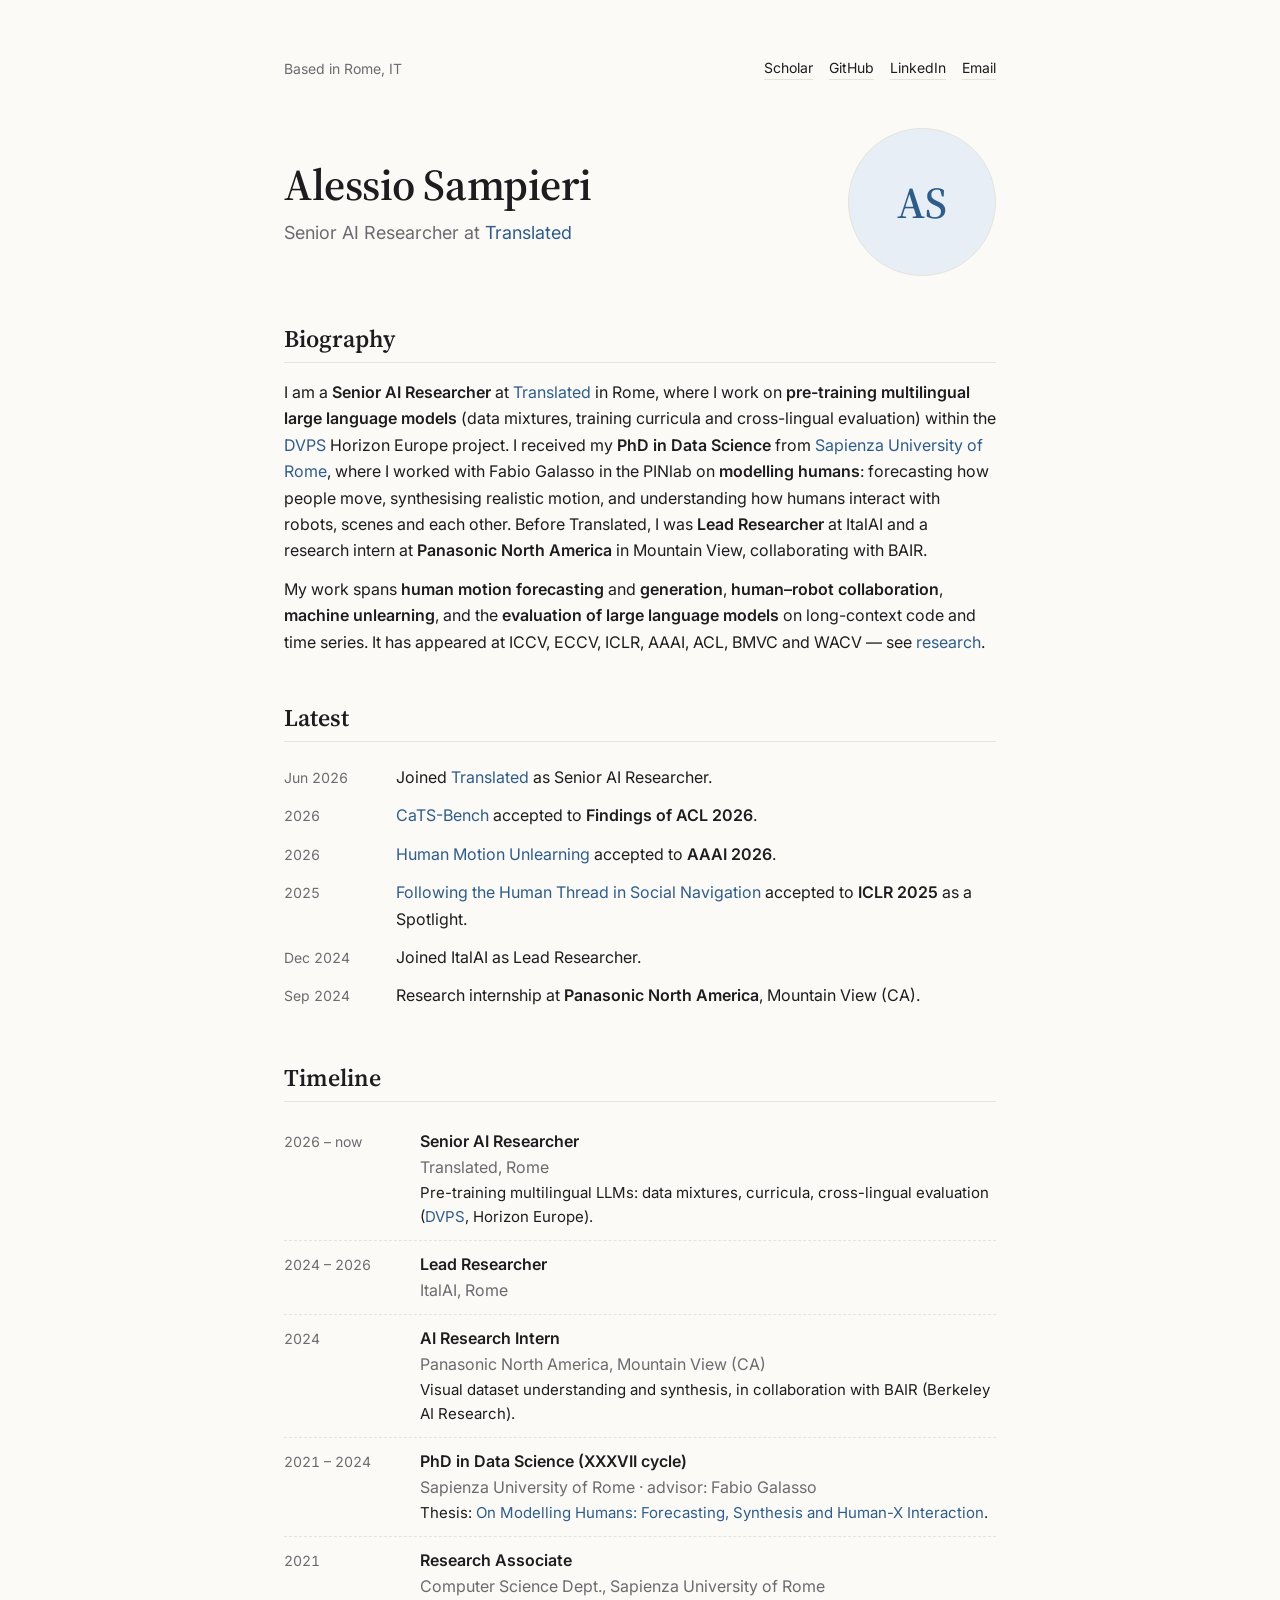
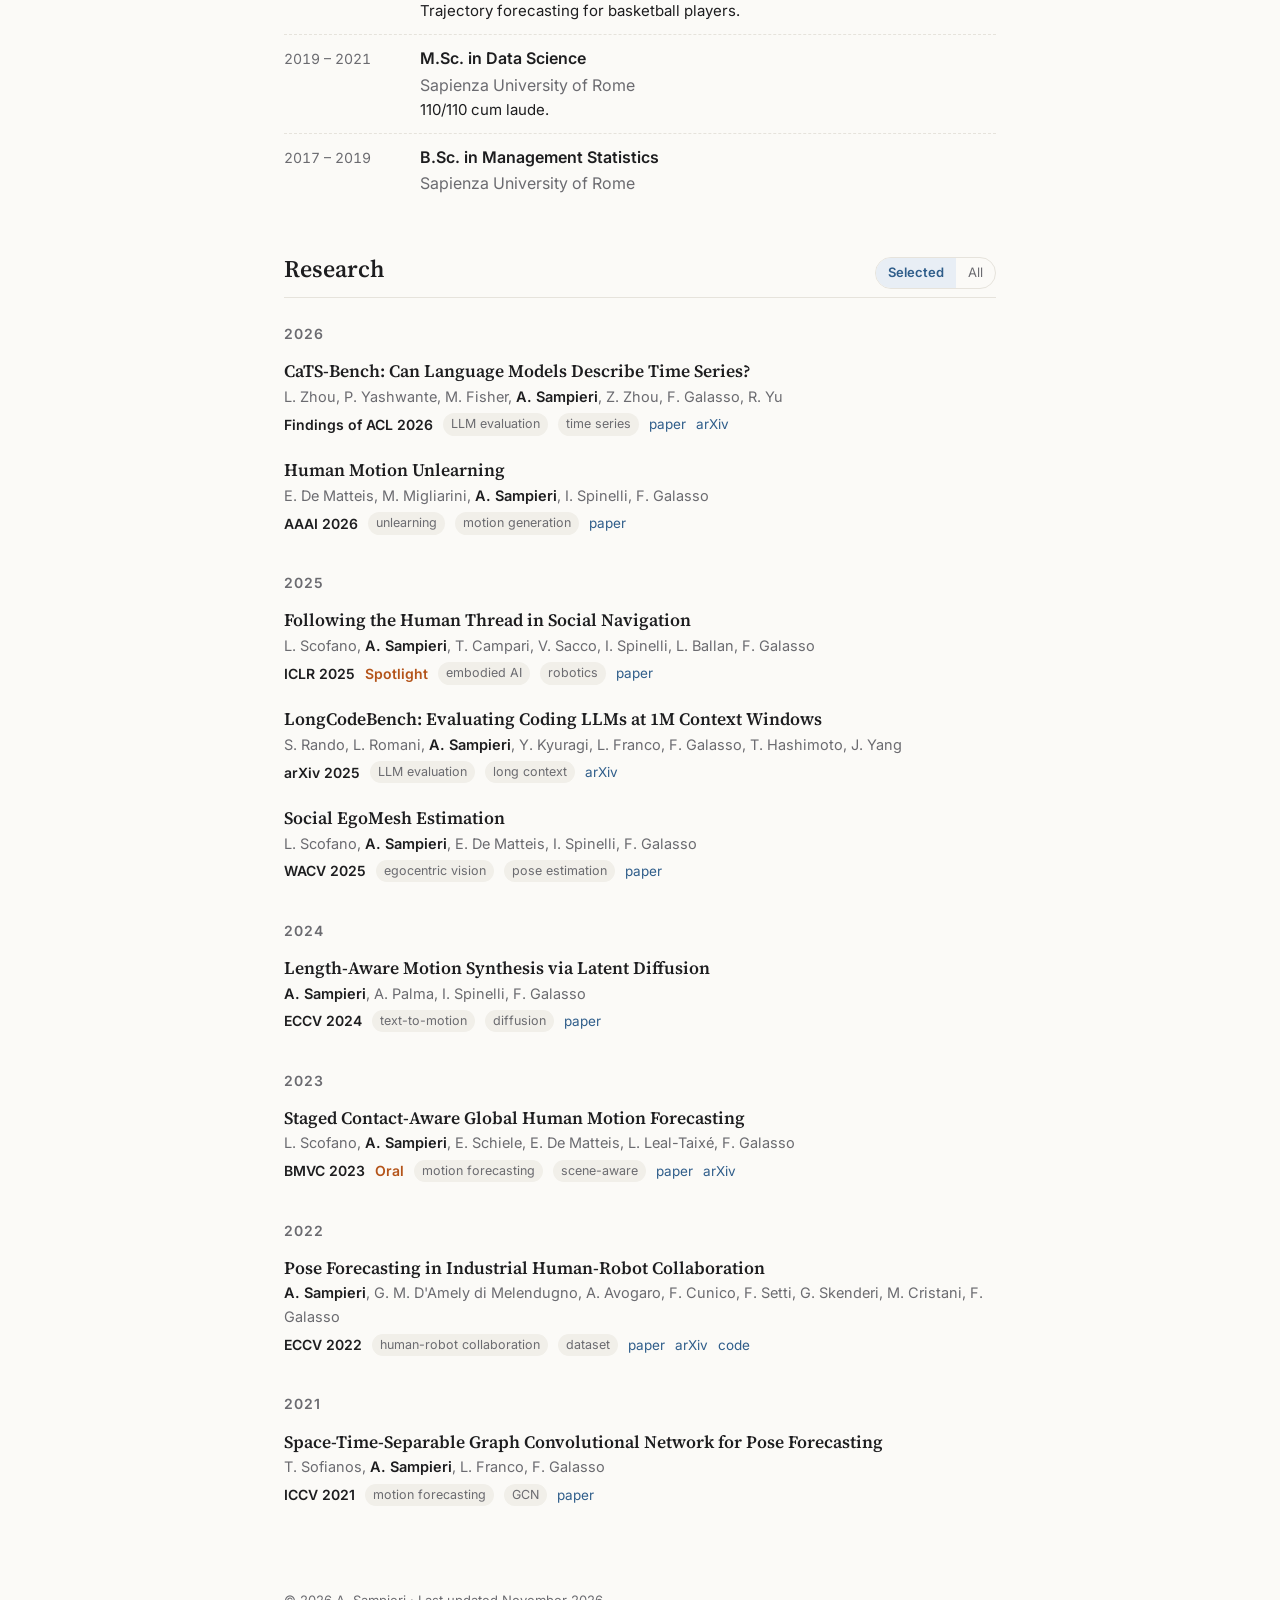
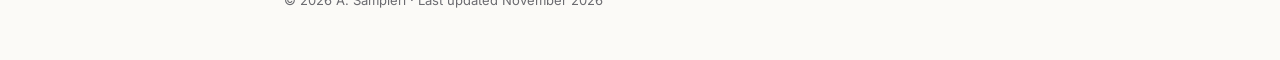
==== index.html @ e7b08d3a "Add files via upload" ====
<!DOCTYPE html>
<html lang="en">
<head>
  <meta charset="utf-8">
  <meta name="viewport" content="width=device-width, initial-scale=1">
  <title>Alessio Sampieri | Senior AI Researcher</title>
  <meta name="description" content="Alessio Sampieri — Senior AI Researcher at Translated. PhD in Data Science (Sapienza). Human motion modelling, generative models, LLM evaluation.">
  <meta property="og:title" content="Alessio Sampieri | Senior AI Researcher">
  <meta property="og:description" content="Senior AI Researcher at Translated. PhD in Data Science, Sapienza University of Rome.">
  <meta property="og:type" content="website">
  <link rel="icon" href="data:image/svg+xml,<svg xmlns='http://www.w3.org/2000/svg' viewBox='0 0 100 100'><text y='.9em' font-size='90'>🧭</text></svg>">
  <link rel="preconnect" href="https://fonts.googleapis.com">
  <link rel="preconnect" href="https://fonts.gstatic.com" crossorigin>
  <link href="https://fonts.googleapis.com/css2?family=Inter:wght@400;600&family=Source+Serif+4:opsz,wght@8..60,600&display=swap" rel="stylesheet">
  <link rel="stylesheet" href="style.css">
</head>
<body>
<main>

  <!-- ===== Top bar ===== -->
  <div class="topbar">
    <span>Based in Rome, IT</span>
    <nav class="links">
      <a href="https://scholar.google.com/citations?user=lzFb_ZUAAAAJ">Scholar</a>
      <a href="https://github.com/AlessioSam">GitHub</a>
      <a href="https://www.linkedin.com/in/alessio-sampieri/">LinkedIn</a>
      <a href="mailto:alessiosampieri27@gmail.com">Email</a>
    </nav>
  </div>

  <!-- ===== Hero ===== -->
  <header class="hero">
    <div>
      <h1>Alessio Sampieri</h1>
      <div class="role">Senior AI Researcher at <a href="https://translated.com">Translated</a></div>
    </div>
    <img class="avatar" src="assets/me.jpg" alt="Alessio Sampieri"
         onerror="this.outerHTML='<div class=&quot;avatar&quot;>AS</div>'">
  </header>

  <!-- ===== Bio ===== -->
  <section id="about">
    <h2>Biography</h2>
    <p>
      I am a <strong>Senior AI Researcher</strong> at <a href="https://translated.com">Translated</a> in Rome,
      where I work on <strong>pre-training multilingual large language models</strong> (data mixtures, training curricula
      and cross-lingual evaluation) within the <a href="https://dvps.translated.com/">DVPS</a> Horizon Europe project.
      I received my <strong>PhD in Data Science</strong> from <a href="https://www.uniroma1.it">Sapienza University of Rome</a>,
      where I worked with Fabio Galasso in the PINlab
      on <strong>modelling humans</strong>: forecasting how people move, synthesising realistic motion, and
      understanding how humans interact with robots, scenes and each other.
      Before Translated, I was <strong>Lead Researcher</strong> at ItalAI
      and a research intern at <strong>Panasonic North America</strong> in Mountain View, collaborating with BAIR.
    </p>
    <p>
      My work spans <strong>human motion forecasting</strong> and <strong>generation</strong>,
      <strong>human–robot collaboration</strong>, <strong>machine unlearning</strong>,
      and the <strong>evaluation of large language models</strong> on long-context code and time series.
      It has appeared at ICCV, ECCV, ICLR, AAAI, ACL, BMVC and WACV — see <a href="#research">research</a>.
    </p>
  </section>

  <!-- ===== News ===== -->
  <section id="news">
    <h2>Latest</h2>
    <ul class="news">
      <li><span class="date">Jun 2026</span><span>Joined <a href="https://translated.com">Translated</a> as Senior AI Researcher.</span></li>
      <li><span class="date">2026</span><span><a href="https://aclanthology.org/2026.findings-acl.1722/">CaTS-Bench</a> accepted to <strong>Findings of ACL 2026</strong>.</span></li>
      <li><span class="date">2026</span><span><a href="https://doi.org/10.1609/aaai.v40i5.37351">Human Motion Unlearning</a> accepted to <strong>AAAI 2026</strong>.</span></li>
      <li><span class="date">2025</span><span><a href="https://openreview.net/forum?id=M8OGl34Pmg">Following the Human Thread in Social Navigation</a> accepted to <strong>ICLR 2025</strong> as a Spotlight.</span></li>
      <li><span class="date">Dec 2024</span><span>Joined ItalAI as Lead Researcher.</span></li>
      <li><span class="date">Sep 2024</span><span>Research internship at <strong>Panasonic North America</strong>, Mountain View (CA).</span></li>
    </ul>
  </section>

  <!-- ===== Timeline ===== -->
  <section id="timeline">
    <h2>Timeline</h2>
    <ul class="timeline">
      <li>
        <span class="date">2026 – now</span>
        <div>
          <div class="what">Senior AI Researcher</div>
          <div class="where">Translated, Rome</div>
          <div class="desc">Pre-training multilingual LLMs: data mixtures, curricula, cross-lingual evaluation (<a href="https://dvps.translated.com/">DVPS</a>, Horizon Europe).</div>
        </div>
      </li>
      <li>
        <span class="date">2024 – 2026</span>
        <div>
          <div class="what">Lead Researcher</div>
          <div class="where">ItalAI, Rome</div>
        </div>
      </li>
      <li>
        <span class="date">2024</span>
        <div>
          <div class="what">AI Research Intern</div>
          <div class="where">Panasonic North America, Mountain View (CA)</div>
          <div class="desc">Visual dataset understanding and synthesis, in collaboration with BAIR (Berkeley AI Research).</div>
        </div>
      </li>
      <li>
        <span class="date">2021 – 2024</span>
        <div>
          <div class="what">PhD in Data Science (XXXVII cycle)</div>
          <div class="where">Sapienza University of Rome · advisor: Fabio Galasso</div>
          <div class="desc">Thesis: <a href="https://phd.uniroma1.it/web/ALESSIO-SAMPIERI_nT1765522_EN.aspx">On Modelling Humans: Forecasting, Synthesis and Human-X Interaction</a>.</div>
        </div>
      </li>
      <li>
        <span class="date">2021</span>
        <div>
          <div class="what">Research Associate</div>
          <div class="where">Computer Science Dept., Sapienza University of Rome</div>
          <div class="desc">Trajectory forecasting for basketball players.</div>
        </div>
      </li>
      <li>
        <span class="date">2019 – 2021</span>
        <div>
          <div class="what">M.Sc. in Data Science</div>
          <div class="where">Sapienza University of Rome</div>
          <div class="desc">110/110 cum laude.</div>
        </div>
      </li>
      <li>
        <span class="date">2017 – 2019</span>
        <div>
          <div class="what">B.Sc. in Management Statistics</div>
          <div class="where">Sapienza University of Rome</div>
        </div>
      </li>
    </ul>
  </section>

  <!-- ===== Research ===== -->
  <section id="research">
    <div class="pub-head">
      <h2>Research</h2>
      <div class="toggle" role="group" aria-label="Filter publications">
        <button id="btn-sel" class="on">Selected</button>
        <button id="btn-all">All</button>
      </div>
    </div>

    <!-- To add a paper: copy a <div class="pub">. Add data-selected to show it under "Selected". -->

    <div class="year">2026</div>

    <div class="pub" data-selected>
      <h3>CaTS-Bench: Can Language Models Describe Time Series?</h3>
      <div class="authors">L. Zhou, P. Yashwante, M. Fisher, <span class="me">A. Sampieri</span>, Z. Zhou, F. Galasso, R. Yu</div>
      <div class="meta"><span class="venue">Findings of ACL 2026</span><span class="tag">LLM evaluation</span><span class="tag">time series</span>
        <a href="https://aclanthology.org/2026.findings-acl.1722/">paper</a><a href="https://arxiv.org/abs/2509.20823">arXiv</a></div>
    </div>

    <div class="pub" data-selected>
      <h3>Human Motion Unlearning</h3>
      <div class="authors">E. De Matteis, M. Migliarini, <span class="me">A. Sampieri</span>, I. Spinelli, F. Galasso</div>
      <div class="meta"><span class="venue">AAAI 2026</span><span class="tag">unlearning</span><span class="tag">motion generation</span>
        <a href="https://doi.org/10.1609/aaai.v40i5.37351">paper</a></div>
    </div>

    <div class="pub">
      <h3>Robotic Policy Adaptation via Weight-Space Meta-Learning</h3>
      <div class="authors">C. Bianchi, S. Yousefi, <span class="me">A. Sampieri</span>, A. Roberti, L. Rigazio, F. Galasso, L. Franco</div>
      <div class="meta"><span class="venue">arXiv 2026</span><span class="tag">robotics</span><span class="tag">meta-learning</span>
        <a href="https://arxiv.org/abs/2606.07217">arXiv</a></div>
    </div>

    <div class="pub">
      <h3>Not All Latent Spaces Are Flat: Hyperbolic Concept Control</h3>
      <div class="authors">M. R. Briglia, S. Facchiano, P. Cursi, <span class="me">A. Sampieri</span>, E. Rodolà, G. M. D'Amely di Melendugno, L. Franco, F. Galasso, I. Masi</div>
      <div class="meta"><span class="venue">arXiv 2026</span><span class="tag">generative models</span><span class="tag">hyperbolic</span>
        <a href="https://arxiv.org/abs/2603.14093">arXiv</a></div>
    </div>

    <div class="year">2025</div>

    <div class="pub" data-selected>
      <h3>Following the Human Thread in Social Navigation</h3>
      <div class="authors">L. Scofano, <span class="me">A. Sampieri</span>, T. Campari, V. Sacco, I. Spinelli, L. Ballan, F. Galasso</div>
      <div class="meta"><span class="venue">ICLR 2025</span><span class="badge">Spotlight</span><span class="tag">embodied AI</span><span class="tag">robotics</span>
        <a href="https://openreview.net/forum?id=M8OGl34Pmg">paper</a></div>
    </div>

    <div class="pub" data-selected>
      <h3>LongCodeBench: Evaluating Coding LLMs at 1M Context Windows</h3>
      <div class="authors">S. Rando, L. Romani, <span class="me">A. Sampieri</span>, Y. Kyuragi, L. Franco, F. Galasso, T. Hashimoto, J. Yang</div>
      <div class="meta"><span class="venue">arXiv 2025</span><span class="tag">LLM evaluation</span><span class="tag">long context</span>
        <a href="https://arxiv.org/abs/2505.07897">arXiv</a></div>
    </div>

    <div class="pub" data-selected>
      <h3>Social EgoMesh Estimation</h3>
      <div class="authors">L. Scofano, <span class="me">A. Sampieri</span>, E. De Matteis, I. Spinelli, F. Galasso</div>
      <div class="meta"><span class="venue">WACV 2025</span><span class="tag">egocentric vision</span><span class="tag">pose estimation</span>
        <a href="https://doi.org/10.1109/WACV61041.2025.00580">paper</a></div>
    </div>

    <div class="pub">
      <h3>Video Unlearning via Low-Rank Refusal Vector</h3>
      <div class="authors">S. Facchiano, S. Saravalle, M. Migliarini, E. De Matteis, <span class="me">A. Sampieri</span>, A. Pilzer, E. Rodolà, I. Spinelli, L. Franco, F. Galasso</div>
      <div class="meta"><span class="venue">arXiv 2025</span><span class="tag">unlearning</span><span class="tag">video generation</span>
        <a href="https://arxiv.org/abs/2506.07891">arXiv</a></div>
    </div>

    <div class="pub">
      <h3>On Modelling Humans: Forecasting, Synthesis and Human-X Interaction</h3>
      <div class="authors"><span class="me">A. Sampieri</span></div>
      <div class="meta"><span class="venue">PhD Thesis, Sapienza</span><span class="tag">thesis</span>
        <a href="https://phd.uniroma1.it/web/ALESSIO-SAMPIERI_nT1765522_EN.aspx">page</a></div>
    </div>

    <div class="year">2024</div>

    <div class="pub" data-selected>
      <h3>Length-Aware Motion Synthesis via Latent Diffusion</h3>
      <div class="authors"><span class="me">A. Sampieri</span>, A. Palma, I. Spinelli, F. Galasso</div>
      <div class="meta"><span class="venue">ECCV 2024</span><span class="tag">text-to-motion</span><span class="tag">diffusion</span>
        <a href="https://doi.org/10.1007/978-3-031-73668-1_7">paper</a></div>
    </div>

    <div class="pub">
      <h3>Contracting Skeletal Kinematics for Human-Related Video Anomaly Detection</h3>
      <div class="authors">A. Flaborea, G. M. D'Amely di Melendugno, S. D'Arrigo, M. A. Sterpa, <span class="me">A. Sampieri</span>, F. Galasso</div>
      <div class="meta"><span class="venue">Pattern Recognition 2024</span><span class="tag">anomaly detection</span>
        <a href="https://doi.org/10.1016/j.patcog.2024.110817">paper</a><a href="https://arxiv.org/abs/2301.09489">arXiv</a></div>
    </div>

    <div class="pub">
      <h3>About Latent Roles in Forecasting Players in Team Sports</h3>
      <div class="authors">L. Scofano, <span class="me">A. Sampieri</span>, G. Re, M. Almanza, A. Panconesi, F. Galasso</div>
      <div class="meta"><span class="venue">Neural Processing Letters 2024</span><span class="tag">trajectory forecasting</span>
        <a href="https://doi.org/10.1007/s11063-024-11532-0">paper</a></div>
    </div>

    <div class="year">2023</div>

    <div class="pub" data-selected>
      <h3>Staged Contact-Aware Global Human Motion Forecasting</h3>
      <div class="authors">L. Scofano, <span class="me">A. Sampieri</span>, E. Schiele, E. De Matteis, L. Leal-Taixé, F. Galasso</div>
      <div class="meta"><span class="venue">BMVC 2023</span><span class="badge">Oral</span><span class="tag">motion forecasting</span><span class="tag">scene-aware</span>
        <a href="http://proceedings.bmvc2023.org/589/">paper</a><a href="https://arxiv.org/abs/2309.08947">arXiv</a></div>
    </div>

    <div class="pub">
      <h3>Best Practices for 2-Body Pose Forecasting</h3>
      <div class="authors">M. R. Ur Rahman, L. Scofano, E. De Matteis, A. Flaborea, <span class="me">A. Sampieri</span>, F. Galasso</div>
      <div class="meta"><span class="venue">CVPR Workshops 2023</span><span class="tag">motion forecasting</span>
        <a href="https://doi.org/10.1109/CVPRW59228.2023.00369">paper</a></div>
    </div>

    <div class="year">2022</div>

    <div class="pub" data-selected>
      <h3>Pose Forecasting in Industrial Human-Robot Collaboration</h3>
      <div class="authors"><span class="me">A. Sampieri</span>, G. M. D'Amely di Melendugno, A. Avogaro, F. Cunico, F. Setti, G. Skenderi, M. Cristani, F. Galasso</div>
      <div class="meta"><span class="venue">ECCV 2022</span><span class="tag">human-robot collaboration</span><span class="tag">dataset</span>
        <a href="https://doi.org/10.1007/978-3-031-19839-7_4">paper</a><a href="https://arxiv.org/abs/2208.07308">arXiv</a><a href="https://github.com/AlessioSam/CHICO-PoseForecasting">code</a></div>
    </div>

    <div class="year">2021</div>

    <div class="pub" data-selected>
      <h3>Space-Time-Separable Graph Convolutional Network for Pose Forecasting</h3>
      <div class="authors">T. Sofianos, <span class="me">A. Sampieri</span>, L. Franco, F. Galasso</div>
      <div class="meta"><span class="venue">ICCV 2021</span><span class="tag">motion forecasting</span><span class="tag">GCN</span>
        <a href="https://doi.org/10.1109/ICCV48922.2021.01102">paper</a></div>
    </div>
  </section>
</main>

<footer>© <span id="y">2026</span> A. Sampieri · Last updated November 2026</footer>

<script>
  // Selected / All toggle
  const body = document.body, sel = document.getElementById('btn-sel'), all = document.getElementById('btn-all');
  function show(selectedOnly) {
    body.classList.toggle('selected-only', selectedOnly);
    sel.classList.toggle('on', selectedOnly);
    all.classList.toggle('on', !selectedOnly);
  }
  sel.onclick = () => show(true);
  all.onclick = () => show(false);
  // hide year headings with no selected papers in "Selected" view
  document.querySelectorAll('.year').forEach(y => {
    let n = y.nextElementSibling, has = false;
    while (n && !n.classList.contains('year')) { if (n.hasAttribute('data-selected')) has = true; n = n.nextElementSibling; }
    if (!has) y.classList.add('empty');
  });
  show(true);
  document.getElementById('y').textContent = new Date().getFullYear();
</script>
</body>
</html>
---- style.css ----
:root {
  --bg: #fbfaf7;
  --text: #1d1d1f;
  --muted: #6b6b70;
  --line: #e6e3dc;
  --accent: #2f5d8a;
  --accent-soft: #e8eef5;
  --tag: #f1efe9;
  --maxw: 760px;
}
@media (prefers-color-scheme: dark) {
  :root {
    --bg: #141416;
    --text: #ececef;
    --muted: #9a9aa2;
    --line: #2a2a2e;
    --accent: #8fb5dc;
    --accent-soft: #1f2a36;
    --tag: #222226;
  }
}
* { box-sizing: border-box; }
html { scroll-behavior: smooth; }
body {
  margin: 0;
  background: var(--bg);
  color: var(--text);
  font: 16px/1.65 "Inter", -apple-system, BlinkMacSystemFont, "Segoe UI", Roboto, sans-serif;
  -webkit-font-smoothing: antialiased;
}
main { max-width: var(--maxw); margin: 0 auto; padding: 56px 24px 40px; }
a { color: var(--accent); text-decoration: none; }
a:hover { text-decoration: underline; text-underline-offset: 3px; }
h1, h2, h3 { font-family: "Source Serif 4", Georgia, serif; font-weight: 600; line-height: 1.25; }

/* Header */
.topbar { display: flex; justify-content: space-between; align-items: center; flex-wrap: wrap; gap: 8px; color: var(--muted); font-size: 14px; }
.links { display: flex; gap: 16px; flex-wrap: wrap; }
.links a { color: var(--text); border-bottom: 1px solid var(--line); }
.links a:hover { border-color: var(--accent); color: var(--accent); text-decoration: none; }

.hero { display: grid; grid-template-columns: 1fr auto; gap: 32px; align-items: center; margin: 48px 0 8px; }
.hero h1 { font-size: 44px; margin: 0; letter-spacing: -0.01em; }
.hero .role { color: var(--muted); font-size: 18px; margin-top: 6px; }
.avatar {
  width: 148px; height: 148px; border-radius: 50%; object-fit: cover;
  background: var(--accent-soft); color: var(--accent);
  display: grid; place-items: center; font: 600 44px "Source Serif 4", Georgia, serif;
  border: 1px solid var(--line);
}

section { margin-top: 48px; }
h2 { font-size: 24px; margin: 0 0 16px; padding-bottom: 8px; border-bottom: 1px solid var(--line); }
p { margin: 0 0 12px; }
strong { font-weight: 600; }

/* News */
.news { list-style: none; padding: 0; margin: 0; }
.news li { display: grid; grid-template-columns: 96px 1fr; gap: 16px; padding: 6px 0; }
.date { color: var(--muted); font-variant-numeric: tabular-nums; font-size: 14px; padding-top: 2px; }

/* Timeline */
.timeline { list-style: none; padding: 0; margin: 0; }
.timeline li { display: grid; grid-template-columns: 120px 1fr; gap: 16px; padding: 10px 0; border-bottom: 1px dashed var(--line); }
.timeline li:last-child { border-bottom: 0; }
.timeline .what { font-weight: 600; }
.timeline .where { color: var(--muted); }
.timeline .desc { font-size: 15px; }

/* Publications */
.pub-head { display: flex; justify-content: space-between; align-items: baseline; gap: 12px; flex-wrap: wrap; border-bottom: 1px solid var(--line); margin-bottom: 16px; }
.pub-head h2 { border: 0; margin: 0; padding-bottom: 8px; }
.toggle { display: inline-flex; border: 1px solid var(--line); border-radius: 999px; overflow: hidden; font-size: 13px; margin-bottom: 8px; }
.toggle button { background: none; border: 0; color: var(--muted); padding: 4px 12px; cursor: pointer; font: inherit; }
.toggle button.on { background: var(--accent-soft); color: var(--accent); font-weight: 600; }
.year { color: var(--muted); font-size: 14px; font-weight: 600; letter-spacing: .06em; margin: 24px 0 4px; }
.pub { padding: 12px 0; }
.pub h3 { font-size: 17.5px; margin: 0 0 2px; }
.pub .authors { font-size: 14.5px; color: var(--muted); }
.pub .authors .me { color: var(--text); font-weight: 600; }
.pub .meta { display: flex; flex-wrap: wrap; gap: 6px 10px; align-items: center; margin-top: 4px; font-size: 14px; }
.venue { font-weight: 600; }
.badge { color: #b4541a; font-weight: 600; }
.tag { background: var(--tag); color: var(--muted); padding: 1px 8px; border-radius: 999px; font-size: 12.5px; }
.pub .meta a { font-size: 13.5px; }
body.selected-only .pub:not([data-selected]) { display: none; }
body.selected-only .year.empty { display: none; }
.eq { font-size: 13px; color: var(--muted); }

footer { max-width: var(--maxw); margin: 32px auto 48px; padding: 0 24px; color: var(--muted); font-size: 13px; }

@media (max-width: 600px) {
  main { padding-top: 32px; }
  .hero { grid-template-columns: 1fr; }
  .hero .avatar { order: -1; width: 112px; height: 112px; font-size: 34px; }
  .hero h1 { font-size: 34px; }
  .news li, .timeline li { grid-template-columns: 1fr; gap: 0; }
}
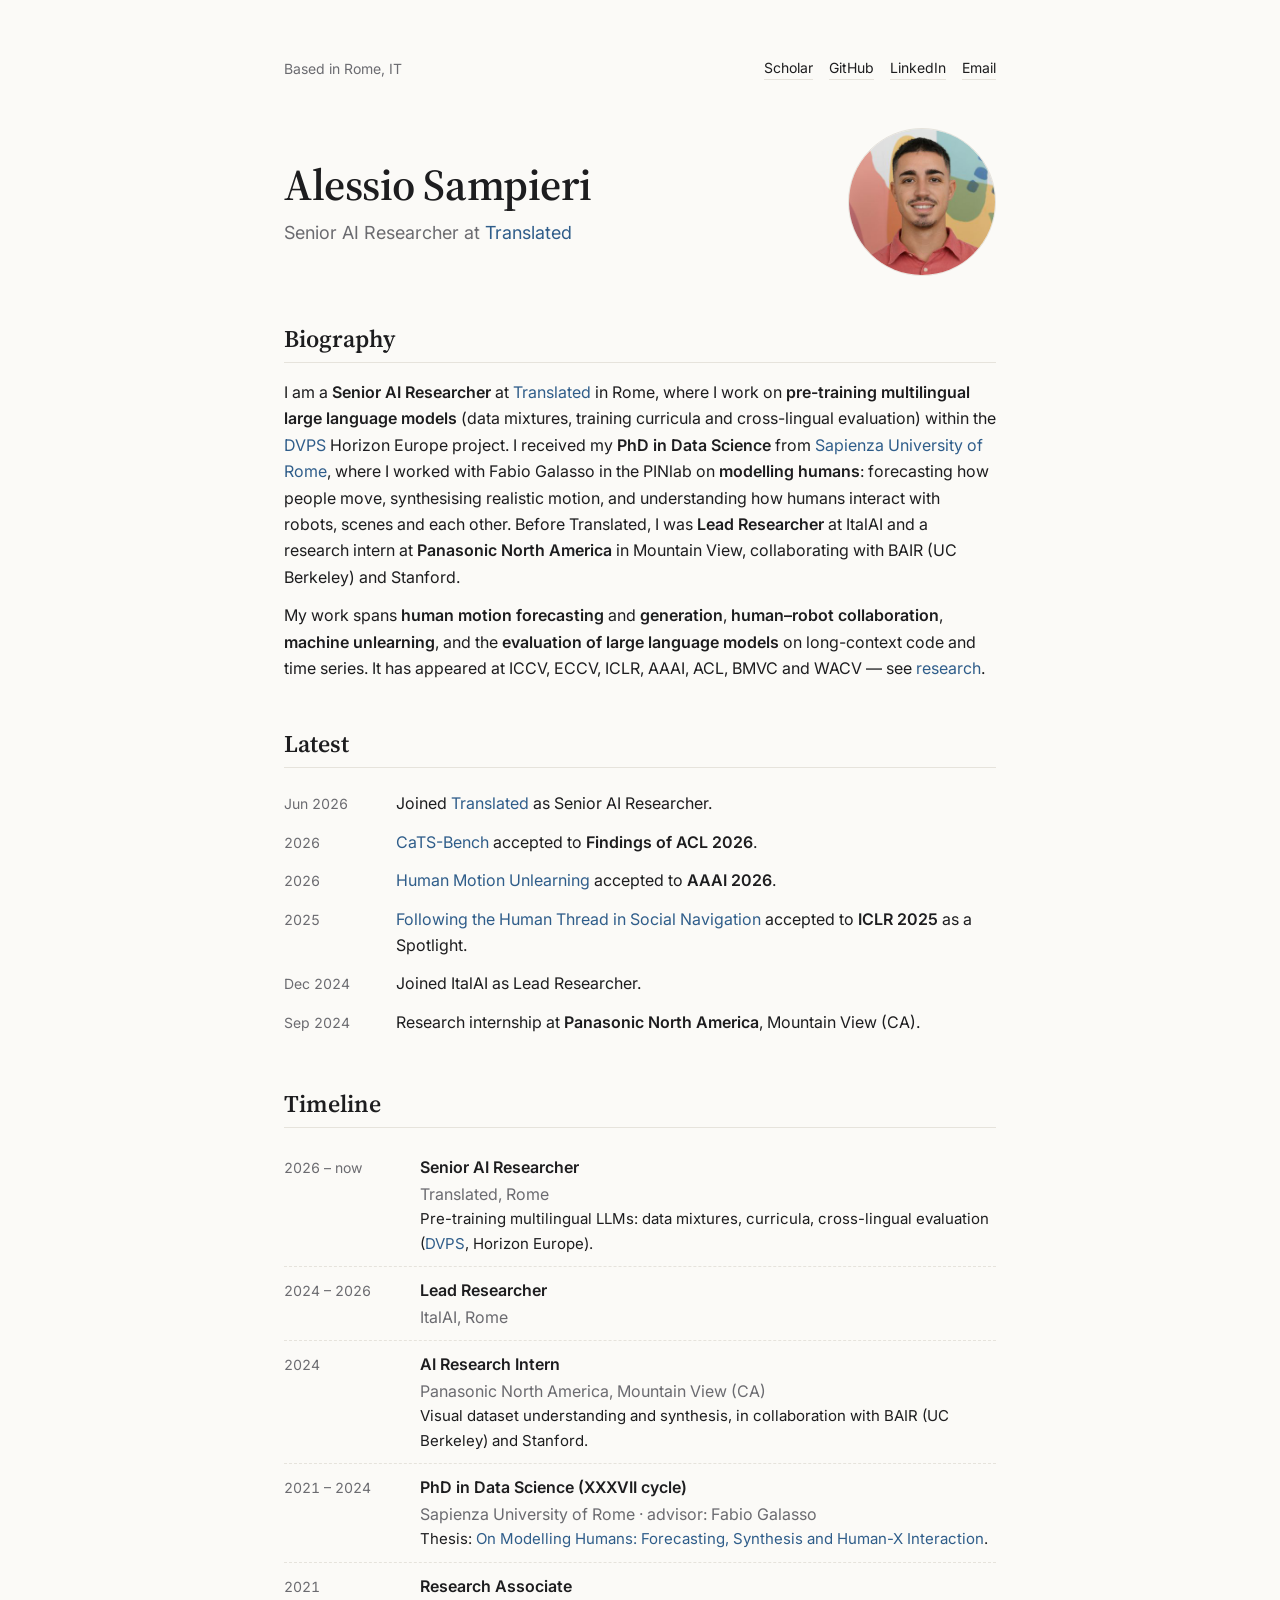
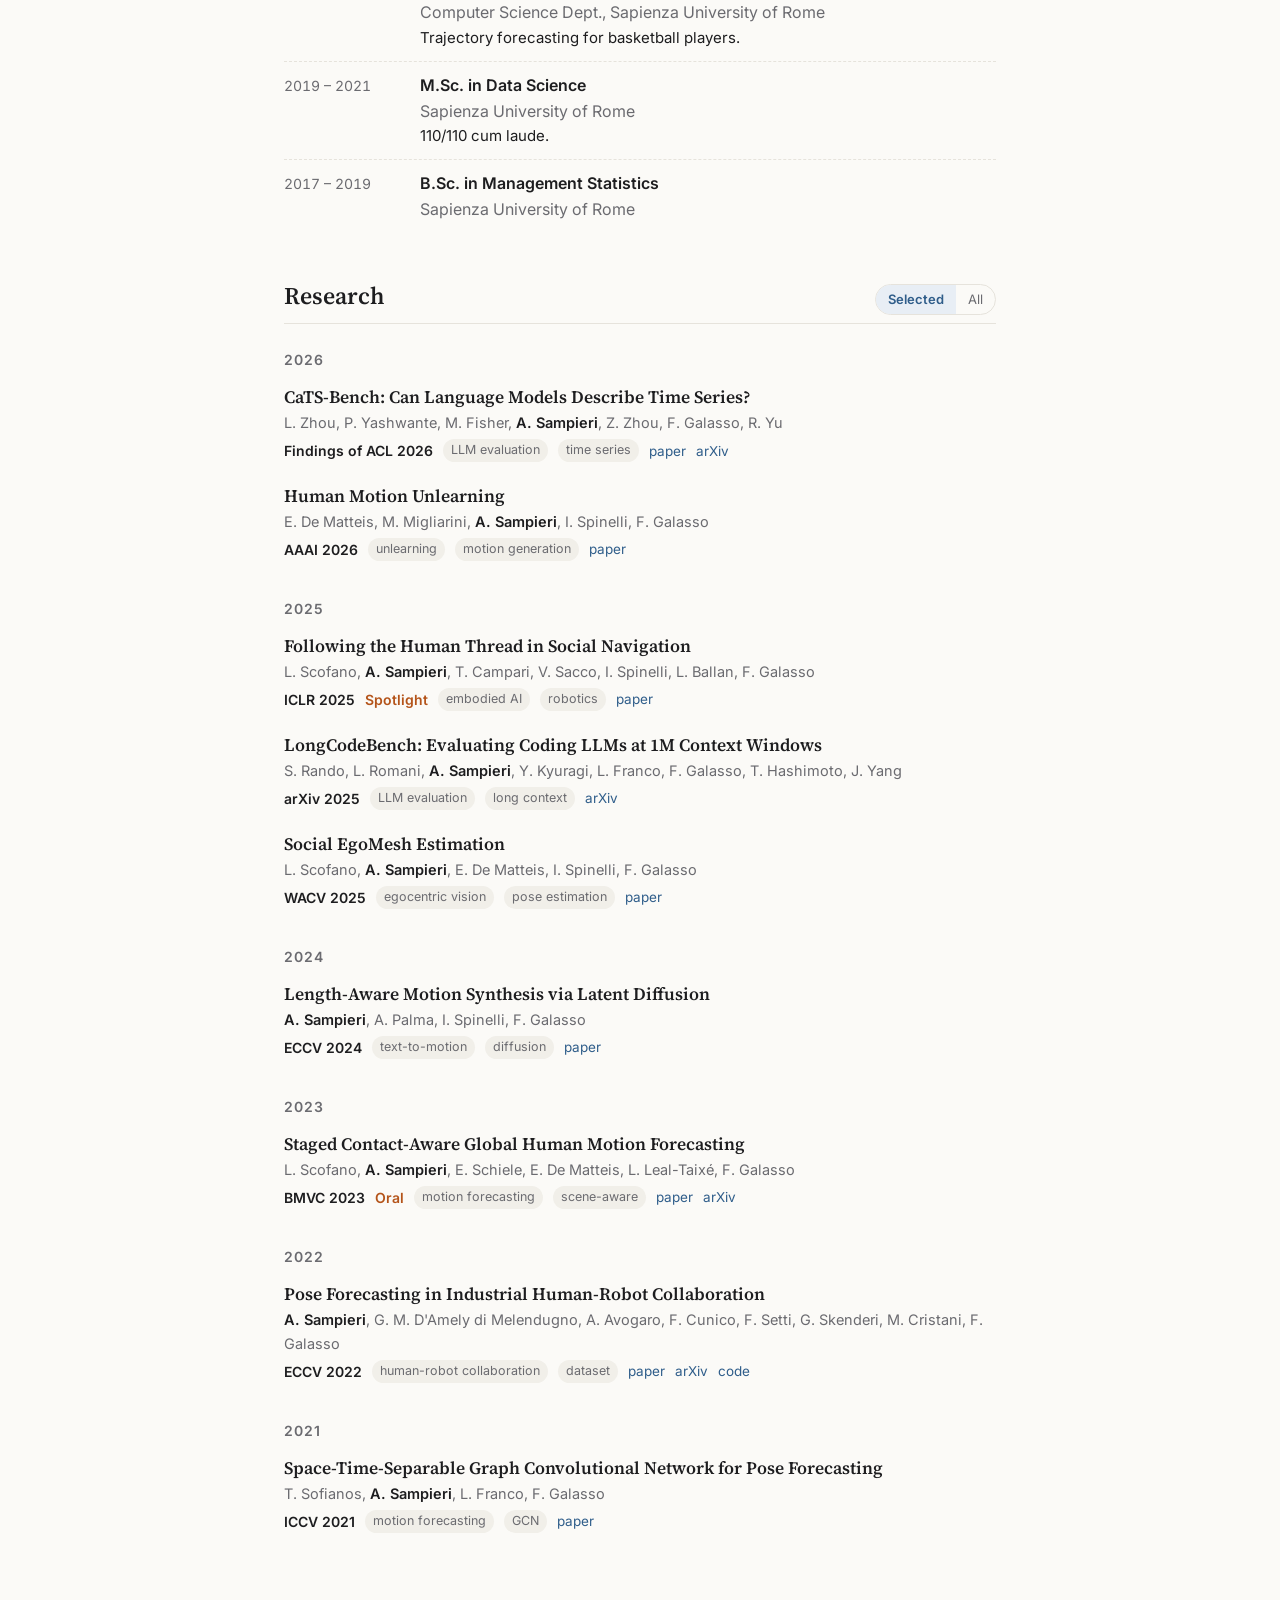
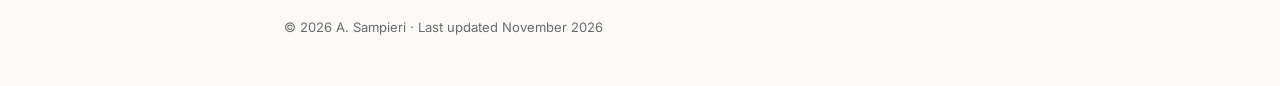
==== commit 179c1329: "Add files via upload" ====
--- a/index.html
+++ b/index.html
@@ -50,7 +50,7 @@
       on <strong>modelling humans</strong>: forecasting how people move, synthesising realistic motion, and
       understanding how humans interact with robots, scenes and each other.
       Before Translated, I was <strong>Lead Researcher</strong> at ItalAI
-      and a research intern at <strong>Panasonic North America</strong> in Mountain View, collaborating with BAIR.
+      and a research intern at <strong>Panasonic North America</strong> in Mountain View, collaborating with BAIR (UC Berkeley) and Stanford.
     </p>
     <p>
       My work spans <strong>human motion forecasting</strong> and <strong>generation</strong>,
@@ -97,7 +97,7 @@
         <div>
           <div class="what">AI Research Intern</div>
           <div class="where">Panasonic North America, Mountain View (CA)</div>
-          <div class="desc">Visual dataset understanding and synthesis, in collaboration with BAIR (Berkeley AI Research).</div>
+          <div class="desc">Visual dataset understanding and synthesis, in collaboration with BAIR (UC Berkeley) and Stanford.</div>
         </div>
       </li>
       <li>
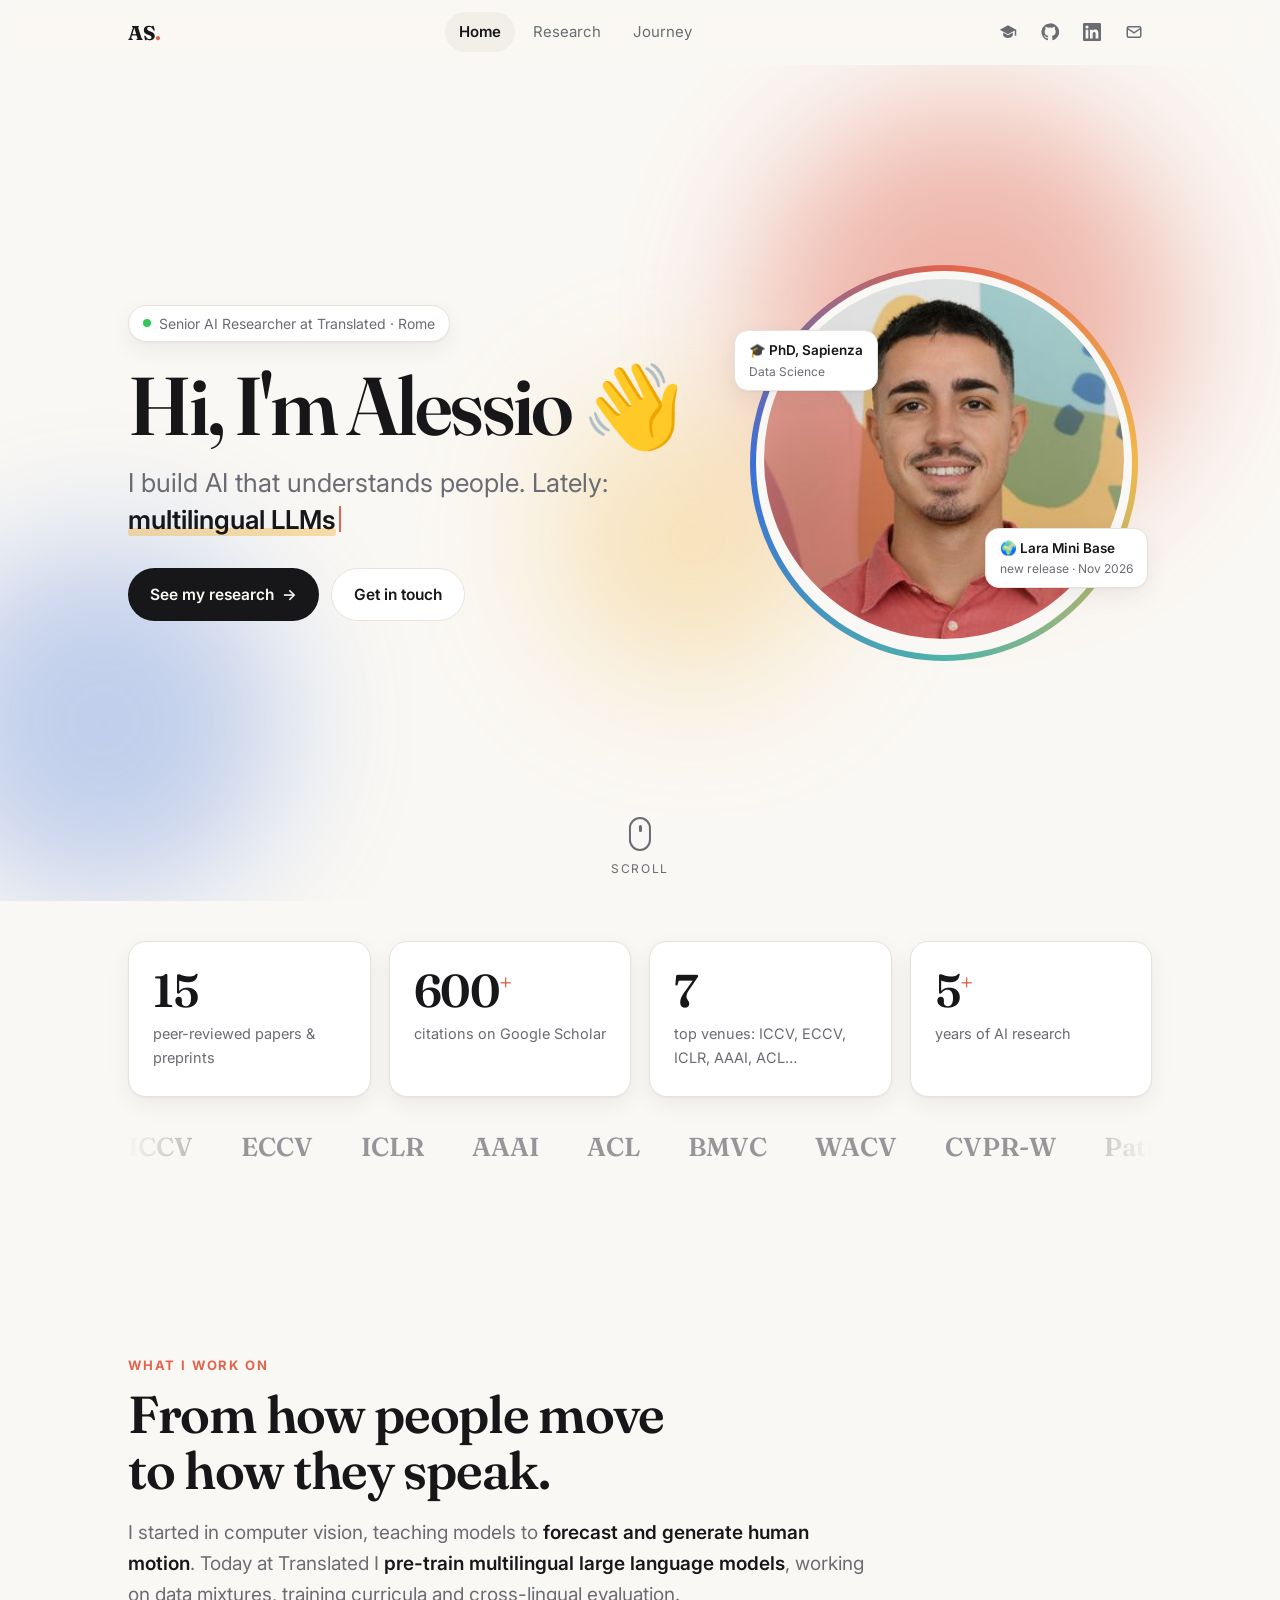
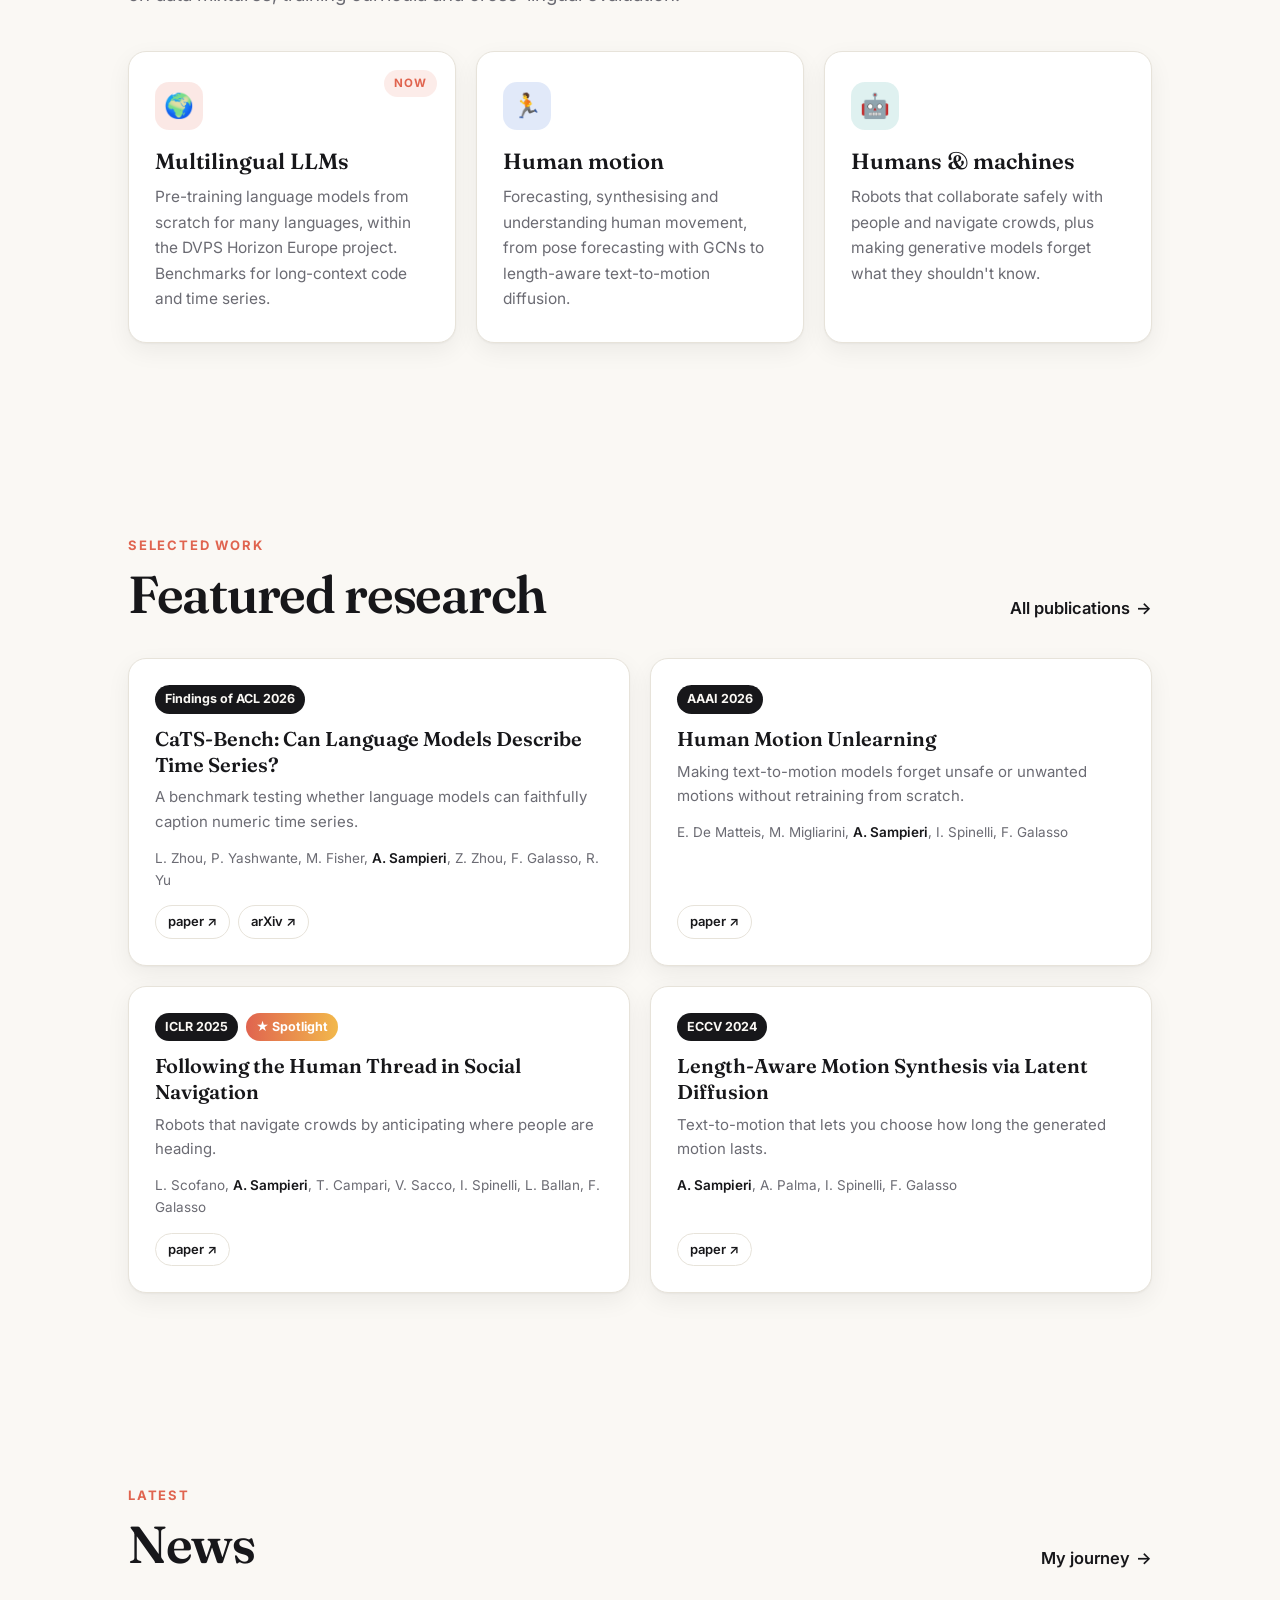
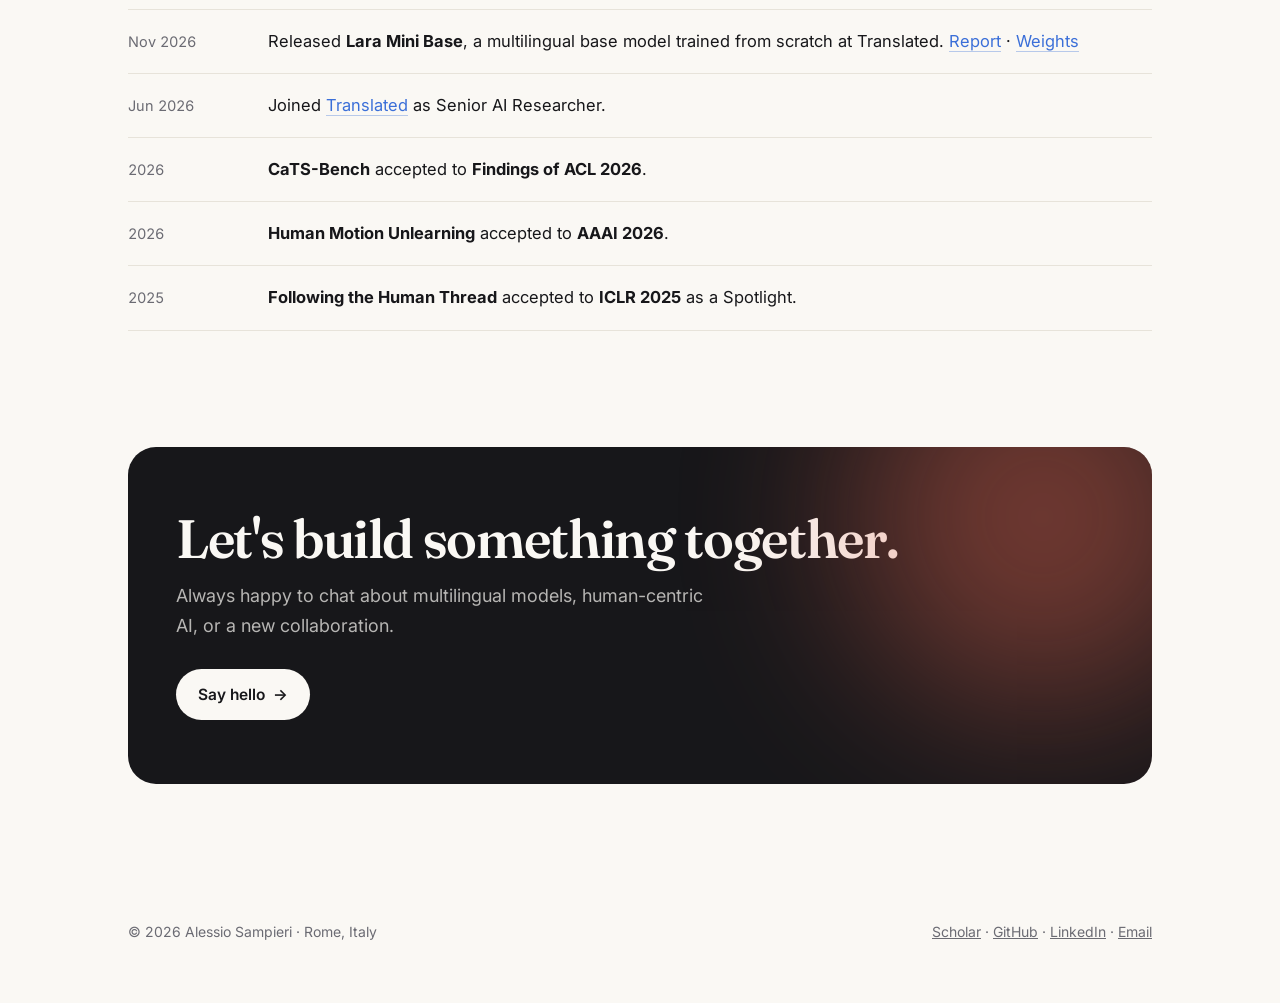
==== commit bb048fb6: "Add files via upload" ====
--- a/index.html
+++ b/index.html
@@ -4,294 +4,100 @@
   <meta charset="utf-8">
   <meta name="viewport" content="width=device-width, initial-scale=1">
   <title>Alessio Sampieri | Senior AI Researcher</title>
-  <meta name="description" content="Alessio Sampieri — Senior AI Researcher at Translated. PhD in Data Science (Sapienza). Human motion modelling, generative models, LLM evaluation.">
+  <meta name="description" content="Alessio Sampieri — Senior AI Researcher at Translated. Multilingual LLMs, human motion modelling, embodied AI. PhD in Data Science, Sapienza University of Rome.">
   <meta property="og:title" content="Alessio Sampieri | Senior AI Researcher">
   <meta property="og:description" content="Senior AI Researcher at Translated. PhD in Data Science, Sapienza University of Rome.">
-  <meta property="og:type" content="website">
-  <link rel="icon" href="data:image/svg+xml,<svg xmlns='http://www.w3.org/2000/svg' viewBox='0 0 100 100'><text y='.9em' font-size='90'>🧭</text></svg>">
+  <meta property="og:image" content="https://alessiosam.github.io/assets/me.jpg">
+  <link rel="icon" href="assets/me.jpg">
   <link rel="preconnect" href="https://fonts.googleapis.com">
   <link rel="preconnect" href="https://fonts.gstatic.com" crossorigin>
-  <link href="https://fonts.googleapis.com/css2?family=Inter:wght@400;600&family=Source+Serif+4:opsz,wght@8..60,600&display=swap" rel="stylesheet">
+  <link href="https://fonts.googleapis.com/css2?family=Fraunces:opsz,wght@9..144,500;9..144,600;9..144,700&family=Inter:wght@400;600;700&display=swap" rel="stylesheet">
   <link rel="stylesheet" href="style.css">
 </head>
-<body>
-<main>
+<body data-page="home">
 
-  <!-- ===== Top bar ===== -->
-  <div class="topbar">
-    <span>Based in Rome, IT</span>
-    <nav class="links">
-      <a href="https://scholar.google.com/citations?user=lzFb_ZUAAAAJ">Scholar</a>
-      <a href="https://github.com/AlessioSam">GitHub</a>
-      <a href="https://www.linkedin.com/in/alessio-sampieri/">LinkedIn</a>
-      <a href="mailto:alessiosampieri27@gmail.com">Email</a>
-    </nav>
-  </div>
-
-  <!-- ===== Hero ===== -->
-  <header class="hero">
+<section class="hero">
+  <div class="blobs"><div class="blob b1"></div><div class="blob b2"></div><div class="blob b3"></div></div>
+  <div class="wrap hero-grid">
     <div>
-      <h1>Alessio Sampieri</h1>
-      <div class="role">Senior AI Researcher at <a href="https://translated.com">Translated</a></div>
-    </div>
-    <img class="avatar" src="assets/me.jpg" alt="Alessio Sampieri"
-         onerror="this.outerHTML='<div class=&quot;avatar&quot;>AS</div>'">
-  </header>
-
-  <!-- ===== Bio ===== -->
-  <section id="about">
-    <h2>Biography</h2>
-    <p>
-      I am a <strong>Senior AI Researcher</strong> at <a href="https://translated.com">Translated</a> in Rome,
-      where I work on <strong>pre-training multilingual large language models</strong> (data mixtures, training curricula
-      and cross-lingual evaluation) within the <a href="https://dvps.translated.com/">DVPS</a> Horizon Europe project.
-      I received my <strong>PhD in Data Science</strong> from <a href="https://www.uniroma1.it">Sapienza University of Rome</a>,
-      where I worked with Fabio Galasso in the PINlab
-      on <strong>modelling humans</strong>: forecasting how people move, synthesising realistic motion, and
-      understanding how humans interact with robots, scenes and each other.
-      Before Translated, I was <strong>Lead Researcher</strong> at ItalAI
-      and a research intern at <strong>Panasonic North America</strong> in Mountain View, collaborating with BAIR (UC Berkeley) and Stanford.
-    </p>
-    <p>
-      My work spans <strong>human motion forecasting</strong> and <strong>generation</strong>,
-      <strong>human–robot collaboration</strong>, <strong>machine unlearning</strong>,
-      and the <strong>evaluation of large language models</strong> on long-context code and time series.
-      It has appeared at ICCV, ECCV, ICLR, AAAI, ACL, BMVC and WACV — see <a href="#research">research</a>.
-    </p>
-  </section>
-
-  <!-- ===== News ===== -->
-  <section id="news">
-    <h2>Latest</h2>
-    <ul class="news">
-      <li><span class="date">Jun 2026</span><span>Joined <a href="https://translated.com">Translated</a> as Senior AI Researcher.</span></li>
-      <li><span class="date">2026</span><span><a href="https://aclanthology.org/2026.findings-acl.1722/">CaTS-Bench</a> accepted to <strong>Findings of ACL 2026</strong>.</span></li>
-      <li><span class="date">2026</span><span><a href="https://doi.org/10.1609/aaai.v40i5.37351">Human Motion Unlearning</a> accepted to <strong>AAAI 2026</strong>.</span></li>
-      <li><span class="date">2025</span><span><a href="https://openreview.net/forum?id=M8OGl34Pmg">Following the Human Thread in Social Navigation</a> accepted to <strong>ICLR 2025</strong> as a Spotlight.</span></li>
-      <li><span class="date">Dec 2024</span><span>Joined ItalAI as Lead Researcher.</span></li>
-      <li><span class="date">Sep 2024</span><span>Research internship at <strong>Panasonic North America</strong>, Mountain View (CA).</span></li>
-    </ul>
-  </section>
-
-  <!-- ===== Timeline ===== -->
-  <section id="timeline">
-    <h2>Timeline</h2>
-    <ul class="timeline">
-      <li>
-        <span class="date">2026 – now</span>
-        <div>
-          <div class="what">Senior AI Researcher</div>
-          <div class="where">Translated, Rome</div>
-          <div class="desc">Pre-training multilingual LLMs: data mixtures, curricula, cross-lingual evaluation (<a href="https://dvps.translated.com/">DVPS</a>, Horizon Europe).</div>
-        </div>
-      </li>
-      <li>
-        <span class="date">2024 – 2026</span>
-        <div>
-          <div class="what">Lead Researcher</div>
-          <div class="where">ItalAI, Rome</div>
-        </div>
-      </li>
-      <li>
-        <span class="date">2024</span>
-        <div>
-          <div class="what">AI Research Intern</div>
-          <div class="where">Panasonic North America, Mountain View (CA)</div>
-          <div class="desc">Visual dataset understanding and synthesis, in collaboration with BAIR (UC Berkeley) and Stanford.</div>
-        </div>
-      </li>
-      <li>
-        <span class="date">2021 – 2024</span>
-        <div>
-          <div class="what">PhD in Data Science (XXXVII cycle)</div>
-          <div class="where">Sapienza University of Rome · advisor: Fabio Galasso</div>
-          <div class="desc">Thesis: <a href="https://phd.uniroma1.it/web/ALESSIO-SAMPIERI_nT1765522_EN.aspx">On Modelling Humans: Forecasting, Synthesis and Human-X Interaction</a>.</div>
-        </div>
-      </li>
-      <li>
-        <span class="date">2021</span>
-        <div>
-          <div class="what">Research Associate</div>
-          <div class="where">Computer Science Dept., Sapienza University of Rome</div>
-          <div class="desc">Trajectory forecasting for basketball players.</div>
-        </div>
-      </li>
-      <li>
-        <span class="date">2019 – 2021</span>
-        <div>
-          <div class="what">M.Sc. in Data Science</div>
-          <div class="where">Sapienza University of Rome</div>
-          <div class="desc">110/110 cum laude.</div>
-        </div>
-      </li>
-      <li>
-        <span class="date">2017 – 2019</span>
-        <div>
-          <div class="what">B.Sc. in Management Statistics</div>
-          <div class="where">Sapienza University of Rome</div>
-        </div>
-      </li>
-    </ul>
-  </section>
-
-  <!-- ===== Research ===== -->
-  <section id="research">
-    <div class="pub-head">
-      <h2>Research</h2>
-      <div class="toggle" role="group" aria-label="Filter publications">
-        <button id="btn-sel" class="on">Selected</button>
-        <button id="btn-all">All</button>
+      <span class="kicker reveal"><span class="dot"></span> Senior AI Researcher at Translated · Rome</span>
+      <h1 class="reveal" style="--d:.1s"><span style="white-space:nowrap">Hi, I'm Alessio <span class="wave">👋</span></span></h1>
+      <p class="tagline reveal" style="--d:.2s">I build AI that understands people. Lately: <span class="rotator" id="rot">multilingual LLMs</span><span class="caret"></span></p>
+      <div class="cta reveal" style="--d:.3s">
+        <a class="btn primary" href="research.html">See my research <span class="arr">→</span></a>
+        <a class="btn ghost" data-email href="#">Get in touch</a>
       </div>
     </div>
+    <div class="portrait reveal zoom" style="--d:.15s">
+      <div class="ring"></div>
+      <img src="assets/me.jpg" alt="Alessio Sampieri">
+      <div class="chip-float c1">🎓 PhD, Sapienza<small>Data Science</small></div>
+      <div class="chip-float c2">🌍 Lara Mini Base<small>new release · Nov 2026</small></div>
+    </div>
+  </div>
+  <div class="scroll-hint"><div class="mouse"></div>scroll</div>
+</section>
 
-    <!-- To add a paper: copy a <div class="pub">. Add data-selected to show it under "Selected". -->
+<section class="block" style="padding-top:40px">
+  <div class="wrap">
+    <div class="stats">
+      <div class="stat reveal"><div class="num"><span id="n-papers" data-to="15">0</span></div><div class="lbl">peer-reviewed papers &amp; preprints</div></div>
+      <div class="stat reveal" style="--d:.08s"><div class="num"><span data-to="600">0</span><sup>+</sup></div><div class="lbl">citations on Google Scholar</div></div>
+      <div class="stat reveal" style="--d:.16s"><div class="num"><span data-to="7">0</span></div><div class="lbl">top venues: ICCV, ECCV, ICLR, AAAI, ACL…</div></div>
+      <div class="stat reveal" style="--d:.24s"><div class="num"><span data-to="5">0</span><sup>+</sup></div><div class="lbl">years of AI research</div></div>
+    </div>
+    <div class="marquee"><div class="track">
+      <span>ICCV</span><span>ECCV</span><span>ICLR</span><span>AAAI</span><span>ACL</span><span>BMVC</span><span>WACV</span><span>CVPR-W</span><span>Pattern Recognition</span>
+      <span>ICCV</span><span>ECCV</span><span>ICLR</span><span>AAAI</span><span>ACL</span><span>BMVC</span><span>WACV</span><span>CVPR-W</span><span>Pattern Recognition</span>
+    </div></div>
+  </div>
+</section>
 
-    <div class="year">2026</div>
+<section class="block">
+  <div class="wrap">
+    <div class="eyebrow reveal">What I work on</div>
+    <h2 class="title reveal">From how people move<br>to how they speak.</h2>
+    <p class="lead reveal">I started in computer vision, teaching models to <b>forecast and generate human motion</b>. Today at Translated I <b>pre-train multilingual large language models</b>, working on data mixtures, training curricula and cross-lingual evaluation.</p>
+    <div class="cards3">
+      <div class="focus reveal"><span class="now">Now</span><div class="ico" style="background:color-mix(in srgb,var(--accent) 15%,transparent)">🌍</div><h3>Multilingual LLMs</h3><p>Pre-training language models from scratch for many languages, within the DVPS Horizon Europe project. Benchmarks for long-context code and time series.</p></div>
+      <div class="focus reveal" style="--d:.1s"><div class="ico" style="background:color-mix(in srgb,var(--accent2) 15%,transparent)">🏃</div><h3>Human motion</h3><p>Forecasting, synthesising and understanding human movement, from pose forecasting with GCNs to length-aware text-to-motion diffusion.</p></div>
+      <div class="focus reveal" style="--d:.2s"><div class="ico" style="background:color-mix(in srgb,var(--accent4) 18%,transparent)">🤖</div><h3>Humans &amp; machines</h3><p>Robots that collaborate safely with people and navigate crowds, plus making generative models forget what they shouldn't know.</p></div>
+    </div>
+  </div>
+</section>
 
-    <div class="pub" data-selected>
-      <h3>CaTS-Bench: Can Language Models Describe Time Series?</h3>
-      <div class="authors">L. Zhou, P. Yashwante, M. Fisher, <span class="me">A. Sampieri</span>, Z. Zhou, F. Galasso, R. Yu</div>
-      <div class="meta"><span class="venue">Findings of ACL 2026</span><span class="tag">LLM evaluation</span><span class="tag">time series</span>
-        <a href="https://aclanthology.org/2026.findings-acl.1722/">paper</a><a href="https://arxiv.org/abs/2509.20823">arXiv</a></div>
+<section class="block">
+  <div class="wrap">
+    <div class="head-row">
+      <div><div class="eyebrow reveal">Selected work</div><h2 class="title reveal" style="margin:0">Featured research</h2></div>
+      <a class="link-more reveal" href="research.html">All publications <span class="arr">→</span></a>
     </div>
+    <div class="papers" id="featured"></div>
+  </div>
+</section>
 
-    <div class="pub" data-selected>
-      <h3>Human Motion Unlearning</h3>
-      <div class="authors">E. De Matteis, M. Migliarini, <span class="me">A. Sampieri</span>, I. Spinelli, F. Galasso</div>
-      <div class="meta"><span class="venue">AAAI 2026</span><span class="tag">unlearning</span><span class="tag">motion generation</span>
-        <a href="https://doi.org/10.1609/aaai.v40i5.37351">paper</a></div>
+<section class="block">
+  <div class="wrap">
+    <div class="head-row">
+      <div><div class="eyebrow reveal">Latest</div><h2 class="title reveal" style="margin:0">News</h2></div>
+      <a class="link-more reveal" href="journey.html">My journey <span class="arr">→</span></a>
     </div>
+    <ul class="news rich" id="news"></ul>
+  </div>
+</section>
 
-    <div class="pub">
-      <h3>Robotic Policy Adaptation via Weight-Space Meta-Learning</h3>
-      <div class="authors">C. Bianchi, S. Yousefi, <span class="me">A. Sampieri</span>, A. Roberti, L. Rigazio, F. Galasso, L. Franco</div>
-      <div class="meta"><span class="venue">arXiv 2026</span><span class="tag">robotics</span><span class="tag">meta-learning</span>
-        <a href="https://arxiv.org/abs/2606.07217">arXiv</a></div>
+<section class="block" style="padding-top:20px">
+  <div class="wrap">
+    <div class="band reveal zoom">
+      <div class="glow"></div>
+      <h2>Let's build something together.</h2>
+      <p>Always happy to chat about multilingual models, human-centric AI, or a new collaboration.</p>
+      <a class="btn primary" data-email href="#">Say hello <span class="arr">→</span></a>
     </div>
+  </div>
+</section>
 
-    <div class="pub">
-      <h3>Not All Latent Spaces Are Flat: Hyperbolic Concept Control</h3>
-      <div class="authors">M. R. Briglia, S. Facchiano, P. Cursi, <span class="me">A. Sampieri</span>, E. Rodolà, G. M. D'Amely di Melendugno, L. Franco, F. Galasso, I. Masi</div>
-      <div class="meta"><span class="venue">arXiv 2026</span><span class="tag">generative models</span><span class="tag">hyperbolic</span>
-        <a href="https://arxiv.org/abs/2603.14093">arXiv</a></div>
-    </div>
-
-    <div class="year">2025</div>
-
-    <div class="pub" data-selected>
-      <h3>Following the Human Thread in Social Navigation</h3>
-      <div class="authors">L. Scofano, <span class="me">A. Sampieri</span>, T. Campari, V. Sacco, I. Spinelli, L. Ballan, F. Galasso</div>
-      <div class="meta"><span class="venue">ICLR 2025</span><span class="badge">Spotlight</span><span class="tag">embodied AI</span><span class="tag">robotics</span>
-        <a href="https://openreview.net/forum?id=M8OGl34Pmg">paper</a></div>
-    </div>
-
-    <div class="pub" data-selected>
-      <h3>LongCodeBench: Evaluating Coding LLMs at 1M Context Windows</h3>
-      <div class="authors">S. Rando, L. Romani, <span class="me">A. Sampieri</span>, Y. Kyuragi, L. Franco, F. Galasso, T. Hashimoto, J. Yang</div>
-      <div class="meta"><span class="venue">arXiv 2025</span><span class="tag">LLM evaluation</span><span class="tag">long context</span>
-        <a href="https://arxiv.org/abs/2505.07897">arXiv</a></div>
-    </div>
-
-    <div class="pub" data-selected>
-      <h3>Social EgoMesh Estimation</h3>
-      <div class="authors">L. Scofano, <span class="me">A. Sampieri</span>, E. De Matteis, I. Spinelli, F. Galasso</div>
-      <div class="meta"><span class="venue">WACV 2025</span><span class="tag">egocentric vision</span><span class="tag">pose estimation</span>
-        <a href="https://doi.org/10.1109/WACV61041.2025.00580">paper</a></div>
-    </div>
-
-    <div class="pub">
-      <h3>Video Unlearning via Low-Rank Refusal Vector</h3>
-      <div class="authors">S. Facchiano, S. Saravalle, M. Migliarini, E. De Matteis, <span class="me">A. Sampieri</span>, A. Pilzer, E. Rodolà, I. Spinelli, L. Franco, F. Galasso</div>
-      <div class="meta"><span class="venue">arXiv 2025</span><span class="tag">unlearning</span><span class="tag">video generation</span>
-        <a href="https://arxiv.org/abs/2506.07891">arXiv</a></div>
-    </div>
-
-    <div class="pub">
-      <h3>On Modelling Humans: Forecasting, Synthesis and Human-X Interaction</h3>
-      <div class="authors"><span class="me">A. Sampieri</span></div>
-      <div class="meta"><span class="venue">PhD Thesis, Sapienza</span><span class="tag">thesis</span>
-        <a href="https://phd.uniroma1.it/web/ALESSIO-SAMPIERI_nT1765522_EN.aspx">page</a></div>
-    </div>
-
-    <div class="year">2024</div>
-
-    <div class="pub" data-selected>
-      <h3>Length-Aware Motion Synthesis via Latent Diffusion</h3>
-      <div class="authors"><span class="me">A. Sampieri</span>, A. Palma, I. Spinelli, F. Galasso</div>
-      <div class="meta"><span class="venue">ECCV 2024</span><span class="tag">text-to-motion</span><span class="tag">diffusion</span>
-        <a href="https://doi.org/10.1007/978-3-031-73668-1_7">paper</a></div>
-    </div>
-
-    <div class="pub">
-      <h3>Contracting Skeletal Kinematics for Human-Related Video Anomaly Detection</h3>
-      <div class="authors">A. Flaborea, G. M. D'Amely di Melendugno, S. D'Arrigo, M. A. Sterpa, <span class="me">A. Sampieri</span>, F. Galasso</div>
-      <div class="meta"><span class="venue">Pattern Recognition 2024</span><span class="tag">anomaly detection</span>
-        <a href="https://doi.org/10.1016/j.patcog.2024.110817">paper</a><a href="https://arxiv.org/abs/2301.09489">arXiv</a></div>
-    </div>
-
-    <div class="pub">
-      <h3>About Latent Roles in Forecasting Players in Team Sports</h3>
-      <div class="authors">L. Scofano, <span class="me">A. Sampieri</span>, G. Re, M. Almanza, A. Panconesi, F. Galasso</div>
-      <div class="meta"><span class="venue">Neural Processing Letters 2024</span><span class="tag">trajectory forecasting</span>
-        <a href="https://doi.org/10.1007/s11063-024-11532-0">paper</a></div>
-    </div>
-
-    <div class="year">2023</div>
-
-    <div class="pub" data-selected>
-      <h3>Staged Contact-Aware Global Human Motion Forecasting</h3>
-      <div class="authors">L. Scofano, <span class="me">A. Sampieri</span>, E. Schiele, E. De Matteis, L. Leal-Taixé, F. Galasso</div>
-      <div class="meta"><span class="venue">BMVC 2023</span><span class="badge">Oral</span><span class="tag">motion forecasting</span><span class="tag">scene-aware</span>
-        <a href="http://proceedings.bmvc2023.org/589/">paper</a><a href="https://arxiv.org/abs/2309.08947">arXiv</a></div>
-    </div>
-
-    <div class="pub">
-      <h3>Best Practices for 2-Body Pose Forecasting</h3>
-      <div class="authors">M. R. Ur Rahman, L. Scofano, E. De Matteis, A. Flaborea, <span class="me">A. Sampieri</span>, F. Galasso</div>
-      <div class="meta"><span class="venue">CVPR Workshops 2023</span><span class="tag">motion forecasting</span>
-        <a href="https://doi.org/10.1109/CVPRW59228.2023.00369">paper</a></div>
-    </div>
-
-    <div class="year">2022</div>
-
-    <div class="pub" data-selected>
-      <h3>Pose Forecasting in Industrial Human-Robot Collaboration</h3>
-      <div class="authors"><span class="me">A. Sampieri</span>, G. M. D'Amely di Melendugno, A. Avogaro, F. Cunico, F. Setti, G. Skenderi, M. Cristani, F. Galasso</div>
-      <div class="meta"><span class="venue">ECCV 2022</span><span class="tag">human-robot collaboration</span><span class="tag">dataset</span>
-        <a href="https://doi.org/10.1007/978-3-031-19839-7_4">paper</a><a href="https://arxiv.org/abs/2208.07308">arXiv</a><a href="https://github.com/AlessioSam/CHICO-PoseForecasting">code</a></div>
-    </div>
-
-    <div class="year">2021</div>
-
-    <div class="pub" data-selected>
-      <h3>Space-Time-Separable Graph Convolutional Network for Pose Forecasting</h3>
-      <div class="authors">T. Sofianos, <span class="me">A. Sampieri</span>, L. Franco, F. Galasso</div>
-      <div class="meta"><span class="venue">ICCV 2021</span><span class="tag">motion forecasting</span><span class="tag">GCN</span>
-        <a href="https://doi.org/10.1109/ICCV48922.2021.01102">paper</a></div>
-    </div>
-  </section>
-</main>
-
-<footer>© <span id="y">2026</span> A. Sampieri · Last updated November 2026</footer>
-
-<script>
-  // Selected / All toggle
-  const body = document.body, sel = document.getElementById('btn-sel'), all = document.getElementById('btn-all');
-  function show(selectedOnly) {
-    body.classList.toggle('selected-only', selectedOnly);
-    sel.classList.toggle('on', selectedOnly);
-    all.classList.toggle('on', !selectedOnly);
-  }
-  sel.onclick = () => show(true);
-  all.onclick = () => show(false);
-  // hide year headings with no selected papers in "Selected" view
-  document.querySelectorAll('.year').forEach(y => {
-    let n = y.nextElementSibling, has = false;
-    while (n && !n.classList.contains('year')) { if (n.hasAttribute('data-selected')) has = true; n = n.nextElementSibling; }
-    if (!has) y.classList.add('empty');
-  });
-  show(true);
-  document.getElementById('y').textContent = new Date().getFullYear();
-</script>
+<script src="data.js"></script>
+<script src="main.js"></script>
 </body>
 </html>
--- a/style.css
+++ b/style.css
@@ -1,98 +1,228 @@
 :root {
-  --bg: #fbfaf7;
-  --text: #1d1d1f;
-  --muted: #6b6b70;
-  --line: #e6e3dc;
-  --accent: #2f5d8a;
-  --accent-soft: #e8eef5;
-  --tag: #f1efe9;
-  --maxw: 760px;
+  --bg: #faf8f4;
+  --bg2: #f2efe8;
+  --card: #ffffff;
+  --text: #17171a;
+  --muted: #6b6b73;
+  --line: #e7e3da;
+  --accent: #e0644f;      /* coral */
+  --accent2: #3b6fd8;     /* blue */
+  --accent3: #f2b84b;     /* amber */
+  --accent4: #4fb3a9;     /* teal */
+  --shadow: 0 1px 2px rgba(0,0,0,.04), 0 8px 24px rgba(0,0,0,.06);
+  --r: 18px;
+  --maxw: 1080px;
 }
 @media (prefers-color-scheme: dark) {
   :root {
-    --bg: #141416;
-    --text: #ececef;
-    --muted: #9a9aa2;
-    --line: #2a2a2e;
-    --accent: #8fb5dc;
-    --accent-soft: #1f2a36;
-    --tag: #222226;
+    --bg: #111114; --bg2: #18181d; --card: #1c1c22; --text: #f1f0ee; --muted: #9c9ca6;
+    --line: #2a2a31; --shadow: 0 1px 2px rgba(0,0,0,.3), 0 8px 24px rgba(0,0,0,.35);
   }
 }
 * { box-sizing: border-box; }
 html { scroll-behavior: smooth; }
 body {
-  margin: 0;
-  background: var(--bg);
-  color: var(--text);
-  font: 16px/1.65 "Inter", -apple-system, BlinkMacSystemFont, "Segoe UI", Roboto, sans-serif;
-  -webkit-font-smoothing: antialiased;
-}
-main { max-width: var(--maxw); margin: 0 auto; padding: 56px 24px 40px; }
-a { color: var(--accent); text-decoration: none; }
-a:hover { text-decoration: underline; text-underline-offset: 3px; }
-h1, h2, h3 { font-family: "Source Serif 4", Georgia, serif; font-weight: 600; line-height: 1.25; }
-
-/* Header */
-.topbar { display: flex; justify-content: space-between; align-items: center; flex-wrap: wrap; gap: 8px; color: var(--muted); font-size: 14px; }
-.links { display: flex; gap: 16px; flex-wrap: wrap; }
-.links a { color: var(--text); border-bottom: 1px solid var(--line); }
-.links a:hover { border-color: var(--accent); color: var(--accent); text-decoration: none; }
-
-.hero { display: grid; grid-template-columns: 1fr auto; gap: 32px; align-items: center; margin: 48px 0 8px; }
-.hero h1 { font-size: 44px; margin: 0; letter-spacing: -0.01em; }
-.hero .role { color: var(--muted); font-size: 18px; margin-top: 6px; }
-.avatar {
-  width: 148px; height: 148px; border-radius: 50%; object-fit: cover;
-  background: var(--accent-soft); color: var(--accent);
-  display: grid; place-items: center; font: 600 44px "Source Serif 4", Georgia, serif;
-  border: 1px solid var(--line);
-}
-
-section { margin-top: 48px; }
-h2 { font-size: 24px; margin: 0 0 16px; padding-bottom: 8px; border-bottom: 1px solid var(--line); }
-p { margin: 0 0 12px; }
-strong { font-weight: 600; }
-
-/* News */
-.news { list-style: none; padding: 0; margin: 0; }
-.news li { display: grid; grid-template-columns: 96px 1fr; gap: 16px; padding: 6px 0; }
-.date { color: var(--muted); font-variant-numeric: tabular-nums; font-size: 14px; padding-top: 2px; }
-
-/* Timeline */
-.timeline { list-style: none; padding: 0; margin: 0; }
-.timeline li { display: grid; grid-template-columns: 120px 1fr; gap: 16px; padding: 10px 0; border-bottom: 1px dashed var(--line); }
-.timeline li:last-child { border-bottom: 0; }
-.timeline .what { font-weight: 600; }
-.timeline .where { color: var(--muted); }
-.timeline .desc { font-size: 15px; }
-
-/* Publications */
-.pub-head { display: flex; justify-content: space-between; align-items: baseline; gap: 12px; flex-wrap: wrap; border-bottom: 1px solid var(--line); margin-bottom: 16px; }
-.pub-head h2 { border: 0; margin: 0; padding-bottom: 8px; }
-.toggle { display: inline-flex; border: 1px solid var(--line); border-radius: 999px; overflow: hidden; font-size: 13px; margin-bottom: 8px; }
-.toggle button { background: none; border: 0; color: var(--muted); padding: 4px 12px; cursor: pointer; font: inherit; }
-.toggle button.on { background: var(--accent-soft); color: var(--accent); font-weight: 600; }
-.year { color: var(--muted); font-size: 14px; font-weight: 600; letter-spacing: .06em; margin: 24px 0 4px; }
-.pub { padding: 12px 0; }
-.pub h3 { font-size: 17.5px; margin: 0 0 2px; }
-.pub .authors { font-size: 14.5px; color: var(--muted); }
-.pub .authors .me { color: var(--text); font-weight: 600; }
-.pub .meta { display: flex; flex-wrap: wrap; gap: 6px 10px; align-items: center; margin-top: 4px; font-size: 14px; }
-.venue { font-weight: 600; }
-.badge { color: #b4541a; font-weight: 600; }
-.tag { background: var(--tag); color: var(--muted); padding: 1px 8px; border-radius: 999px; font-size: 12.5px; }
-.pub .meta a { font-size: 13.5px; }
-body.selected-only .pub:not([data-selected]) { display: none; }
-body.selected-only .year.empty { display: none; }
-.eq { font-size: 13px; color: var(--muted); }
-
-footer { max-width: var(--maxw); margin: 32px auto 48px; padding: 0 24px; color: var(--muted); font-size: 13px; }
-
-@media (max-width: 600px) {
-  main { padding-top: 32px; }
-  .hero { grid-template-columns: 1fr; }
-  .hero .avatar { order: -1; width: 112px; height: 112px; font-size: 34px; }
-  .hero h1 { font-size: 34px; }
-  .news li, .timeline li { grid-template-columns: 1fr; gap: 0; }
-}
+  margin: 0; background: var(--bg); color: var(--text);
+  font: 16.5px/1.65 "Inter", system-ui, -apple-system, "Segoe UI", Roboto, sans-serif;
+  -webkit-font-smoothing: antialiased; overflow-x: hidden;
+}
+a { color: inherit; }
+p a, .rich a { color: var(--accent2); text-decoration: none; border-bottom: 1px solid color-mix(in srgb, var(--accent2) 35%, transparent); }
+p a:hover, .rich a:hover { border-color: var(--accent2); }
+.wrap { max-width: var(--maxw); margin: 0 auto; padding: 0 28px; }
+.serif { font-family: "Fraunces", Georgia, serif; }
+
+/* ---------- Nav ---------- */
+.nav { position: sticky; top: 0; z-index: 50; backdrop-filter: saturate(160%) blur(14px);
+  background: color-mix(in srgb, var(--bg) 78%, transparent); border-bottom: 1px solid transparent; transition: border-color .3s; }
+.nav.scrolled { border-color: var(--line); }
+.nav .wrap { display: flex; align-items: center; justify-content: space-between; height: 64px; }
+.logo { font: 700 20px "Fraunces", Georgia, serif; text-decoration: none; letter-spacing: -.02em; }
+.logo span { color: var(--accent); }
+.menu { display: flex; gap: 4px; }
+.menu a { text-decoration: none; padding: 8px 14px; border-radius: 999px; font-size: 15px; color: var(--muted); transition: .2s; }
+.menu a:hover { color: var(--text); background: var(--bg2); }
+.menu a.active { color: var(--text); background: var(--bg2); font-weight: 600; }
+.socials { display: flex; gap: 6px; }
+.icon { width: 36px; height: 36px; display: grid; place-items: center; border-radius: 50%; color: var(--muted); transition: .2s; }
+.icon:hover { color: var(--text); background: var(--bg2); transform: translateY(-2px); }
+.icon svg { width: 18px; height: 18px; }
+@media (max-width: 720px) { .socials { display: none; } .menu a { padding: 8px 10px; } }
+
+/* ---------- Hero ---------- */
+.hero { position: relative; min-height: calc(100vh - 64px); display: flex; align-items: center; padding: 40px 0 80px; }
+.blobs { position: absolute; inset: 0; overflow: hidden; z-index: -1; pointer-events: none; }
+.blob { position: absolute; border-radius: 50%; filter: blur(70px); opacity: .45; animation: float 18s ease-in-out infinite; }
+.blob.b1 { width: 420px; height: 420px; background: var(--accent); top: 5%; right: 8%; }
+.blob.b2 { width: 360px; height: 360px; background: var(--accent2); bottom: 0; left: -6%; animation-delay: -6s; opacity: .3; }
+.blob.b3 { width: 280px; height: 280px; background: var(--accent3); top: 40%; right: 35%; animation-delay: -12s; opacity: .35; }
+@keyframes float { 0%,100% { transform: translate(0,0) scale(1); } 33% { transform: translate(40px,-30px) scale(1.08); } 66% { transform: translate(-30px,25px) scale(.95); } }
+.hero-grid { display: grid; grid-template-columns: 1.35fr 1fr; gap: 48px; align-items: center; width: 100%; }
+.kicker { display: inline-flex; align-items: center; gap: 8px; font-size: 14px; color: var(--muted); background: var(--card);
+  border: 1px solid var(--line); padding: 6px 14px; border-radius: 999px; box-shadow: var(--shadow); }
+.kicker .dot { width: 8px; height: 8px; border-radius: 50%; background: #34c759; box-shadow: 0 0 0 0 rgba(52,199,89,.6); animation: pulse 2s infinite; }
+@keyframes pulse { 70% { box-shadow: 0 0 0 10px rgba(52,199,89,0); } 100% { box-shadow: 0 0 0 0 rgba(52,199,89,0); } }
+.hero h1 { font: 600 clamp(44px, 6.4vw, 84px)/1.02 "Fraunces", Georgia, serif; letter-spacing: -.035em; margin: 22px 0 18px; }
+.hero h1 .wave { display: inline-block; transform-origin: 70% 70%; animation: wave 2.4s 1s ease-in-out 2; }
+@keyframes wave { 0%,60%,100% { transform: rotate(0); } 10%,30% { transform: rotate(14deg); } 20% { transform: rotate(-8deg); } 40% { transform: rotate(-4deg); } 50% { transform: rotate(10deg); } }
+.tagline { font-size: clamp(20px, 2.4vw, 26px); line-height: 1.4; color: var(--muted); margin: 0 0 30px; max-width: 30ch; }
+.rotator { color: var(--text); font-weight: 600; display: inline-block; position: relative; }
+.rotator::after { content: ""; position: absolute; left: 0; right: 0; bottom: 2px; height: 8px; background: var(--accent3); opacity: .45; z-index: -1; border-radius: 3px; }
+.caret { display: inline-block; width: 2px; height: 1em; background: var(--accent); margin-left: 3px; vertical-align: -3px; animation: blink 1s steps(1) infinite; }
+@keyframes blink { 50% { opacity: 0; } }
+.cta { display: flex; gap: 12px; flex-wrap: wrap; }
+.btn { display: inline-flex; align-items: center; gap: 8px; text-decoration: none; padding: 13px 22px; border-radius: 999px; font-weight: 600; font-size: 15.5px; transition: transform .2s, box-shadow .2s, background .2s; }
+.btn.primary { background: var(--text); color: var(--bg); }
+.btn.primary:hover { transform: translateY(-2px); box-shadow: 0 10px 24px rgba(0,0,0,.18); }
+.btn.ghost { border: 1px solid var(--line); background: var(--card); }
+.btn.ghost:hover { transform: translateY(-2px); border-color: var(--muted); }
+.btn .arr { transition: transform .2s; } .btn:hover .arr { transform: translateX(4px); }
+.portrait { position: relative; justify-self: center; width: min(360px, 80vw); aspect-ratio: 1; }
+.portrait .ring { position: absolute; inset: -14px; border-radius: 50%;
+  background: conic-gradient(from 0deg, var(--accent), var(--accent3), var(--accent4), var(--accent2), var(--accent)); animation: spin 10s linear infinite; }
+.portrait .ring::after { content: ""; position: absolute; inset: 6px; border-radius: 50%; background: var(--bg); }
+@keyframes spin { to { transform: rotate(360deg); } }
+.portrait img { position: relative; width: 100%; height: 100%; object-fit: cover; border-radius: 50%; }
+.chip-float { position: absolute; background: var(--card); border: 1px solid var(--line); box-shadow: var(--shadow);
+  border-radius: 14px; padding: 8px 14px; font-size: 13.5px; font-weight: 600; white-space: nowrap; animation: bob 5s ease-in-out infinite; }
+.chip-float small { display: block; font-weight: 400; color: var(--muted); font-size: 12px; }
+.chip-float.c1 { left: -30px; top: 14%; }
+.chip-float.c2 { right: -24px; bottom: 16%; animation-delay: -2.5s; }
+@keyframes bob { 50% { transform: translateY(-10px); } }
+.scroll-hint { position: absolute; left: 50%; bottom: 22px; transform: translateX(-50%); color: var(--muted); font-size: 12px; letter-spacing: .14em; text-transform: uppercase; display: flex; flex-direction: column; align-items: center; gap: 8px; }
+.scroll-hint .mouse { width: 22px; height: 34px; border: 2px solid var(--muted); border-radius: 12px; position: relative; }
+.scroll-hint .mouse::after { content: ""; position: absolute; left: 50%; top: 6px; width: 3px; height: 7px; margin-left: -1.5px; border-radius: 2px; background: var(--muted); animation: wheel 1.6s infinite; }
+@keyframes wheel { to { transform: translateY(10px); opacity: 0; } }
+@media (max-width: 860px) {
+  .hero-grid { grid-template-columns: 1fr; text-align: left; }
+  .portrait { order: -1; width: 220px; justify-self: start; margin-left: 14px; }
+  .chip-float { display: none; }
+  .scroll-hint { display: none; }
+}
+
+/* ---------- Sections ---------- */
+section.block { padding: 96px 0; }
+.eyebrow { font-size: 13px; font-weight: 700; letter-spacing: .14em; text-transform: uppercase; color: var(--accent); margin-bottom: 10px; }
+h2.title { font: 600 clamp(34px, 4.5vw, 52px)/1.08 "Fraunces", Georgia, serif; letter-spacing: -.025em; margin: 0 0 18px; }
+.lead { font-size: 19px; color: var(--muted); max-width: 62ch; margin: 0 0 40px; }
+.lead b, .lead strong { color: var(--text); font-weight: 600; }
+.head-row { display: flex; justify-content: space-between; align-items: end; gap: 20px; flex-wrap: wrap; margin-bottom: 36px; }
+.head-row .lead { margin: 0; }
+.link-more { text-decoration: none; font-weight: 600; display: inline-flex; gap: 6px; align-items: center; white-space: nowrap; }
+.link-more:hover .arr { transform: translateX(4px); } .link-more .arr { transition: transform .2s; }
+
+/* stats */
+.stats { display: grid; grid-template-columns: repeat(4, 1fr); gap: 18px; }
+.stat { background: var(--card); border: 1px solid var(--line); border-radius: var(--r); padding: 26px 24px; box-shadow: var(--shadow); }
+.stat .num { font: 600 46px/1 "Fraunces", Georgia, serif; letter-spacing: -.03em; }
+.stat .num sup { font-size: 24px; color: var(--accent); }
+.stat .lbl { color: var(--muted); font-size: 14.5px; margin-top: 8px; }
+@media (max-width: 760px) { .stats { grid-template-columns: repeat(2, 1fr); } }
+
+/* venues marquee */
+.marquee { overflow: hidden; margin-top: 34px; mask-image: linear-gradient(90deg, transparent, #000 10%, #000 90%, transparent); }
+.marquee .track { display: flex; gap: 48px; width: max-content; animation: marquee 28s linear infinite; }
+.marquee span { font: 600 26px "Fraunces", Georgia, serif; color: var(--muted); opacity: .7; }
+@keyframes marquee { to { transform: translateX(-50%); } }
+
+/* focus cards */
+.cards3 { display: grid; grid-template-columns: repeat(3, 1fr); gap: 20px; }
+.focus { position: relative; background: var(--card); border: 1px solid var(--line); border-radius: var(--r); padding: 30px 26px; box-shadow: var(--shadow); overflow: hidden; transition: transform .3s, box-shadow .3s; }
+.focus:hover { transform: translateY(-6px); box-shadow: 0 18px 40px rgba(0,0,0,.12); }
+.focus .ico { width: 48px; height: 48px; border-radius: 14px; display: grid; place-items: center; font-size: 24px; margin-bottom: 18px; }
+.focus h3 { font: 600 22px/1.2 "Fraunces", Georgia, serif; margin: 0 0 10px; }
+.focus p { color: var(--muted); margin: 0; font-size: 15.5px; }
+.focus .now { position: absolute; top: 18px; right: 18px; font-size: 11.5px; font-weight: 700; letter-spacing: .08em; text-transform: uppercase; color: var(--accent); background: color-mix(in srgb, var(--accent) 12%, transparent); padding: 4px 10px; border-radius: 999px; }
+@media (max-width: 860px) { .cards3 { grid-template-columns: 1fr; } }
+
+/* paper cards */
+.papers { display: grid; grid-template-columns: repeat(2, 1fr); gap: 20px; }
+.paper { display: flex; flex-direction: column; background: var(--card); border: 1px solid var(--line); border-radius: var(--r); padding: 26px; box-shadow: var(--shadow); transition: transform .3s, box-shadow .3s, border-color .3s; }
+.paper:hover { transform: translateY(-4px); box-shadow: 0 18px 40px rgba(0,0,0,.1); border-color: color-mix(in srgb, var(--accent) 40%, var(--line)); }
+.paper .top { display: flex; gap: 8px; align-items: center; flex-wrap: wrap; margin-bottom: 12px; }
+.venue { font-size: 12.5px; font-weight: 700; padding: 4px 10px; border-radius: 999px; background: var(--text); color: var(--bg); }
+.badge { font-size: 12.5px; font-weight: 700; padding: 4px 10px; border-radius: 999px; background: linear-gradient(90deg, var(--accent), var(--accent3)); color: #fff; }
+.paper h3 { font: 600 20px/1.28 "Fraunces", Georgia, serif; margin: 0 0 8px; }
+.paper .blurb { color: var(--muted); font-size: 15px; margin: 0 0 12px; }
+.paper .authors { font-size: 13.5px; color: var(--muted); margin-bottom: 14px; }
+.paper .authors b { color: var(--text); font-weight: 600; }
+.paper .links { margin-top: auto; display: flex; gap: 8px; flex-wrap: wrap; }
+.pill { font-size: 13px; font-weight: 600; text-decoration: none; padding: 5px 12px; border: 1px solid var(--line); border-radius: 999px; transition: .2s; }
+.pill:hover { border-color: var(--text); background: var(--text); color: var(--bg); }
+.tag { font-size: 12px; color: var(--muted); background: var(--bg2); padding: 3px 9px; border-radius: 999px; }
+@media (max-width: 760px) { .papers { grid-template-columns: 1fr; } }
+
+/* news */
+.news { list-style: none; padding: 0; margin: 0; border-top: 1px solid var(--line); }
+.news li { display: grid; grid-template-columns: 120px 1fr; gap: 20px; padding: 18px 0; border-bottom: 1px solid var(--line); font-size: 16.5px; }
+.news .d { color: var(--muted); font-variant-numeric: tabular-nums; font-size: 14.5px; padding-top: 2px; }
+.news a { color: var(--accent2); text-decoration: none; }
+@media (max-width: 600px) { .news li { grid-template-columns: 1fr; gap: 2px; } }
+
+/* contact band */
+.band { background: var(--text); color: var(--bg); border-radius: 28px; padding: 64px 48px; position: relative; overflow: hidden; }
+.band h2 { font: 600 clamp(32px, 4.5vw, 54px)/1.05 "Fraunces", Georgia, serif; margin: 0 0 14px; letter-spacing: -.025em; }
+.band p { opacity: .7; margin: 0 0 28px; font-size: 18px; max-width: 50ch; }
+.band .btn.primary { background: var(--bg); color: var(--text); }
+.band .glow { position: absolute; width: 380px; height: 380px; border-radius: 50%; background: var(--accent); filter: blur(90px); opacity: .45; right: -80px; top: -120px; }
+
+footer { padding: 40px 0 60px; color: var(--muted); font-size: 14px; }
+footer .wrap { display: flex; justify-content: space-between; flex-wrap: wrap; gap: 12px; }
+
+/* ---------- Page header (inner pages) ---------- */
+.page-head { padding: 80px 0 30px; position: relative; }
+.page-head h1 { font: 600 clamp(48px, 7vw, 84px)/1 "Fraunces", Georgia, serif; letter-spacing: -.035em; margin: 0 0 16px; }
+
+/* ---------- Research page ---------- */
+.filters { display: flex; flex-wrap: wrap; gap: 8px; align-items: center; margin: 10px 0 8px; }
+.fchip { border: 1px solid var(--line); background: var(--card); color: var(--text); font: inherit; font-size: 14px; padding: 8px 16px; border-radius: 999px; cursor: pointer; transition: .2s; }
+.fchip:hover { border-color: var(--muted); }
+.fchip.on { background: var(--text); color: var(--bg); border-color: var(--text); }
+.switch { margin-left: auto; display: inline-flex; align-items: center; gap: 10px; font-size: 14px; color: var(--muted); cursor: pointer; user-select: none; }
+.switch input { display: none; }
+.switch .tr { width: 42px; height: 24px; border-radius: 999px; background: var(--line); position: relative; transition: .2s; }
+.switch .tr::after { content: ""; position: absolute; width: 18px; height: 18px; border-radius: 50%; background: #fff; top: 3px; left: 3px; transition: .2s; box-shadow: 0 1px 3px rgba(0,0,0,.25); }
+.switch input:checked + .tr { background: var(--accent); }
+.switch input:checked + .tr::after { left: 21px; }
+.count { color: var(--muted); font-size: 14px; margin: 14px 0 0; }
+.year-group { display: grid; grid-template-columns: 120px 1fr; gap: 24px; padding: 34px 0; border-top: 1px solid var(--line); }
+.year-group .yr { font: 600 40px/1 "Fraunces", Georgia, serif; color: var(--muted); opacity: .55; position: sticky; top: 90px; align-self: start; letter-spacing: -.03em; }
+.plist { display: grid; gap: 14px; }
+.prow { background: var(--card); border: 1px solid var(--line); border-radius: 16px; padding: 20px 22px; transition: transform .25s, box-shadow .25s, border-color .25s; }
+.prow:hover { transform: translateX(4px); box-shadow: var(--shadow); border-color: color-mix(in srgb, var(--accent) 35%, var(--line)); }
+.prow h3 { font: 600 18.5px/1.3 "Fraunces", Georgia, serif; margin: 0 0 6px; }
+.prow .authors { font-size: 14px; color: var(--muted); }
+.prow .authors b { color: var(--text); }
+.prow .meta { display: flex; flex-wrap: wrap; gap: 8px; align-items: center; margin-top: 12px; }
+.prow .meta .sp { flex: 1; }
+@media (max-width: 700px) { .year-group { grid-template-columns: 1fr; gap: 10px; } .year-group .yr { position: static; } }
+
+/* ---------- Journey page ---------- */
+.legend { display: flex; gap: 18px; color: var(--muted); font-size: 14px; }
+.legend i { display: inline-block; width: 10px; height: 10px; border-radius: 50%; margin-right: 6px; vertical-align: 0; }
+.tl { position: relative; margin: 50px 0 40px; padding-left: 44px; }
+.tl::before { content: ""; position: absolute; left: 13px; top: 6px; bottom: 6px; width: 2px; background: var(--line); }
+.tl .progress { position: absolute; left: 13px; top: 6px; width: 2px; height: 0; background: linear-gradient(var(--accent), var(--accent2)); border-radius: 2px; }
+.step { position: relative; margin-bottom: 26px; }
+.step .node { position: absolute; left: -44px; top: 26px; width: 28px; height: 28px; border-radius: 50%; background: var(--bg); border: 2px solid var(--line); display: grid; place-items: center; font-size: 13px; transition: .4s; }
+.step.in .node { border-color: var(--accent); background: var(--card); transform: scale(1.1); }
+.step.edu.in .node { border-color: var(--accent2); }
+.step .box { background: var(--card); border: 1px solid var(--line); border-radius: var(--r); padding: 24px 26px; box-shadow: var(--shadow); transition: transform .3s; }
+.step .box:hover { transform: translateY(-3px); }
+.step .when { font-size: 13.5px; font-weight: 600; color: var(--accent); letter-spacing: .02em; }
+.step.edu .when { color: var(--accent2); }
+.step h3 { font: 600 24px/1.2 "Fraunces", Georgia, serif; margin: 6px 0 4px; }
+.step .org { font-weight: 600; } .step .place { color: var(--muted); }
+.step p { color: var(--muted); margin: 10px 0 0; font-size: 15.5px; }
+.step .now-pill { display: inline-block; margin-left: 8px; font-size: 11px; font-weight: 700; letter-spacing: .08em; text-transform: uppercase; color: #fff; background: #34c759; padding: 2px 8px; border-radius: 999px; vertical-align: 3px; }
+
+/* ---------- Reveal on scroll ---------- */
+.reveal { opacity: 0; transform: translateY(28px); transition: opacity .8s cubic-bezier(.2,.7,.2,1), transform .8s cubic-bezier(.2,.7,.2,1); transition-delay: var(--d, 0s); }
+.reveal.in { opacity: 1; transform: none; }
+.reveal.left { transform: translateX(-30px); } .reveal.left.in { transform: none; }
+.reveal.zoom { transform: scale(.94); } .reveal.zoom.in { transform: none; }
+
+@media (prefers-reduced-motion: reduce) {
+  *, *::before, *::after { animation: none !important; transition: none !important; }
+  .reveal { opacity: 1; transform: none; }
+}
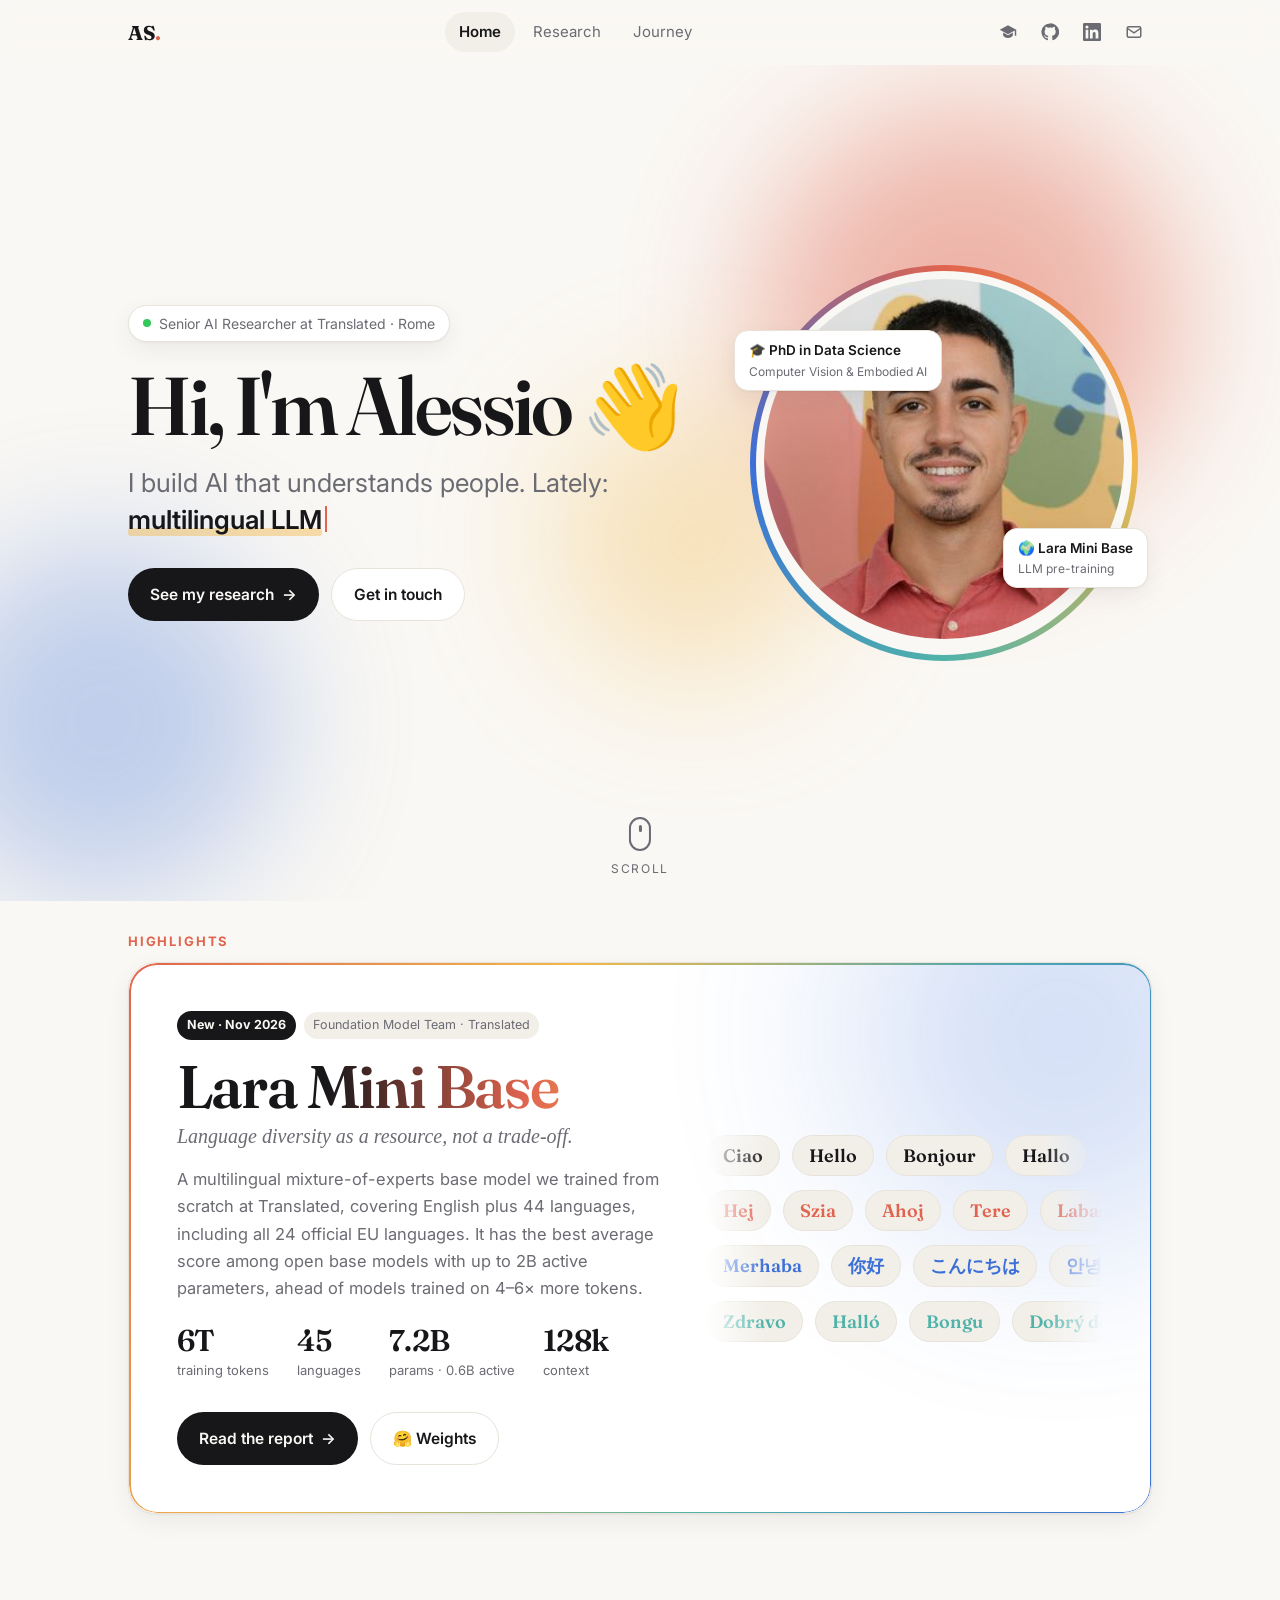
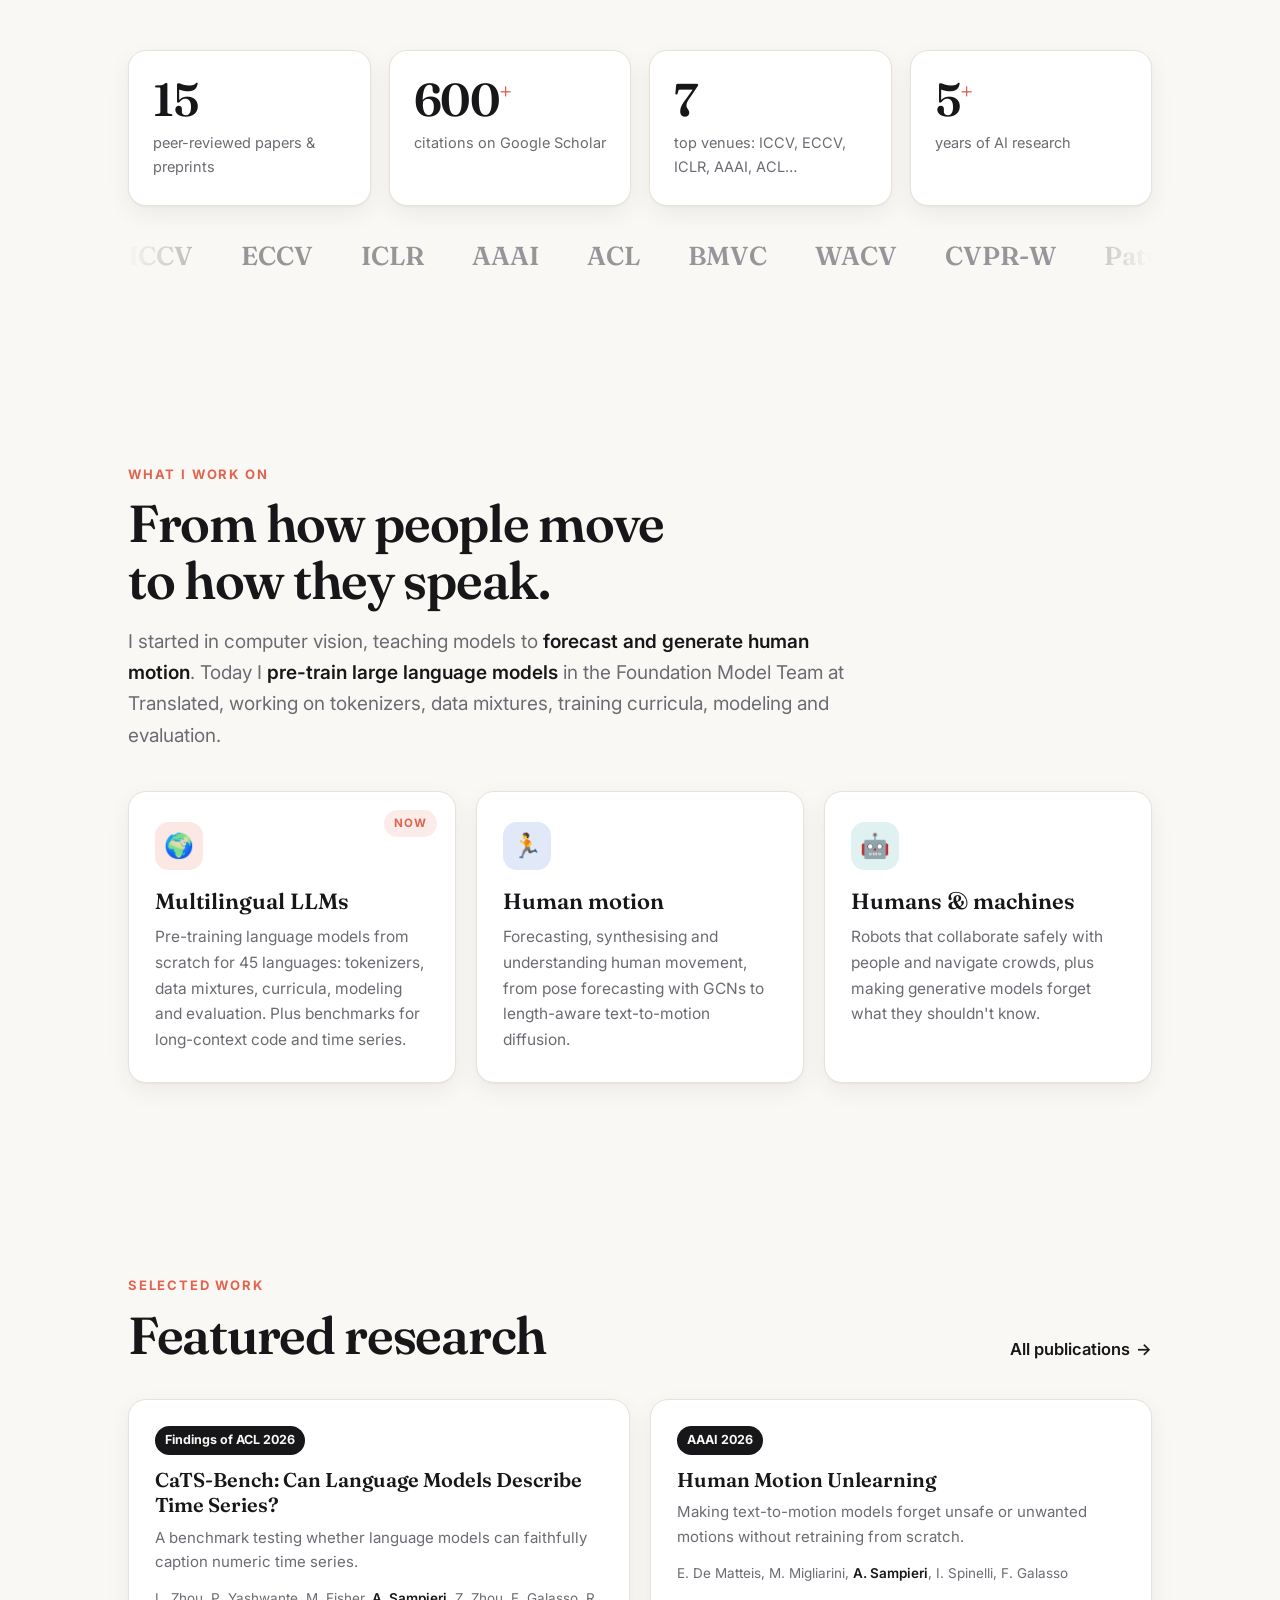
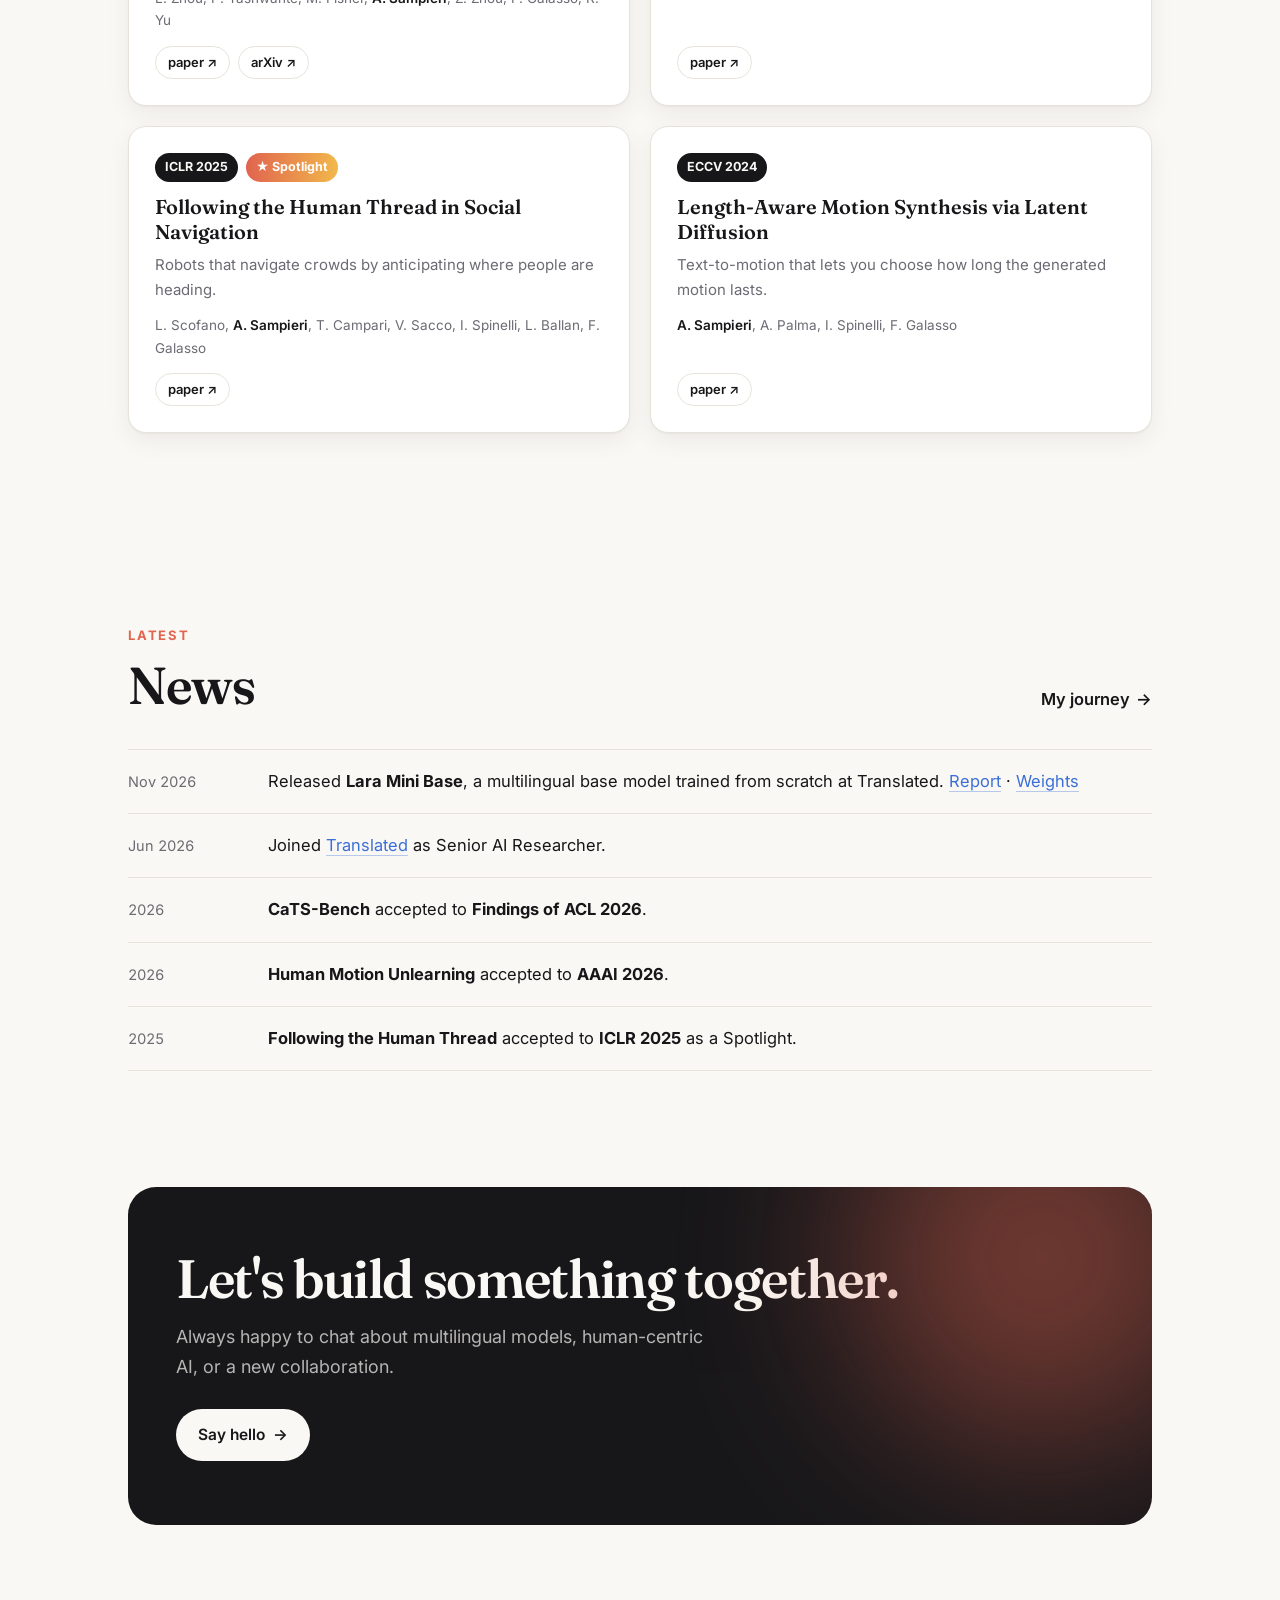
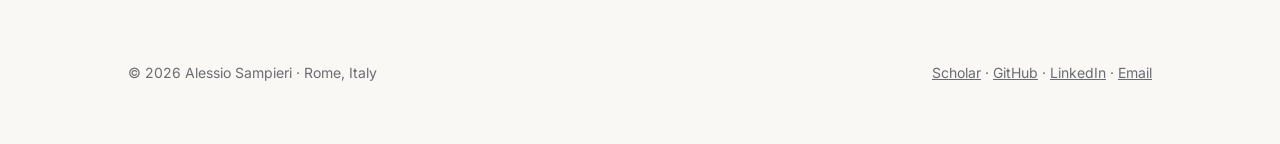
==== commit 1cfc15c1: "Add Lara Mini Base highlight, update roles" ====
--- a/index.html
+++ b/index.html
@@ -31,11 +31,42 @@
     <div class="portrait reveal zoom" style="--d:.15s">
       <div class="ring"></div>
       <img src="assets/me.jpg" alt="Alessio Sampieri">
-      <div class="chip-float c1">🎓 PhD, Sapienza<small>Data Science</small></div>
-      <div class="chip-float c2">🌍 Lara Mini Base<small>new release · Nov 2026</small></div>
+      <div class="chip-float c1">🎓 PhD in Data Science<small>Computer Vision &amp; Embodied AI</small></div>
+      <div class="chip-float c2">🌍 Lara Mini Base<small>LLM pre-training</small></div>
     </div>
   </div>
   <div class="scroll-hint"><div class="mouse"></div>scroll</div>
+</section>
+
+<section class="block" id="highlights" style="padding-top:30px">
+  <div class="wrap">
+    <div class="eyebrow reveal">Highlights</div>
+    <article class="hl reveal zoom">
+      <div class="hl-glow"></div>
+      <div class="hl-body">
+        <div class="hl-top"><span class="venue">New · Nov 2026</span><span class="tag hl-tag">Foundation Model Team · Translated</span></div>
+        <h2 class="hl-title">Lara Mini Base</h2>
+        <p class="hl-sub">Language diversity as a resource, not a trade-off.</p>
+        <p class="hl-text">A multilingual mixture-of-experts base model we trained from scratch at Translated, covering English plus 44 languages, including all 24 official EU languages. It has the best average score among open base models with up to 2B active parameters, ahead of models trained on 4–6× more tokens.</p>
+        <div class="hl-stats">
+          <div><b><span data-to="6">0</span>T</b><small>training tokens</small></div>
+          <div><b><span data-to="45">0</span></b><small>languages</small></div>
+          <div><b>7.2B</b><small>params · 0.6B active</small></div>
+          <div><b><span data-to="128">0</span>k</b><small>context</small></div>
+        </div>
+        <div class="cta">
+          <a class="btn primary" href="https://arxiv.org/abs/2611.16956" target="_blank" rel="noopener">Read the report <span class="arr">→</span></a>
+          <a class="btn ghost" href="https://huggingface.co/translated/Lara-4-Mini-Base" target="_blank" rel="noopener">🤗 Weights</a>
+        </div>
+      </div>
+      <div class="hl-langs" aria-hidden="true">
+        <div class="lrow"><span>Ciao</span><span>Hello</span><span>Bonjour</span><span>Hallo</span><span>Hola</span><span>Olá</span><span>Cześć</span><span>Γειά σου</span><span>Ciao</span><span>Hello</span><span>Bonjour</span><span>Hallo</span><span>Hola</span><span>Olá</span><span>Cześć</span><span>Γειά σου</span></div>
+        <div class="lrow rev"><span>Hej</span><span>Szia</span><span>Ahoj</span><span>Tere</span><span>Labas</span><span>Здравей</span><span>Bok</span><span>Dia dhuit</span><span>Hej</span><span>Szia</span><span>Ahoj</span><span>Tere</span><span>Labas</span><span>Здравей</span><span>Bok</span><span>Dia dhuit</span></div>
+        <div class="lrow"><span>Merhaba</span><span>你好</span><span>こんにちは</span><span>안녕하세요</span><span>Привет</span><span>Sveiki</span><span>Bună</span><span>Moi</span><span>Merhaba</span><span>你好</span><span>こんにちは</span><span>안녕하세요</span><span>Привет</span><span>Sveiki</span><span>Bună</span><span>Moi</span></div>
+        <div class="lrow rev"><span>Zdravo</span><span>Halló</span><span>Bongu</span><span>Dobrý deň</span><span>Hei</span><span>Xin chào</span><span>Salut</span><span>Živjo</span><span>Zdravo</span><span>Halló</span><span>Bongu</span><span>Dobrý deň</span><span>Hei</span><span>Xin chào</span><span>Salut</span><span>Živjo</span></div>
+      </div>
+    </article>
+  </div>
 </section>
 
 <section class="block" style="padding-top:40px">
@@ -57,9 +88,9 @@
   <div class="wrap">
     <div class="eyebrow reveal">What I work on</div>
     <h2 class="title reveal">From how people move<br>to how they speak.</h2>
-    <p class="lead reveal">I started in computer vision, teaching models to <b>forecast and generate human motion</b>. Today at Translated I <b>pre-train multilingual large language models</b>, working on data mixtures, training curricula and cross-lingual evaluation.</p>
+    <p class="lead reveal">I started in computer vision, teaching models to <b>forecast and generate human motion</b>. Today I <b>pre-train large language models</b> in the Foundation Model Team at Translated, working on tokenizers, data mixtures, training curricula, modeling and evaluation.</p>
     <div class="cards3">
-      <div class="focus reveal"><span class="now">Now</span><div class="ico" style="background:color-mix(in srgb,var(--accent) 15%,transparent)">🌍</div><h3>Multilingual LLMs</h3><p>Pre-training language models from scratch for many languages, within the DVPS Horizon Europe project. Benchmarks for long-context code and time series.</p></div>
+      <div class="focus reveal"><span class="now">Now</span><div class="ico" style="background:color-mix(in srgb,var(--accent) 15%,transparent)">🌍</div><h3>Multilingual LLMs</h3><p>Pre-training language models from scratch for 45 languages: tokenizers, data mixtures, curricula, modeling and evaluation. Plus benchmarks for long-context code and time series.</p></div>
       <div class="focus reveal" style="--d:.1s"><div class="ico" style="background:color-mix(in srgb,var(--accent2) 15%,transparent)">🏃</div><h3>Human motion</h3><p>Forecasting, synthesising and understanding human movement, from pose forecasting with GCNs to length-aware text-to-motion diffusion.</p></div>
       <div class="focus reveal" style="--d:.2s"><div class="ico" style="background:color-mix(in srgb,var(--accent4) 18%,transparent)">🤖</div><h3>Humans &amp; machines</h3><p>Robots that collaborate safely with people and navigate crowds, plus making generative models forget what they shouldn't know.</p></div>
     </div>
--- a/style.css
+++ b/style.css
@@ -216,6 +216,30 @@
 .step p { color: var(--muted); margin: 10px 0 0; font-size: 15.5px; }
 .step .now-pill { display: inline-block; margin-left: 8px; font-size: 11px; font-weight: 700; letter-spacing: .08em; text-transform: uppercase; color: #fff; background: #34c759; padding: 2px 8px; border-radius: 999px; vertical-align: 3px; }
 
+/* ---------- Highlight ---------- */
+.hl { position: relative; overflow: hidden; display: grid; grid-template-columns: minmax(0, 1.25fr) minmax(0, 1fr); gap: 32px; align-items: center;
+  border-radius: 28px; padding: 48px; background: var(--card); border: 1px solid var(--line); box-shadow: var(--shadow); }
+.hl::before { content: ""; position: absolute; inset: 0; padding: 1.5px; border-radius: inherit; pointer-events: none;
+  background: linear-gradient(120deg, var(--accent), var(--accent3), var(--accent4), var(--accent2));
+  -webkit-mask: linear-gradient(#000 0 0) content-box, linear-gradient(#000 0 0); -webkit-mask-composite: xor; mask-composite: exclude; }
+.hl-glow { position: absolute; width: 420px; height: 420px; right: -120px; top: -140px; border-radius: 50%; background: var(--accent2); filter: blur(100px); opacity: .22; animation: float 16s ease-in-out infinite; }
+.hl-body { position: relative; min-width: 0; }
+.hl-top { display: flex; gap: 8px; flex-wrap: wrap; align-items: center; }
+.hl-tag { font-size: 12.5px; }
+.hl-title { font: 600 clamp(38px, 5vw, 60px)/1.02 "Fraunces", Georgia, serif; letter-spacing: -.03em; margin: 16px 0 6px;
+  background: linear-gradient(90deg, var(--text) 30%, var(--accent) 70%, var(--accent3)); -webkit-background-clip: text; background-clip: text; color: transparent; }
+.hl-sub { font: italic 500 20px/1.35 "Fraunces", Georgia, serif; color: var(--muted); margin: 0 0 16px; }
+.hl-text { color: var(--muted); margin: 0 0 24px; max-width: 56ch; }
+.hl-stats { display: grid; grid-template-columns: repeat(4, auto); gap: 12px 28px; justify-content: start; margin-bottom: 28px; }
+.hl-stats b { display: block; font: 600 30px/1 "Fraunces", Georgia, serif; letter-spacing: -.02em; }
+.hl-stats small { color: var(--muted); font-size: 13px; }
+.hl-langs { position: relative; min-width: 0; overflow: hidden; display: grid; gap: 14px; mask-image: linear-gradient(90deg, transparent, #000 15%, #000 85%, transparent); -webkit-mask-image: linear-gradient(90deg, transparent, #000 15%, #000 85%, transparent); }
+.lrow { display: flex; gap: 12px; width: max-content; animation: marquee 30s linear infinite; }
+.lrow.rev { animation-direction: reverse; animation-duration: 36s; }
+.lrow span { font: 600 18px "Fraunces", Georgia, serif; padding: 8px 16px; border-radius: 999px; background: var(--bg2); border: 1px solid var(--line); white-space: nowrap; }
+.lrow:nth-child(2) span { color: var(--accent); } .lrow:nth-child(3) span { color: var(--accent2); } .lrow:nth-child(4) span { color: var(--accent4); }
+@media (max-width: 900px) { .hl { grid-template-columns: minmax(0, 1fr); padding: 32px 24px; } .hl-stats { grid-template-columns: repeat(2, auto); } }
+
 /* ---------- Reveal on scroll ---------- */
 .reveal { opacity: 0; transform: translateY(28px); transition: opacity .8s cubic-bezier(.2,.7,.2,1), transform .8s cubic-bezier(.2,.7,.2,1); transition-delay: var(--d, 0s); }
 .reveal.in { opacity: 1; transform: none; }
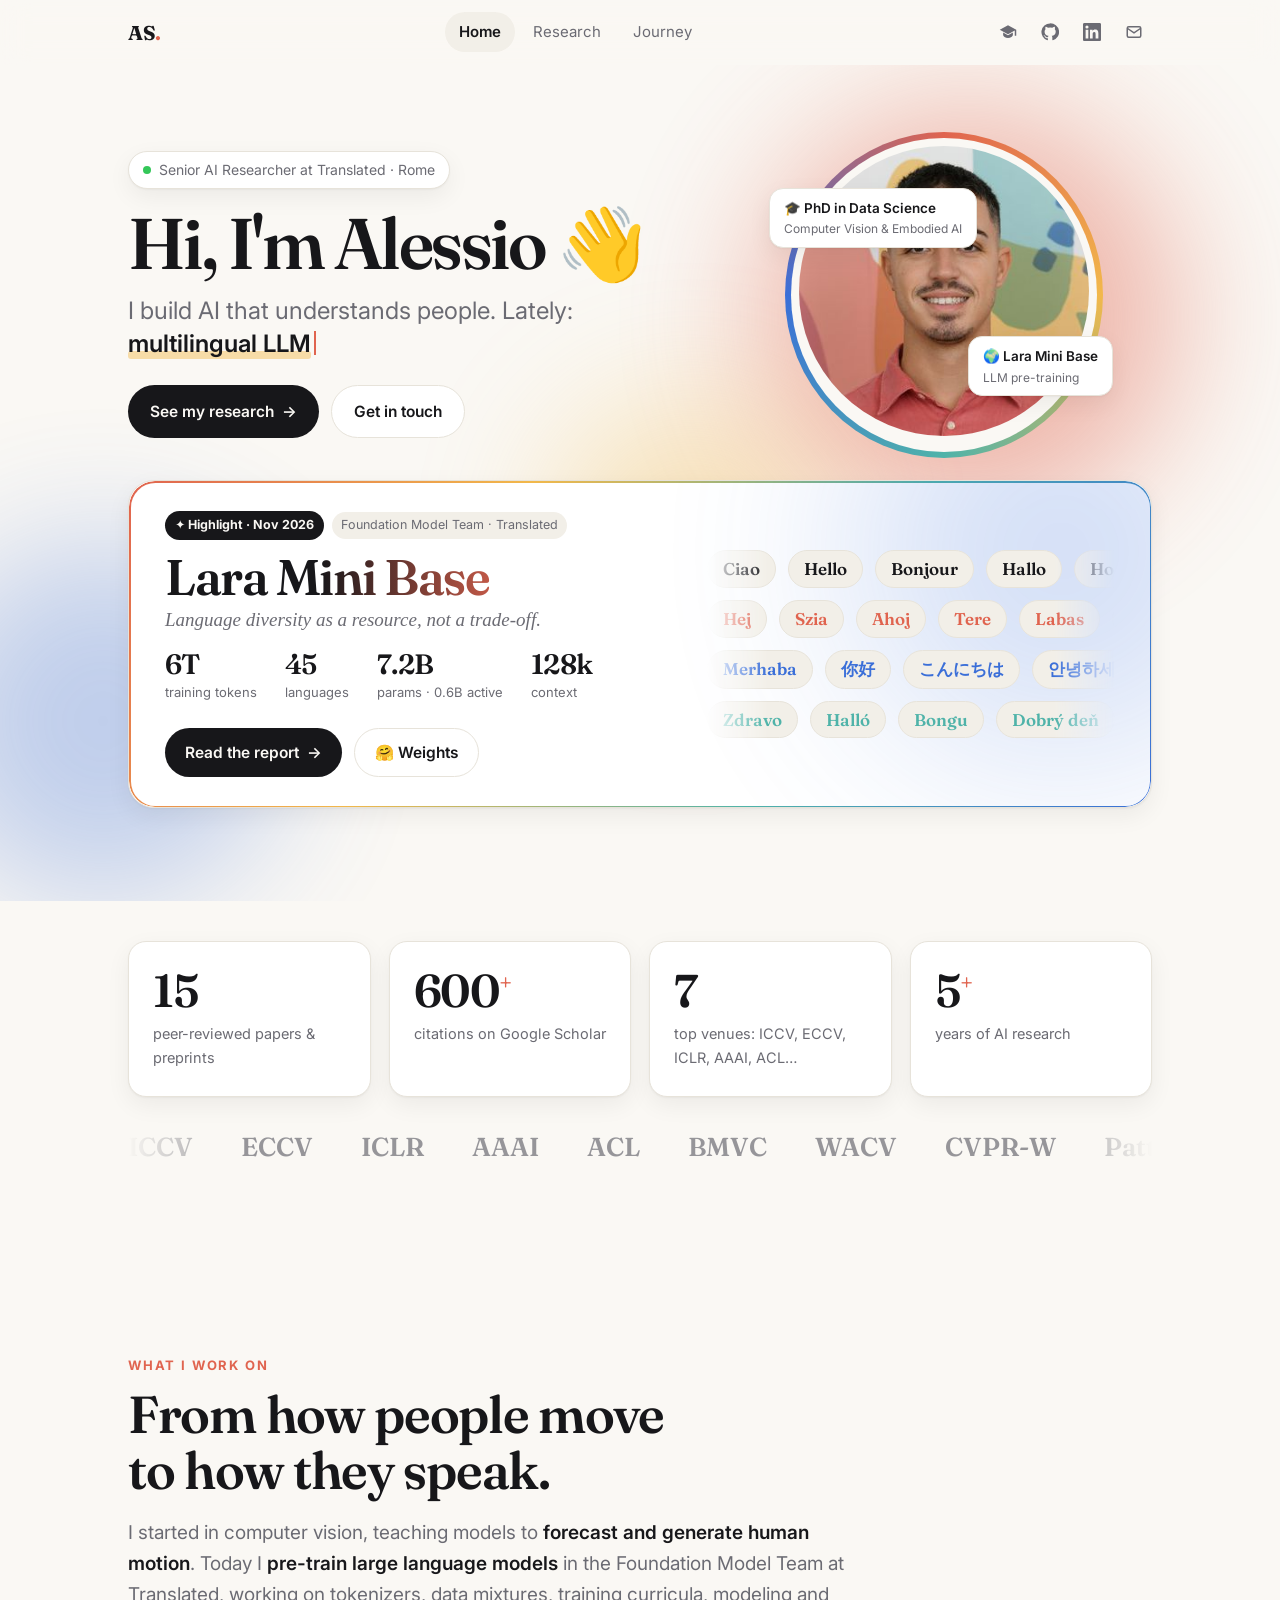
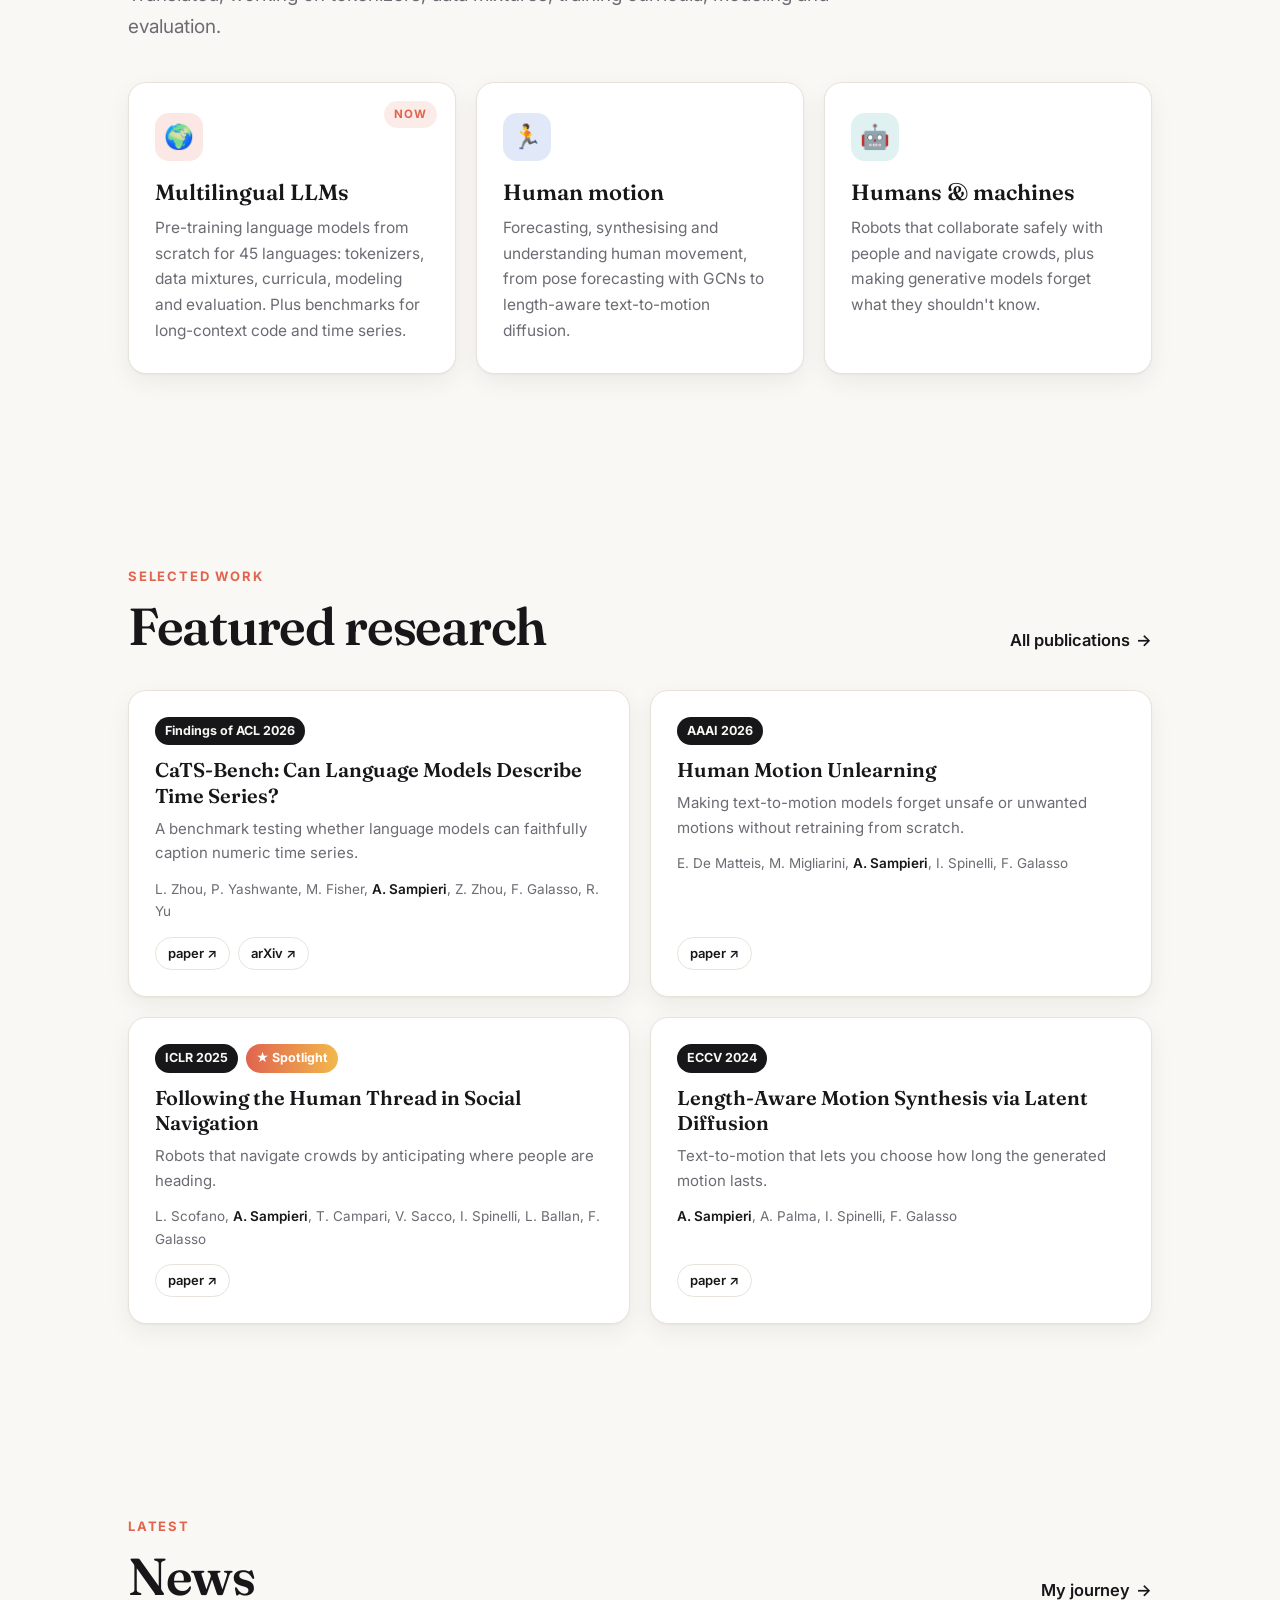
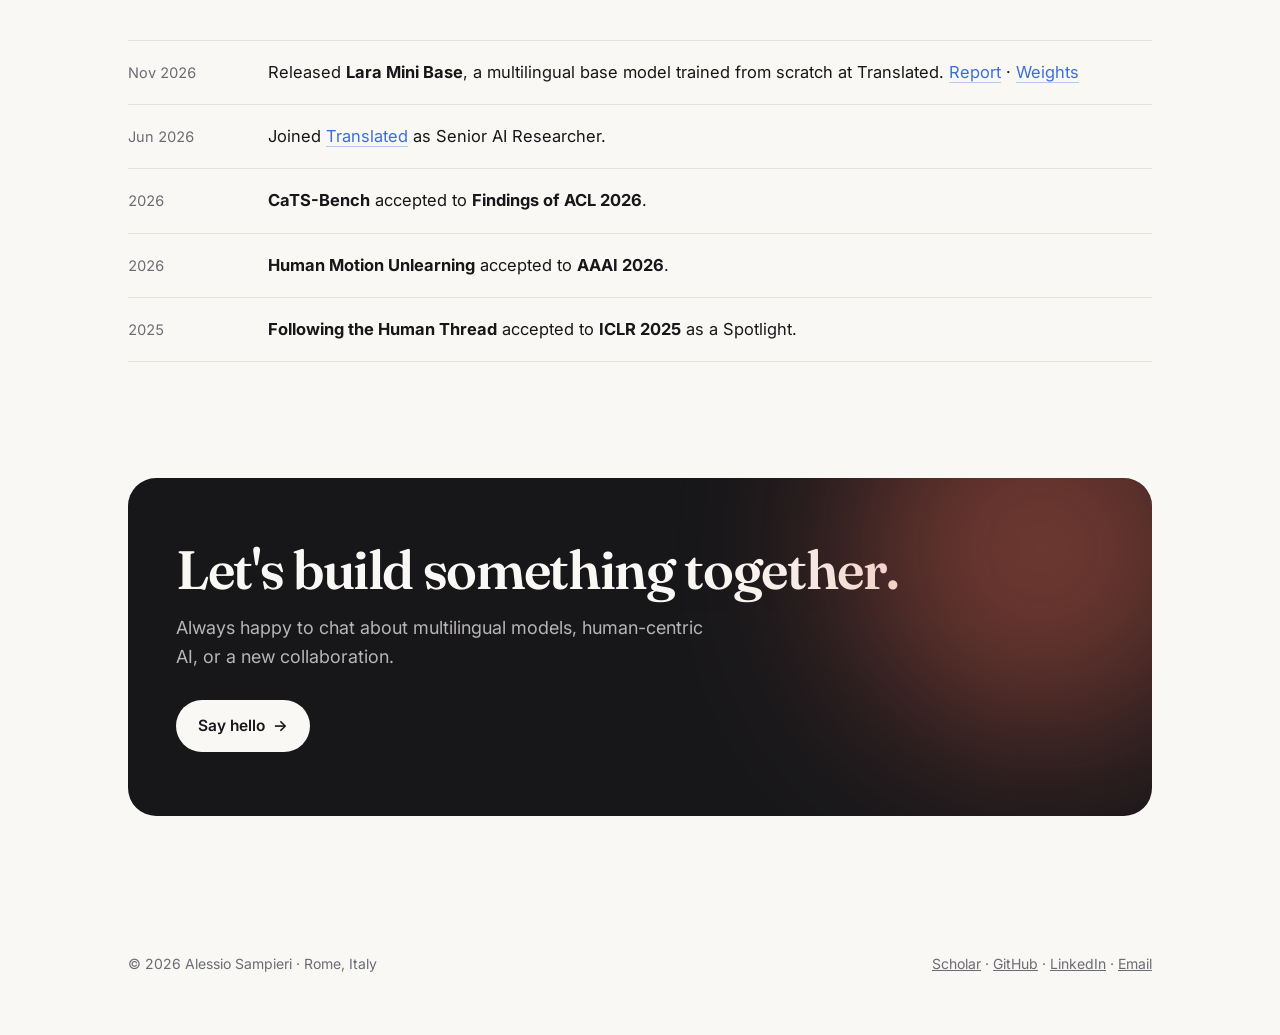
==== commit 03e8839b: "Move Lara Mini Base highlight into the landing view" ====
--- a/index.html
+++ b/index.html
@@ -35,19 +35,13 @@
       <div class="chip-float c2">🌍 Lara Mini Base<small>LLM pre-training</small></div>
     </div>
   </div>
-  <div class="scroll-hint"><div class="mouse"></div>scroll</div>
-</section>
-
-<section class="block" id="highlights" style="padding-top:30px">
-  <div class="wrap">
-    <div class="eyebrow reveal">Highlights</div>
-    <article class="hl reveal zoom">
+  <div class="wrap hero-hl">
+    <article class="hl reveal" style="--d:.35s">
       <div class="hl-glow"></div>
       <div class="hl-body">
-        <div class="hl-top"><span class="venue">New · Nov 2026</span><span class="tag hl-tag">Foundation Model Team · Translated</span></div>
+        <div class="hl-top"><span class="venue">✦ Highlight · Nov 2026</span><span class="tag hl-tag">Foundation Model Team · Translated</span></div>
         <h2 class="hl-title">Lara Mini Base</h2>
         <p class="hl-sub">Language diversity as a resource, not a trade-off.</p>
-        <p class="hl-text">A multilingual mixture-of-experts base model we trained from scratch at Translated, covering English plus 44 languages, including all 24 official EU languages. It has the best average score among open base models with up to 2B active parameters, ahead of models trained on 4–6× more tokens.</p>
         <div class="hl-stats">
           <div><b><span data-to="6">0</span>T</b><small>training tokens</small></div>
           <div><b><span data-to="45">0</span></b><small>languages</small></div>
--- a/style.css
+++ b/style.css
@@ -50,7 +50,8 @@
 @media (max-width: 720px) { .socials { display: none; } .menu a { padding: 8px 10px; } }
 
 /* ---------- Hero ---------- */
-.hero { position: relative; min-height: calc(100vh - 64px); display: flex; align-items: center; padding: 40px 0 80px; }
+.hero { position: relative; min-height: calc(100vh - 64px); display: flex; flex-direction: column; justify-content: center; gap: 36px; padding: 28px 0 40px; }
+.hero > .wrap { width: 100%; }
 .blobs { position: absolute; inset: 0; overflow: hidden; z-index: -1; pointer-events: none; }
 .blob { position: absolute; border-radius: 50%; filter: blur(70px); opacity: .45; animation: float 18s ease-in-out infinite; }
 .blob.b1 { width: 420px; height: 420px; background: var(--accent); top: 5%; right: 8%; }
@@ -62,10 +63,10 @@
   border: 1px solid var(--line); padding: 6px 14px; border-radius: 999px; box-shadow: var(--shadow); }
 .kicker .dot { width: 8px; height: 8px; border-radius: 50%; background: #34c759; box-shadow: 0 0 0 0 rgba(52,199,89,.6); animation: pulse 2s infinite; }
 @keyframes pulse { 70% { box-shadow: 0 0 0 10px rgba(52,199,89,0); } 100% { box-shadow: 0 0 0 0 rgba(52,199,89,0); } }
-.hero h1 { font: 600 clamp(44px, 6.4vw, 84px)/1.02 "Fraunces", Georgia, serif; letter-spacing: -.035em; margin: 22px 0 18px; }
+.hero h1 { font: 600 clamp(42px, 5.6vw, 74px)/1.02 "Fraunces", Georgia, serif; letter-spacing: -.035em; margin: 18px 0 14px; }
 .hero h1 .wave { display: inline-block; transform-origin: 70% 70%; animation: wave 2.4s 1s ease-in-out 2; }
 @keyframes wave { 0%,60%,100% { transform: rotate(0); } 10%,30% { transform: rotate(14deg); } 20% { transform: rotate(-8deg); } 40% { transform: rotate(-4deg); } 50% { transform: rotate(10deg); } }
-.tagline { font-size: clamp(20px, 2.4vw, 26px); line-height: 1.4; color: var(--muted); margin: 0 0 30px; max-width: 30ch; }
+.tagline { font-size: clamp(19px, 2.1vw, 24px); line-height: 1.4; color: var(--muted); margin: 0 0 24px; max-width: 32ch; }
 .rotator { color: var(--text); font-weight: 600; display: inline-block; position: relative; }
 .rotator::after { content: ""; position: absolute; left: 0; right: 0; bottom: 2px; height: 8px; background: var(--accent3); opacity: .45; z-index: -1; border-radius: 3px; }
 .caret { display: inline-block; width: 2px; height: 1em; background: var(--accent); margin-left: 3px; vertical-align: -3px; animation: blink 1s steps(1) infinite; }
@@ -77,7 +78,7 @@
 .btn.ghost { border: 1px solid var(--line); background: var(--card); }
 .btn.ghost:hover { transform: translateY(-2px); border-color: var(--muted); }
 .btn .arr { transition: transform .2s; } .btn:hover .arr { transform: translateX(4px); }
-.portrait { position: relative; justify-self: center; width: min(360px, 80vw); aspect-ratio: 1; }
+.portrait { position: relative; justify-self: center; width: min(290px, 80vw); aspect-ratio: 1; }
 .portrait .ring { position: absolute; inset: -14px; border-radius: 50%;
   background: conic-gradient(from 0deg, var(--accent), var(--accent3), var(--accent4), var(--accent2), var(--accent)); animation: spin 10s linear infinite; }
 .portrait .ring::after { content: ""; position: absolute; inset: 6px; border-radius: 50%; background: var(--bg); }
@@ -94,8 +95,14 @@
 .scroll-hint .mouse::after { content: ""; position: absolute; left: 50%; top: 6px; width: 3px; height: 7px; margin-left: -1.5px; border-radius: 2px; background: var(--muted); animation: wheel 1.6s infinite; }
 @keyframes wheel { to { transform: translateY(10px); opacity: 0; } }
 @media (max-width: 860px) {
+  .hero { min-height: 0; }
   .hero-grid { grid-template-columns: 1fr; text-align: left; }
-  .portrait { order: -1; width: 220px; justify-self: start; margin-left: 14px; }
+  .portrait { order: -1; width: 128px; justify-self: start; margin-left: 10px; }
+  .portrait .ring { inset: -8px; }
+  .hero { gap: 26px; padding-top: 22px; }
+  .hero-grid { gap: 22px; }
+  .cta .btn { padding: 11px 18px; font-size: 15px; }
+  .hl { padding: 24px 20px; }
   .chip-float { display: none; }
   .scroll-hint { display: none; }
 }
@@ -218,7 +225,7 @@
 
 /* ---------- Highlight ---------- */
 .hl { position: relative; overflow: hidden; display: grid; grid-template-columns: minmax(0, 1.25fr) minmax(0, 1fr); gap: 32px; align-items: center;
-  border-radius: 28px; padding: 48px; background: var(--card); border: 1px solid var(--line); box-shadow: var(--shadow); }
+  border-radius: 26px; padding: 30px 36px; background: var(--card); border: 1px solid var(--line); box-shadow: var(--shadow); }
 .hl::before { content: ""; position: absolute; inset: 0; padding: 1.5px; border-radius: inherit; pointer-events: none;
   background: linear-gradient(120deg, var(--accent), var(--accent3), var(--accent4), var(--accent2));
   -webkit-mask: linear-gradient(#000 0 0) content-box, linear-gradient(#000 0 0); -webkit-mask-composite: xor; mask-composite: exclude; }
@@ -226,17 +233,18 @@
 .hl-body { position: relative; min-width: 0; }
 .hl-top { display: flex; gap: 8px; flex-wrap: wrap; align-items: center; }
 .hl-tag { font-size: 12.5px; }
-.hl-title { font: 600 clamp(38px, 5vw, 60px)/1.02 "Fraunces", Georgia, serif; letter-spacing: -.03em; margin: 16px 0 6px;
+.hl-title { font: 600 clamp(34px, 4vw, 50px)/1.02 "Fraunces", Georgia, serif; letter-spacing: -.03em; margin: 12px 0 4px;
   background: linear-gradient(90deg, var(--text) 30%, var(--accent) 70%, var(--accent3)); -webkit-background-clip: text; background-clip: text; color: transparent; }
-.hl-sub { font: italic 500 20px/1.35 "Fraunces", Georgia, serif; color: var(--muted); margin: 0 0 16px; }
+.hl-sub { font: italic 500 19px/1.35 "Fraunces", Georgia, serif; color: var(--muted); margin: 0 0 18px; }
 .hl-text { color: var(--muted); margin: 0 0 24px; max-width: 56ch; }
-.hl-stats { display: grid; grid-template-columns: repeat(4, auto); gap: 12px 28px; justify-content: start; margin-bottom: 28px; }
-.hl-stats b { display: block; font: 600 30px/1 "Fraunces", Georgia, serif; letter-spacing: -.02em; }
+.hl .btn { padding: 11px 20px; }
+.hl-stats { display: grid; grid-template-columns: repeat(4, auto); gap: 12px 28px; justify-content: start; margin-bottom: 22px; }
+.hl-stats b { display: block; font: 600 28px/1 "Fraunces", Georgia, serif; letter-spacing: -.02em; }
 .hl-stats small { color: var(--muted); font-size: 13px; }
-.hl-langs { position: relative; min-width: 0; overflow: hidden; display: grid; gap: 14px; mask-image: linear-gradient(90deg, transparent, #000 15%, #000 85%, transparent); -webkit-mask-image: linear-gradient(90deg, transparent, #000 15%, #000 85%, transparent); }
+.hl-langs { position: relative; min-width: 0; overflow: hidden; display: grid; gap: 12px; mask-image: linear-gradient(90deg, transparent, #000 15%, #000 85%, transparent); -webkit-mask-image: linear-gradient(90deg, transparent, #000 15%, #000 85%, transparent); }
 .lrow { display: flex; gap: 12px; width: max-content; animation: marquee 30s linear infinite; }
 .lrow.rev { animation-direction: reverse; animation-duration: 36s; }
-.lrow span { font: 600 18px "Fraunces", Georgia, serif; padding: 8px 16px; border-radius: 999px; background: var(--bg2); border: 1px solid var(--line); white-space: nowrap; }
+.lrow span { font: 600 17px "Fraunces", Georgia, serif; padding: 7px 15px; border-radius: 999px; background: var(--bg2); border: 1px solid var(--line); white-space: nowrap; }
 .lrow:nth-child(2) span { color: var(--accent); } .lrow:nth-child(3) span { color: var(--accent2); } .lrow:nth-child(4) span { color: var(--accent4); }
 @media (max-width: 900px) { .hl { grid-template-columns: minmax(0, 1fr); padding: 32px 24px; } .hl-stats { grid-template-columns: repeat(2, auto); } }
 
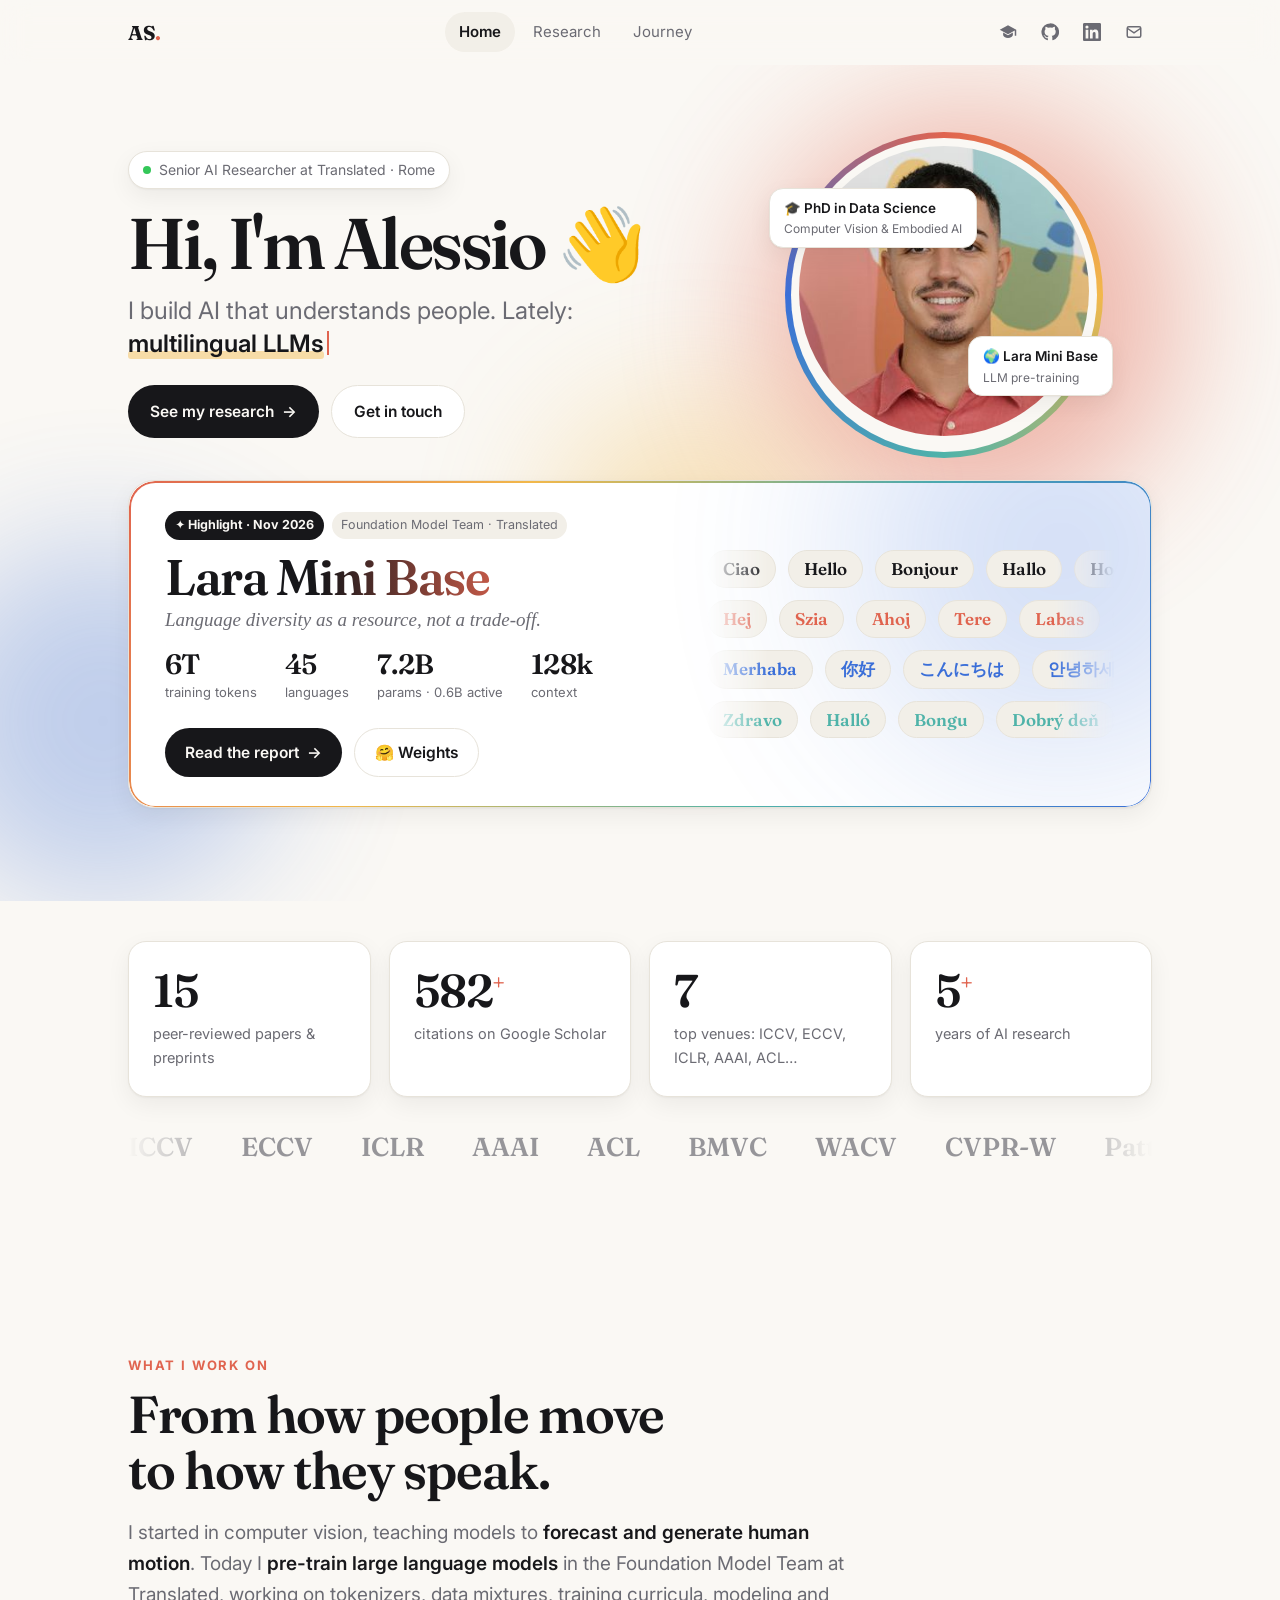
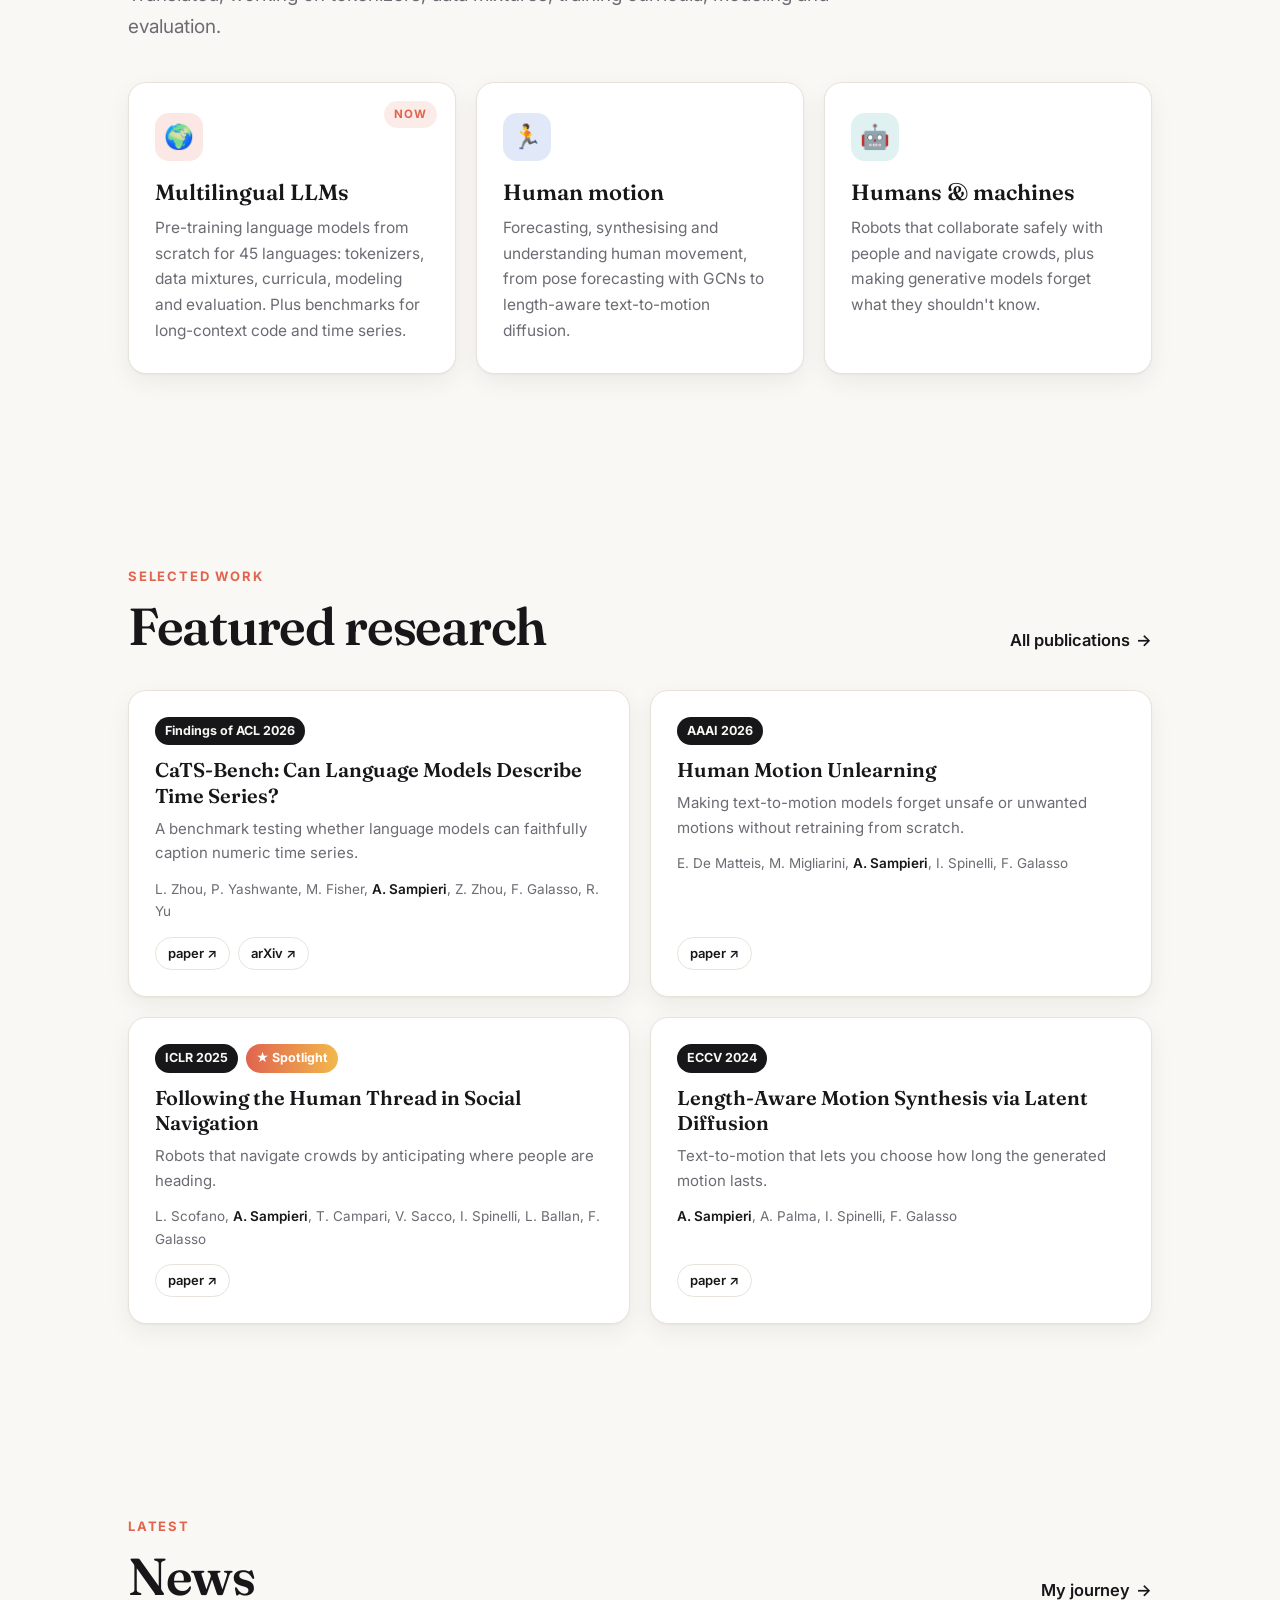
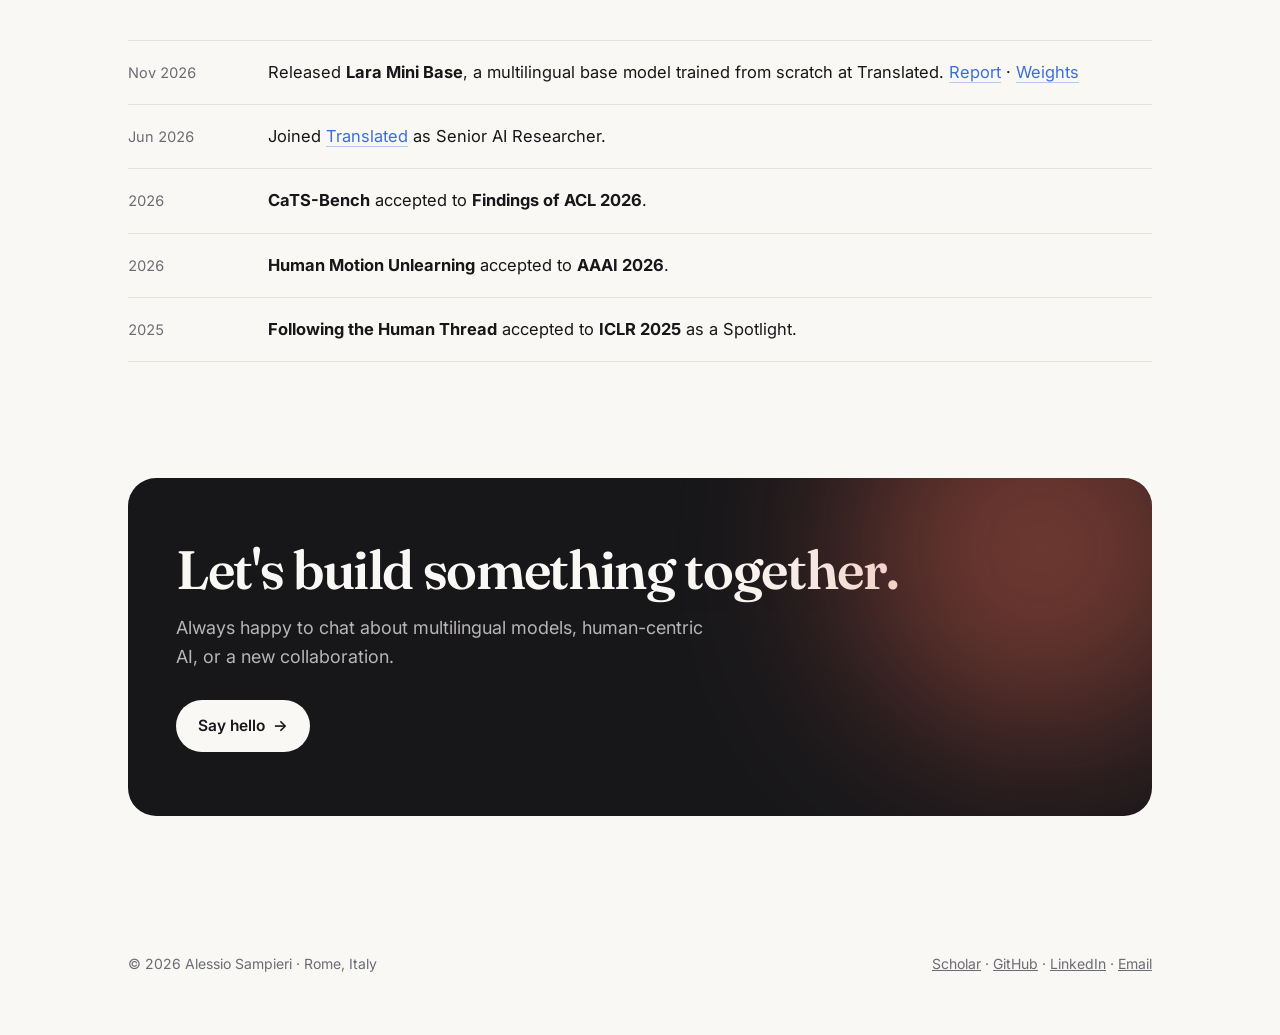
==== commit 79b96217: "Cache-bust CSS and JS" ====
--- a/index.html
+++ b/index.html
@@ -12,7 +12,7 @@
   <link rel="preconnect" href="https://fonts.googleapis.com">
   <link rel="preconnect" href="https://fonts.gstatic.com" crossorigin>
   <link href="https://fonts.googleapis.com/css2?family=Fraunces:opsz,wght@9..144,500;9..144,600;9..144,700&family=Inter:wght@400;600;700&display=swap" rel="stylesheet">
-  <link rel="stylesheet" href="style.css">
+  <link rel="stylesheet" href="style.css?v=4">
 </head>
 <body data-page="home">
 
@@ -122,7 +122,7 @@
   </div>
 </section>
 
-<script src="data.js"></script>
-<script src="main.js"></script>
+<script src="data.js?v=4"></script>
+<script src="main.js?v=4"></script>
 </body>
 </html>
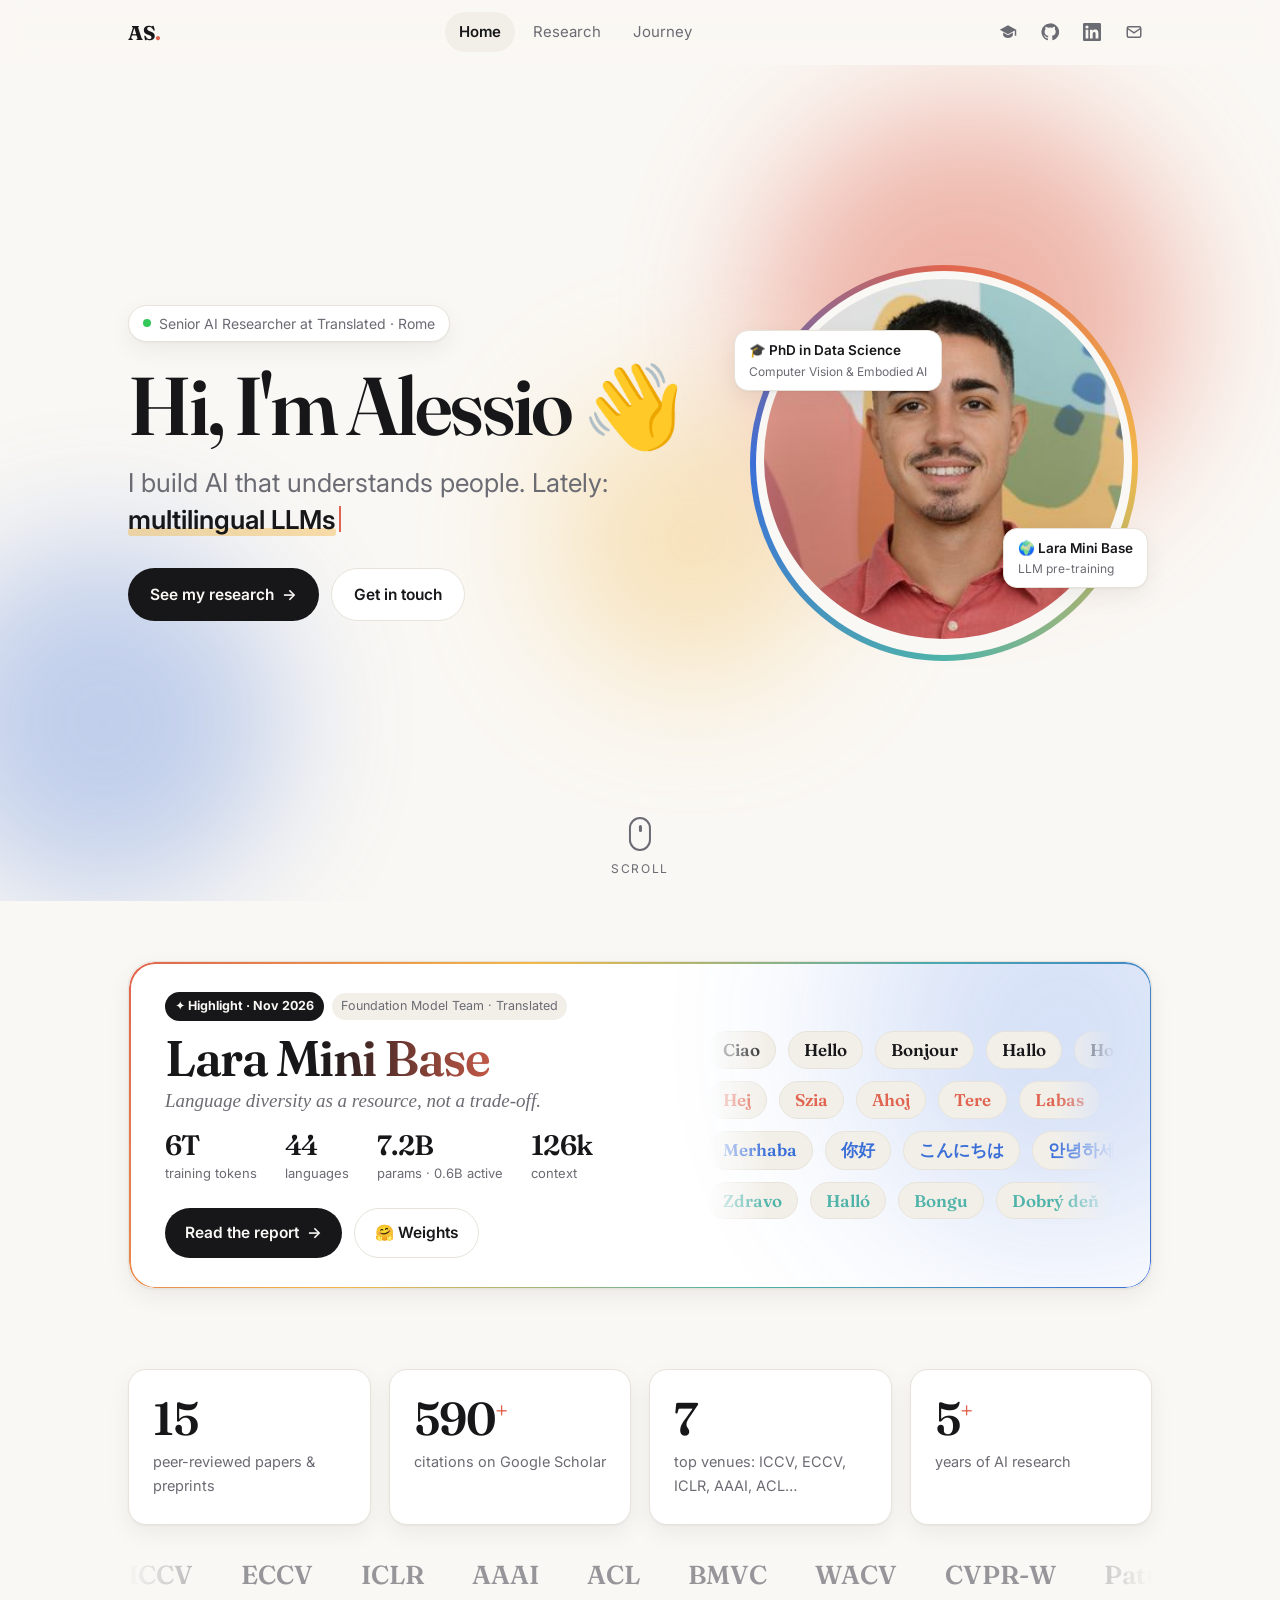
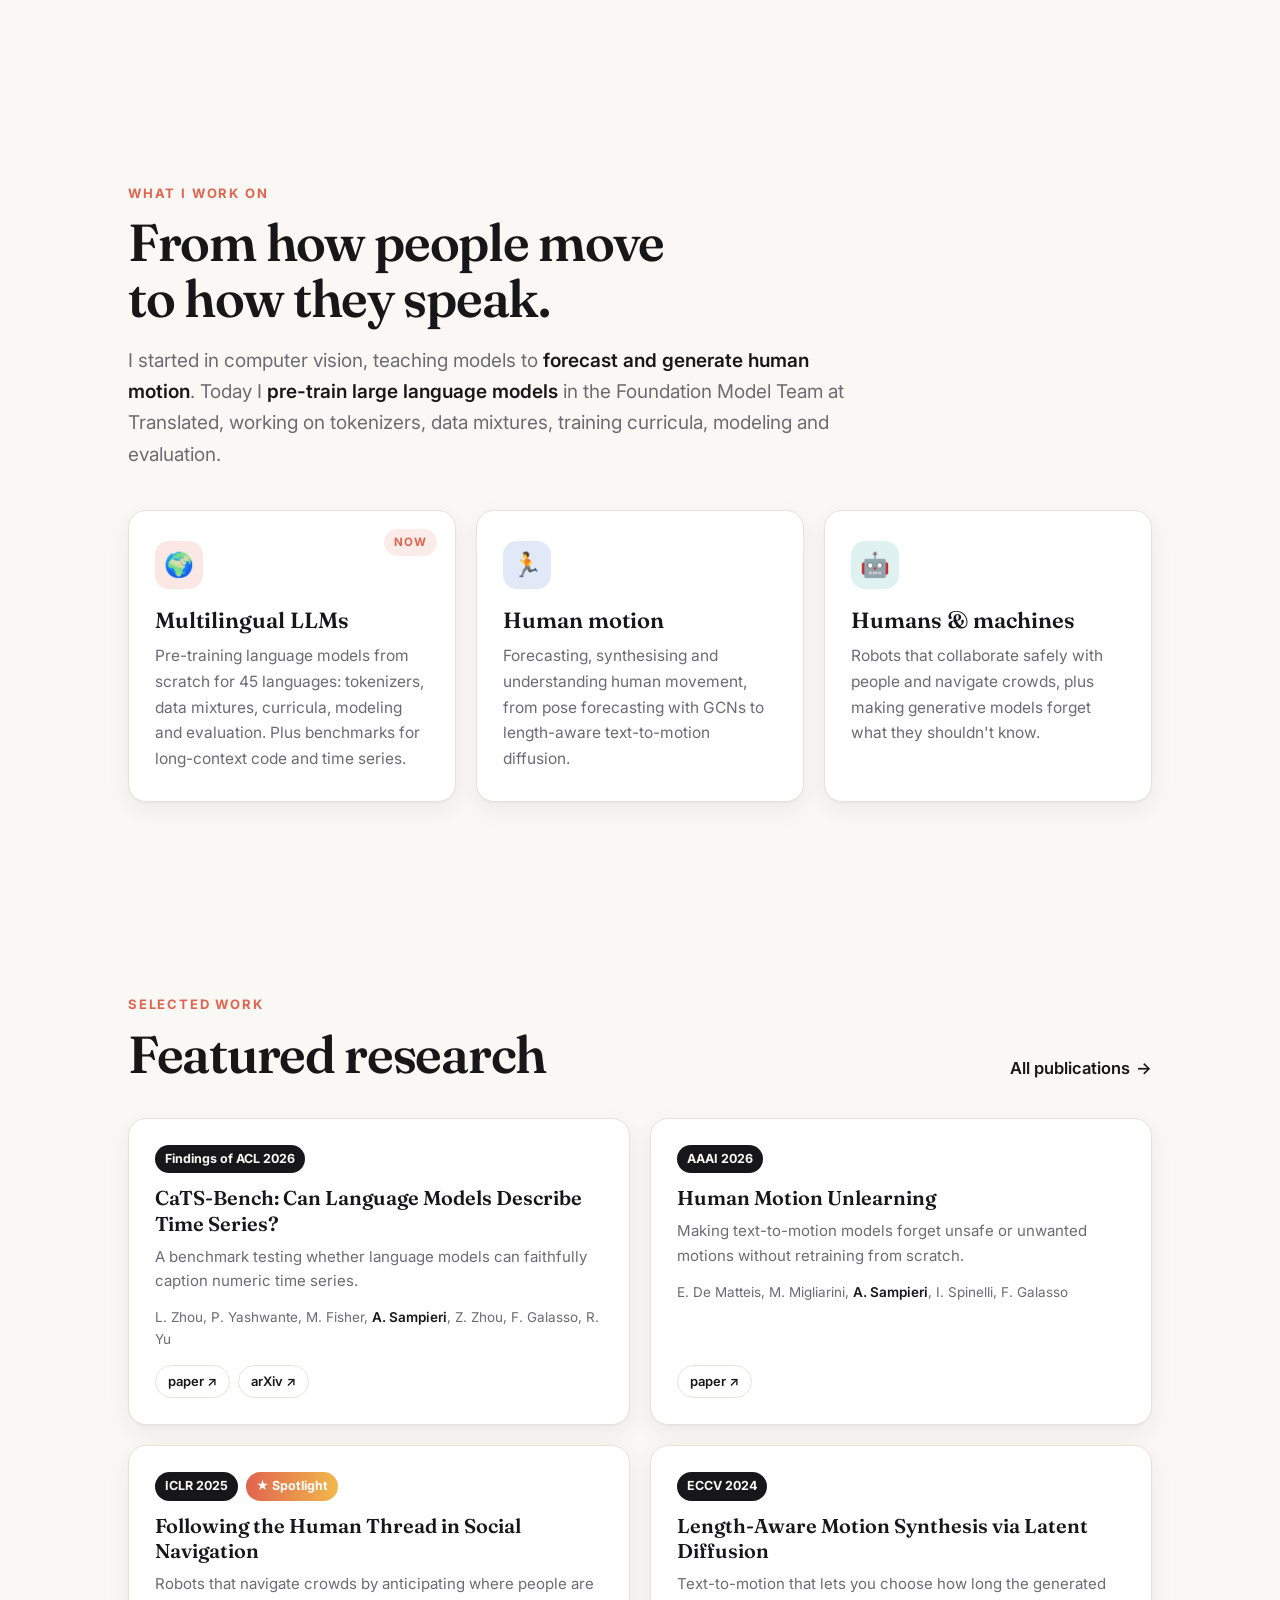
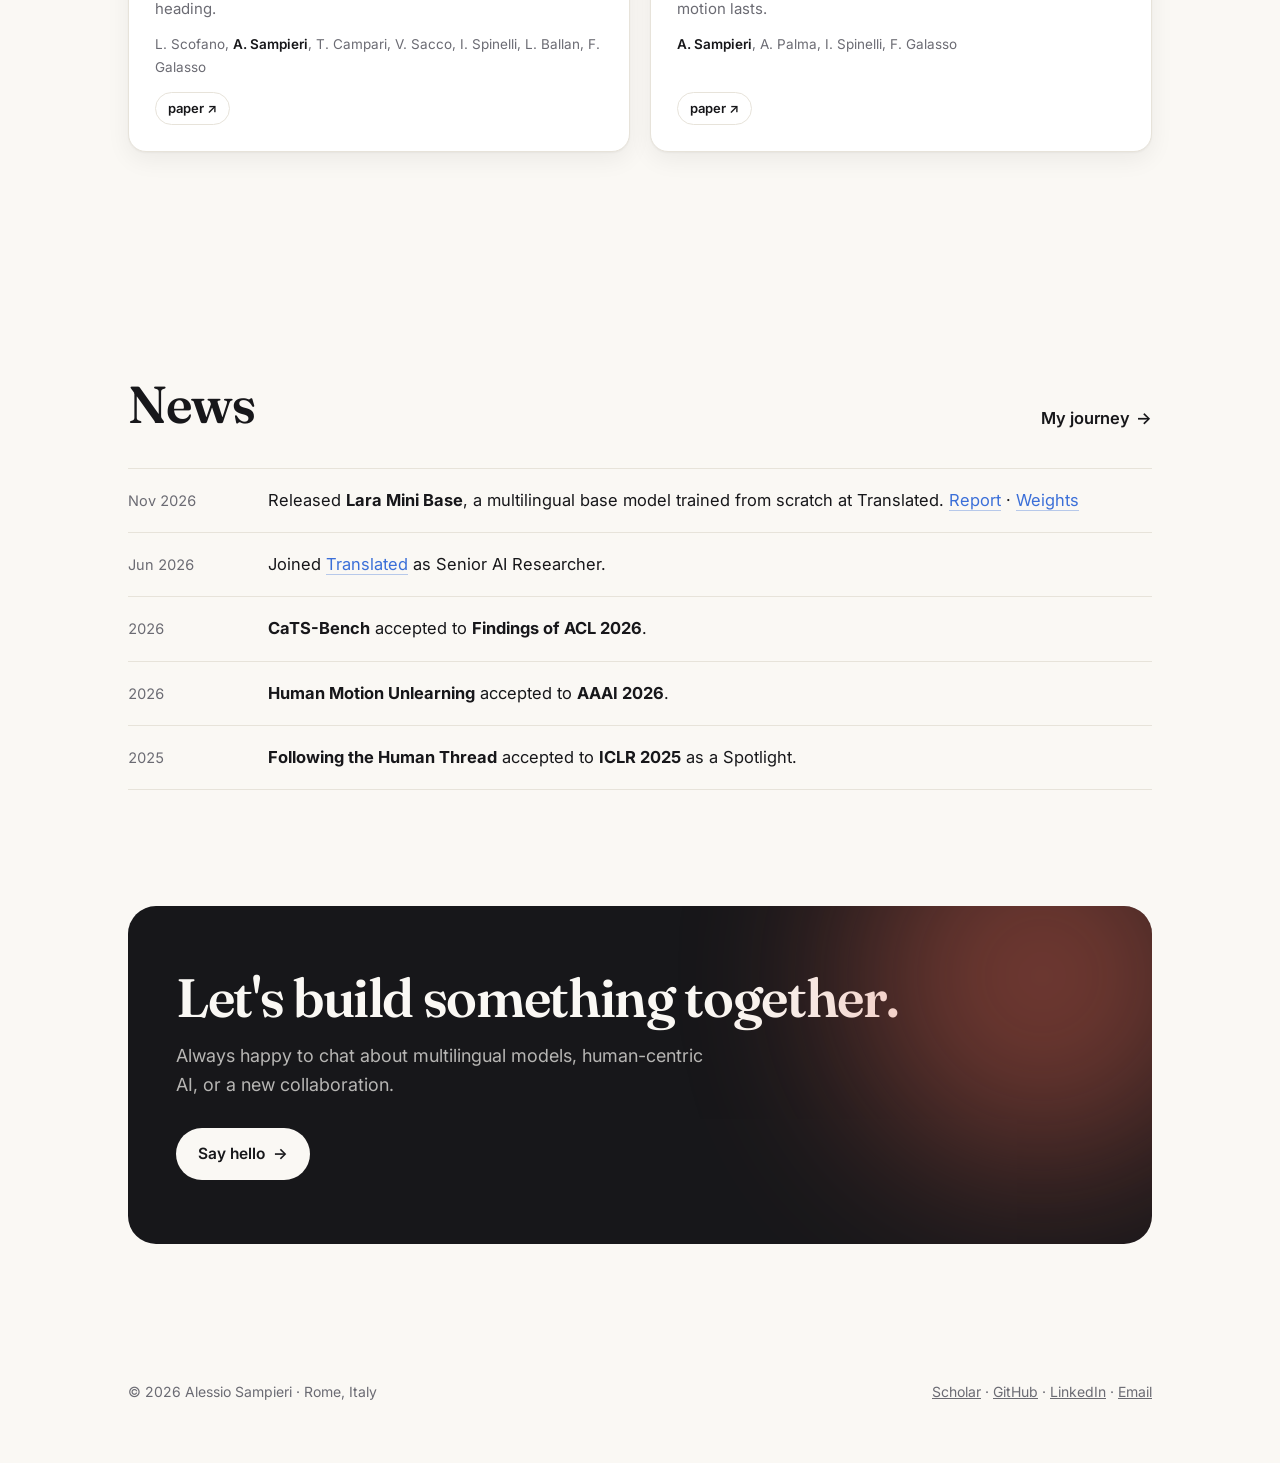
==== commit 528c2f1a: "Full-screen hero; highlight section before stats" ====
--- a/index.html
+++ b/index.html
@@ -12,7 +12,7 @@
   <link rel="preconnect" href="https://fonts.googleapis.com">
   <link rel="preconnect" href="https://fonts.gstatic.com" crossorigin>
   <link href="https://fonts.googleapis.com/css2?family=Fraunces:opsz,wght@9..144,500;9..144,600;9..144,700&family=Inter:wght@400;600;700&display=swap" rel="stylesheet">
-  <link rel="stylesheet" href="style.css?v=4">
+  <link rel="stylesheet" href="style.css?v=5">
 </head>
 <body data-page="home">
 
@@ -35,8 +35,12 @@
       <div class="chip-float c2">🌍 Lara Mini Base<small>LLM pre-training</small></div>
     </div>
   </div>
-  <div class="wrap hero-hl">
-    <article class="hl reveal" style="--d:.35s">
+  <div class="scroll-hint"><div class="mouse"></div>scroll</div>
+</section>
+
+<section class="block" id="highlights" style="padding-top:60px;padding-bottom:40px">
+  <div class="wrap">
+    <article class="hl reveal zoom">
       <div class="hl-glow"></div>
       <div class="hl-body">
         <div class="hl-top"><span class="venue">✦ Highlight · Nov 2026</span><span class="tag hl-tag">Foundation Model Team · Translated</span></div>
@@ -122,7 +126,7 @@
   </div>
 </section>
 
-<script src="data.js?v=4"></script>
-<script src="main.js?v=4"></script>
+<script src="data.js?v=5"></script>
+<script src="main.js?v=5"></script>
 </body>
 </html>
--- a/style.css
+++ b/style.css
@@ -50,8 +50,7 @@
 @media (max-width: 720px) { .socials { display: none; } .menu a { padding: 8px 10px; } }
 
 /* ---------- Hero ---------- */
-.hero { position: relative; min-height: calc(100vh - 64px); display: flex; flex-direction: column; justify-content: center; gap: 36px; padding: 28px 0 40px; }
-.hero > .wrap { width: 100%; }
+.hero { position: relative; min-height: calc(100vh - 64px); display: flex; align-items: center; padding: 40px 0 80px; }
 .blobs { position: absolute; inset: 0; overflow: hidden; z-index: -1; pointer-events: none; }
 .blob { position: absolute; border-radius: 50%; filter: blur(70px); opacity: .45; animation: float 18s ease-in-out infinite; }
 .blob.b1 { width: 420px; height: 420px; background: var(--accent); top: 5%; right: 8%; }
@@ -63,10 +62,10 @@
   border: 1px solid var(--line); padding: 6px 14px; border-radius: 999px; box-shadow: var(--shadow); }
 .kicker .dot { width: 8px; height: 8px; border-radius: 50%; background: #34c759; box-shadow: 0 0 0 0 rgba(52,199,89,.6); animation: pulse 2s infinite; }
 @keyframes pulse { 70% { box-shadow: 0 0 0 10px rgba(52,199,89,0); } 100% { box-shadow: 0 0 0 0 rgba(52,199,89,0); } }
-.hero h1 { font: 600 clamp(42px, 5.6vw, 74px)/1.02 "Fraunces", Georgia, serif; letter-spacing: -.035em; margin: 18px 0 14px; }
+.hero h1 { font: 600 clamp(44px, 6.4vw, 84px)/1.02 "Fraunces", Georgia, serif; letter-spacing: -.035em; margin: 22px 0 18px; }
 .hero h1 .wave { display: inline-block; transform-origin: 70% 70%; animation: wave 2.4s 1s ease-in-out 2; }
 @keyframes wave { 0%,60%,100% { transform: rotate(0); } 10%,30% { transform: rotate(14deg); } 20% { transform: rotate(-8deg); } 40% { transform: rotate(-4deg); } 50% { transform: rotate(10deg); } }
-.tagline { font-size: clamp(19px, 2.1vw, 24px); line-height: 1.4; color: var(--muted); margin: 0 0 24px; max-width: 32ch; }
+.tagline { font-size: clamp(20px, 2.4vw, 26px); line-height: 1.4; color: var(--muted); margin: 0 0 30px; max-width: 30ch; }
 .rotator { color: var(--text); font-weight: 600; display: inline-block; position: relative; }
 .rotator::after { content: ""; position: absolute; left: 0; right: 0; bottom: 2px; height: 8px; background: var(--accent3); opacity: .45; z-index: -1; border-radius: 3px; }
 .caret { display: inline-block; width: 2px; height: 1em; background: var(--accent); margin-left: 3px; vertical-align: -3px; animation: blink 1s steps(1) infinite; }
@@ -78,7 +77,7 @@
 .btn.ghost { border: 1px solid var(--line); background: var(--card); }
 .btn.ghost:hover { transform: translateY(-2px); border-color: var(--muted); }
 .btn .arr { transition: transform .2s; } .btn:hover .arr { transform: translateX(4px); }
-.portrait { position: relative; justify-self: center; width: min(290px, 80vw); aspect-ratio: 1; }
+.portrait { position: relative; justify-self: center; width: min(360px, 80vw); aspect-ratio: 1; }
 .portrait .ring { position: absolute; inset: -14px; border-radius: 50%;
   background: conic-gradient(from 0deg, var(--accent), var(--accent3), var(--accent4), var(--accent2), var(--accent)); animation: spin 10s linear infinite; }
 .portrait .ring::after { content: ""; position: absolute; inset: 6px; border-radius: 50%; background: var(--bg); }
@@ -95,13 +94,8 @@
 .scroll-hint .mouse::after { content: ""; position: absolute; left: 50%; top: 6px; width: 3px; height: 7px; margin-left: -1.5px; border-radius: 2px; background: var(--muted); animation: wheel 1.6s infinite; }
 @keyframes wheel { to { transform: translateY(10px); opacity: 0; } }
 @media (max-width: 860px) {
-  .hero { min-height: 0; }
   .hero-grid { grid-template-columns: 1fr; text-align: left; }
-  .portrait { order: -1; width: 128px; justify-self: start; margin-left: 10px; }
-  .portrait .ring { inset: -8px; }
-  .hero { gap: 26px; padding-top: 22px; }
-  .hero-grid { gap: 22px; }
-  .cta .btn { padding: 11px 18px; font-size: 15px; }
+  .portrait { order: -1; width: 220px; justify-self: start; margin-left: 14px; }
   .hl { padding: 24px 20px; }
   .chip-float { display: none; }
   .scroll-hint { display: none; }
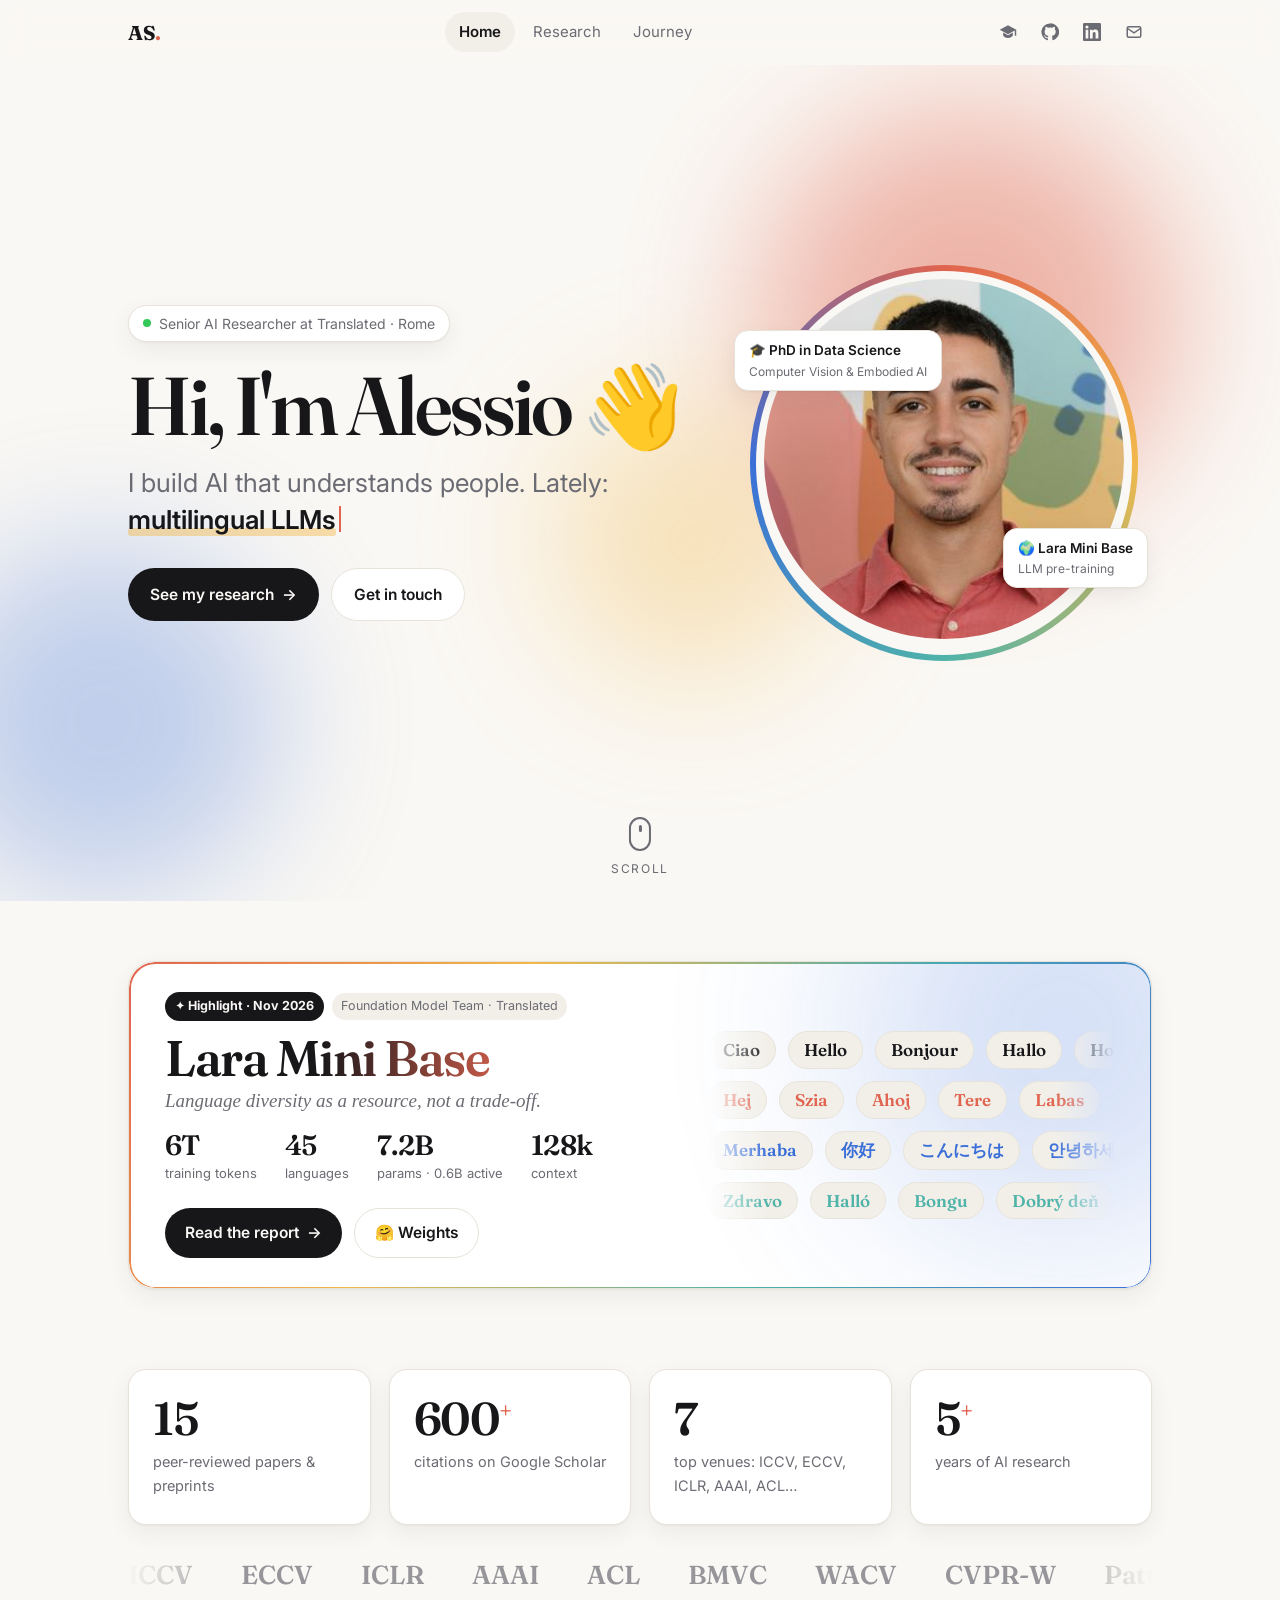
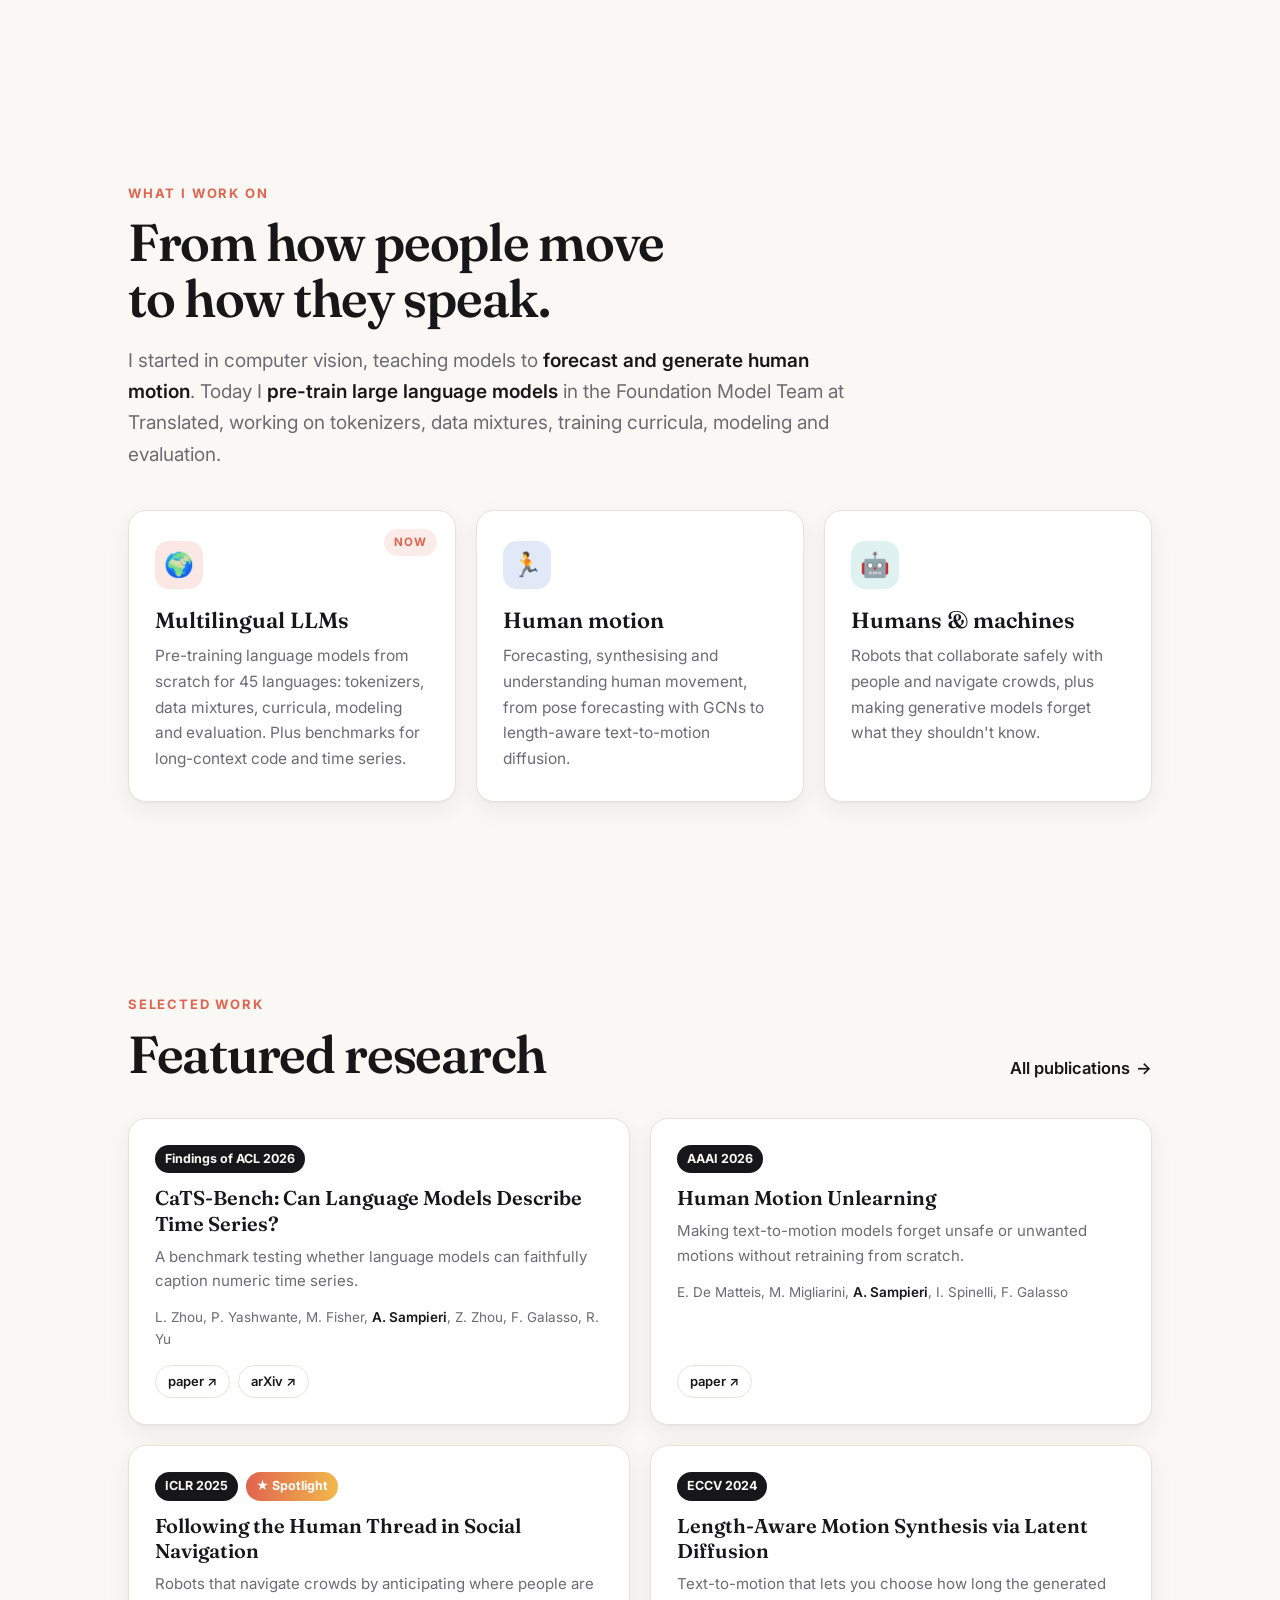
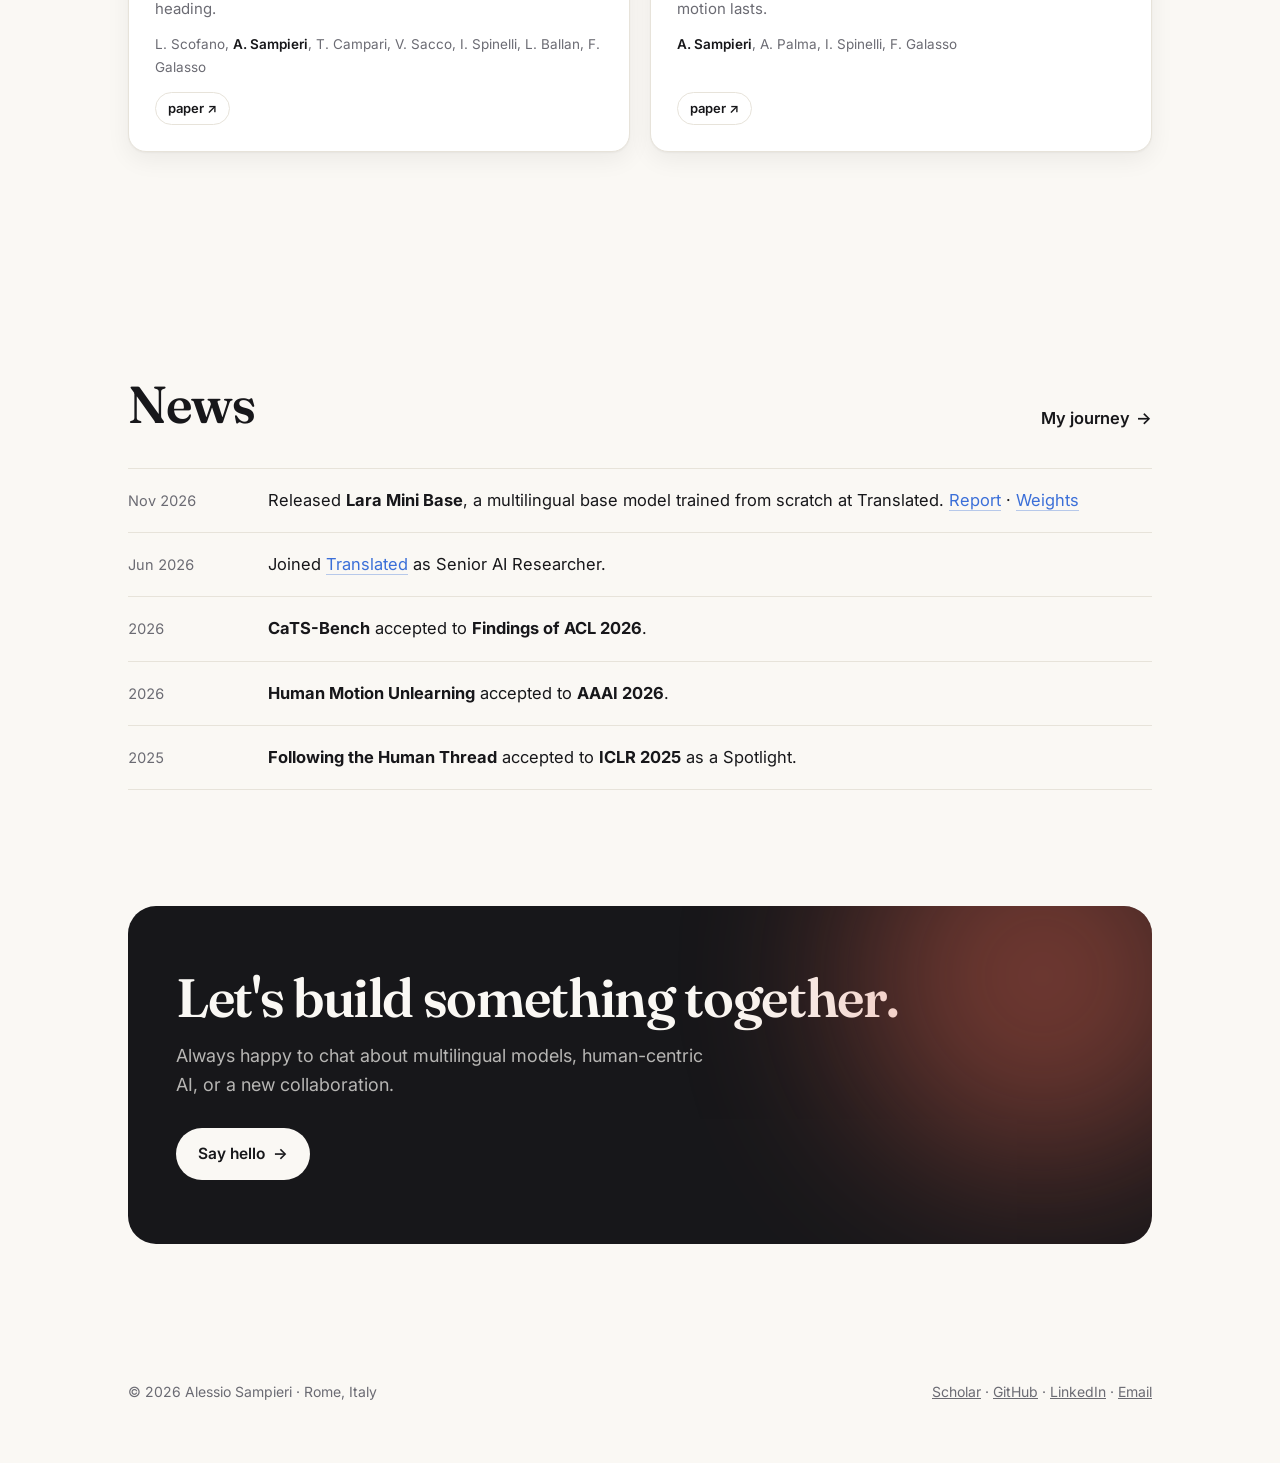
==== commit 7e4422f0: "SEO: favicon, canonical, structured data, sitemap, Search Console verification" ====
--- a/index.html
+++ b/index.html
@@ -8,11 +8,61 @@
   <meta property="og:title" content="Alessio Sampieri | Senior AI Researcher">
   <meta property="og:description" content="Senior AI Researcher at Translated. PhD in Data Science, Sapienza University of Rome.">
   <meta property="og:image" content="https://alessiosam.github.io/assets/me.jpg">
-  <link rel="icon" href="assets/me.jpg">
+  <link rel="canonical" href="https://alessiosam.github.io/">
+  <meta property="og:url" content="https://alessiosam.github.io/">
+  <meta property="og:type" content="profile">
+  <meta property="og:site_name" content="Alessio Sampieri">
+  <meta name="twitter:card" content="summary">
+  <meta name="author" content="Alessio Sampieri">
+  <meta name="google-site-verification" content="REnDFI0KYIw0QbexXkVn4ozy3jOLZE0nrJIoVHYgDts" />
+  <link rel="icon" type="image/png" sizes="48x48" href="assets/favicon-48.png">
+  <link rel="icon" type="image/png" sizes="32x32" href="assets/favicon-32.png">
+  <link rel="icon" type="image/png" sizes="192x192" href="assets/icon-192.png">
+  <link rel="apple-touch-icon" href="assets/apple-touch-icon.png">
+  <meta name="theme-color" content="#17171a">
+  <script type="application/ld+json">
+{
+  "@context": "https://schema.org",
+  "@type": "Person",
+  "name": "Alessio Sampieri",
+  "url": "https://alessiosam.github.io/",
+  "image": "https://alessiosam.github.io/assets/me.jpg",
+  "jobTitle": "Senior AI Researcher",
+  "worksFor": {
+    "@type": "Organization",
+    "name": "Translated",
+    "url": "https://translated.com"
+  },
+  "alumniOf": {
+    "@type": "CollegeOrUniversity",
+    "name": "Sapienza University of Rome"
+  },
+  "address": {
+    "@type": "PostalAddress",
+    "addressLocality": "Rome",
+    "addressCountry": "IT"
+  },
+  "knowsAbout": [
+    "Large Language Models",
+    "LLM pre-training",
+    "Multilingual NLP",
+    "Human motion forecasting",
+    "Computer vision",
+    "Embodied AI",
+    "Machine unlearning"
+  ],
+  "email": "mailto:alessiosampieri27@gmail.com",
+  "sameAs": [
+    "https://scholar.google.com/citations?user=lzFb_ZUAAAAJ",
+    "https://github.com/AlessioSam",
+    "https://www.linkedin.com/in/alessio-sampieri/"
+  ]
+}
+  </script>
   <link rel="preconnect" href="https://fonts.googleapis.com">
   <link rel="preconnect" href="https://fonts.gstatic.com" crossorigin>
   <link href="https://fonts.googleapis.com/css2?family=Fraunces:opsz,wght@9..144,500;9..144,600;9..144,700&family=Inter:wght@400;600;700&display=swap" rel="stylesheet">
-  <link rel="stylesheet" href="style.css?v=5">
+  <link rel="stylesheet" href="style.css?v=6">
 </head>
 <body data-page="home">
 
@@ -21,7 +71,7 @@
   <div class="wrap hero-grid">
     <div>
       <span class="kicker reveal"><span class="dot"></span> Senior AI Researcher at Translated · Rome</span>
-      <h1 class="reveal" style="--d:.1s"><span style="white-space:nowrap">Hi, I'm Alessio <span class="wave">👋</span></span></h1>
+      <h1 class="reveal" style="--d:.1s"><span style="white-space:nowrap">Hi, I'm Alessio<span class="sr-only"> Sampieri</span> <span class="wave">👋</span></span></h1>
       <p class="tagline reveal" style="--d:.2s">I build AI that understands people. Lately: <span class="rotator" id="rot">multilingual LLMs</span><span class="caret"></span></p>
       <div class="cta reveal" style="--d:.3s">
         <a class="btn primary" href="research.html">See my research <span class="arr">→</span></a>
@@ -126,7 +176,7 @@
   </div>
 </section>
 
-<script src="data.js?v=5"></script>
-<script src="main.js?v=5"></script>
+<script src="data.js?v=6"></script>
+<script src="main.js?v=6"></script>
 </body>
 </html>
--- a/style.css
+++ b/style.css
@@ -242,6 +242,8 @@
 .lrow:nth-child(2) span { color: var(--accent); } .lrow:nth-child(3) span { color: var(--accent2); } .lrow:nth-child(4) span { color: var(--accent4); }
 @media (max-width: 900px) { .hl { grid-template-columns: minmax(0, 1fr); padding: 32px 24px; } .hl-stats { grid-template-columns: repeat(2, auto); } }
 
+.sr-only { position: absolute; width: 1px; height: 1px; padding: 0; margin: -1px; overflow: hidden; clip: rect(0,0,0,0); white-space: nowrap; border: 0; }
+
 /* ---------- Reveal on scroll ---------- */
 .reveal { opacity: 0; transform: translateY(28px); transition: opacity .8s cubic-bezier(.2,.7,.2,1), transform .8s cubic-bezier(.2,.7,.2,1); transition-delay: var(--d, 0s); }
 .reveal.in { opacity: 1; transform: none; }
